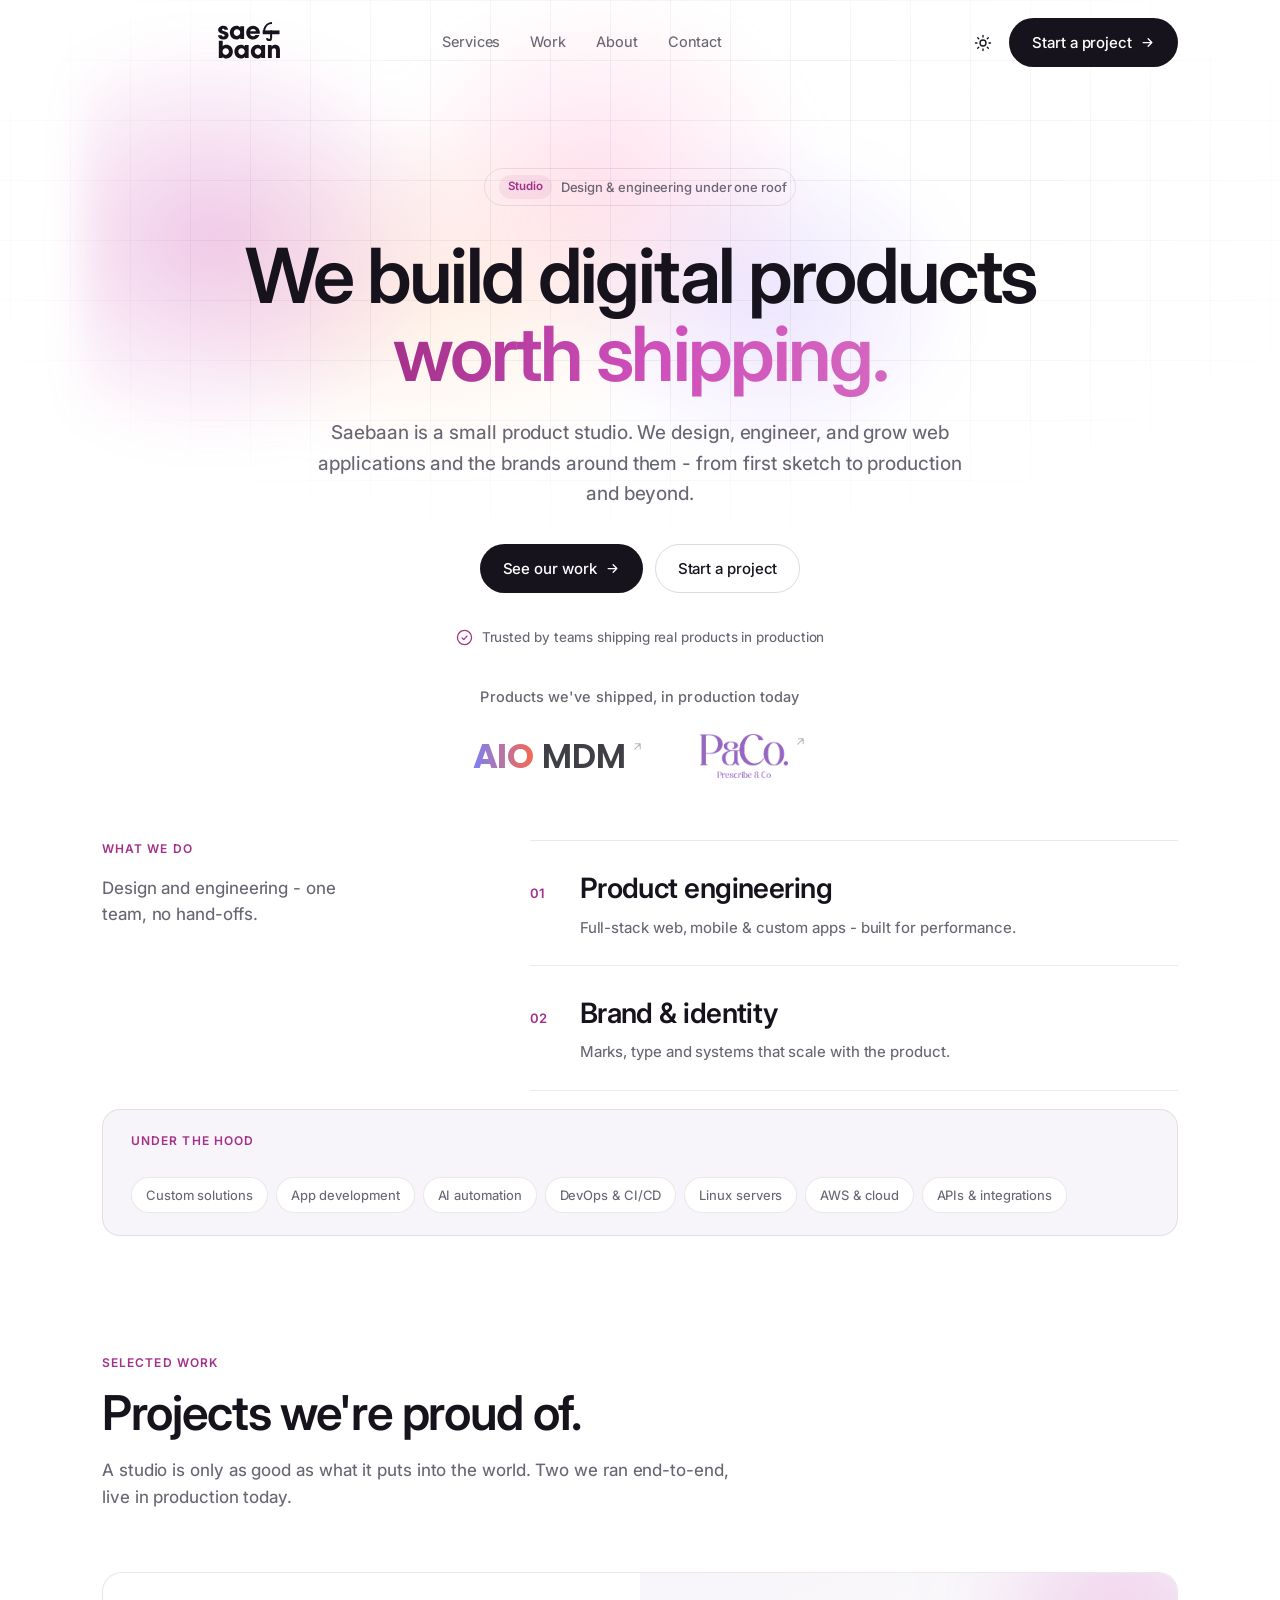
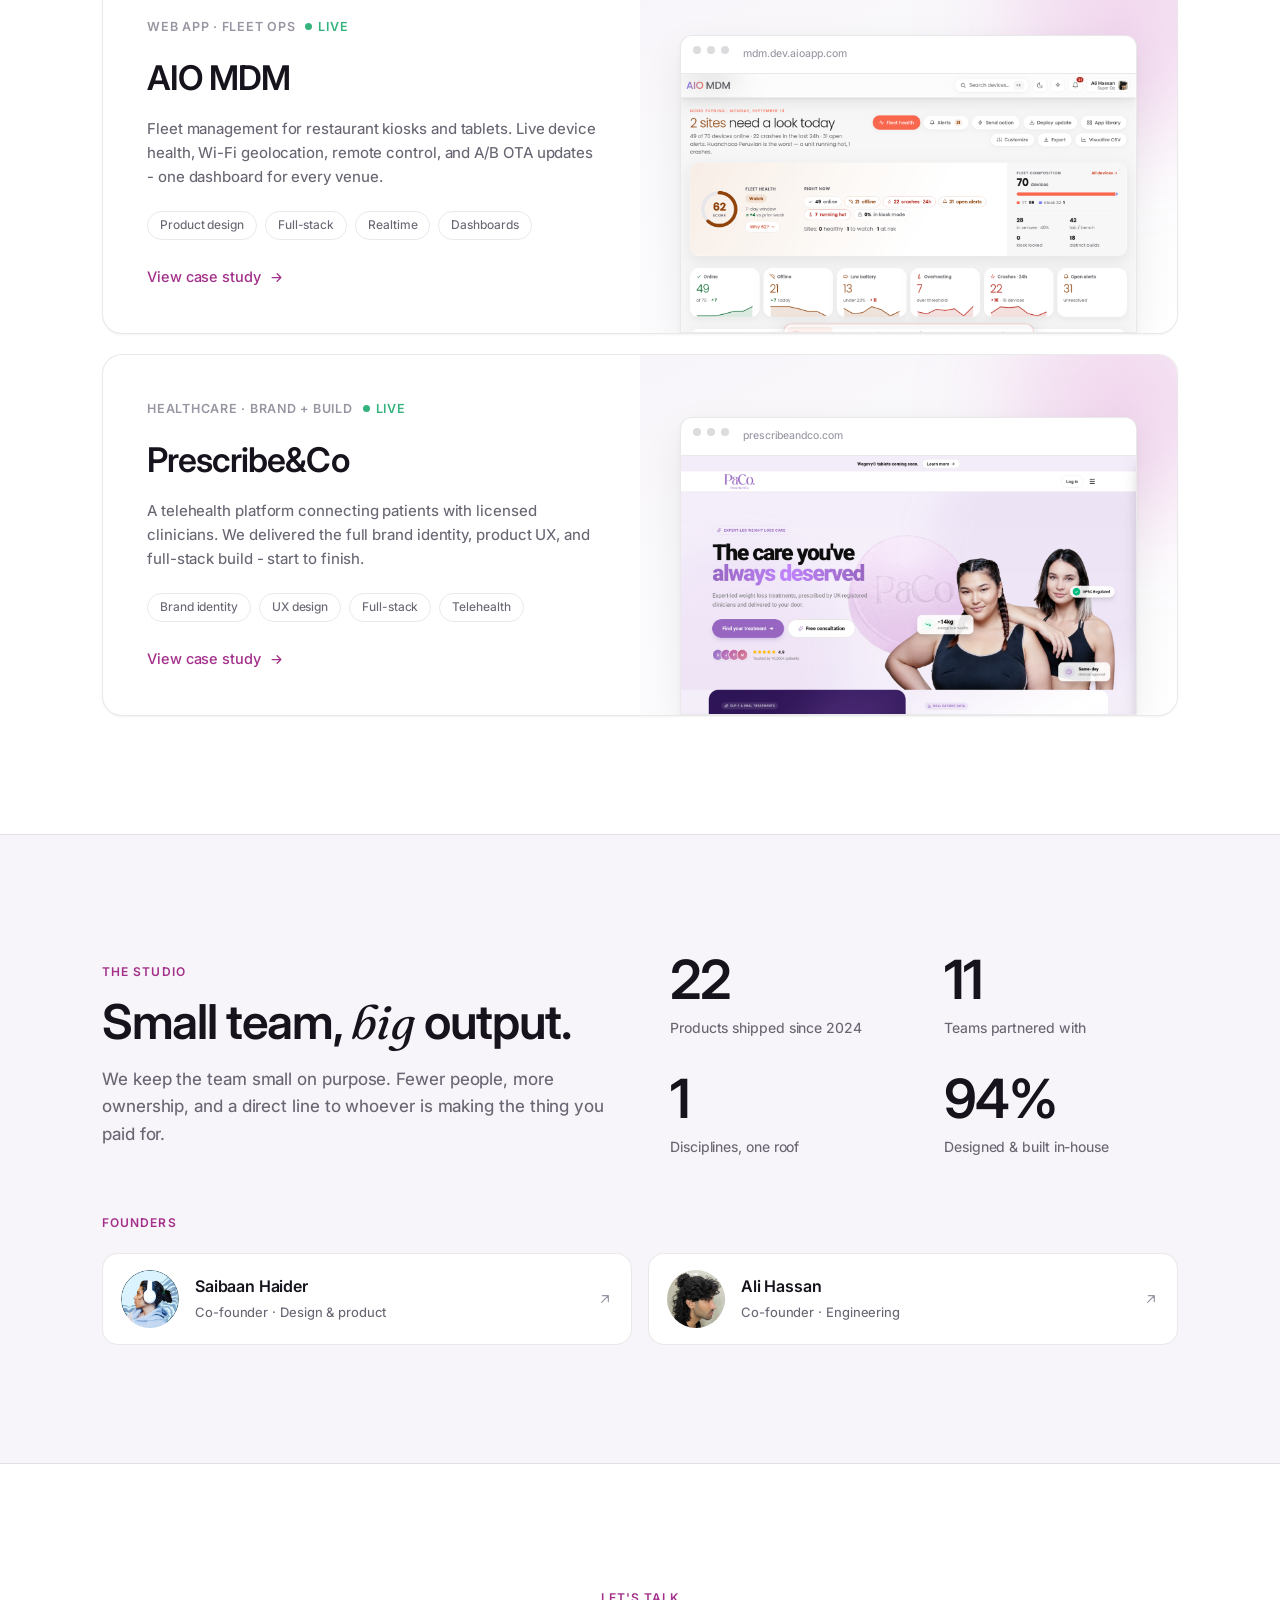
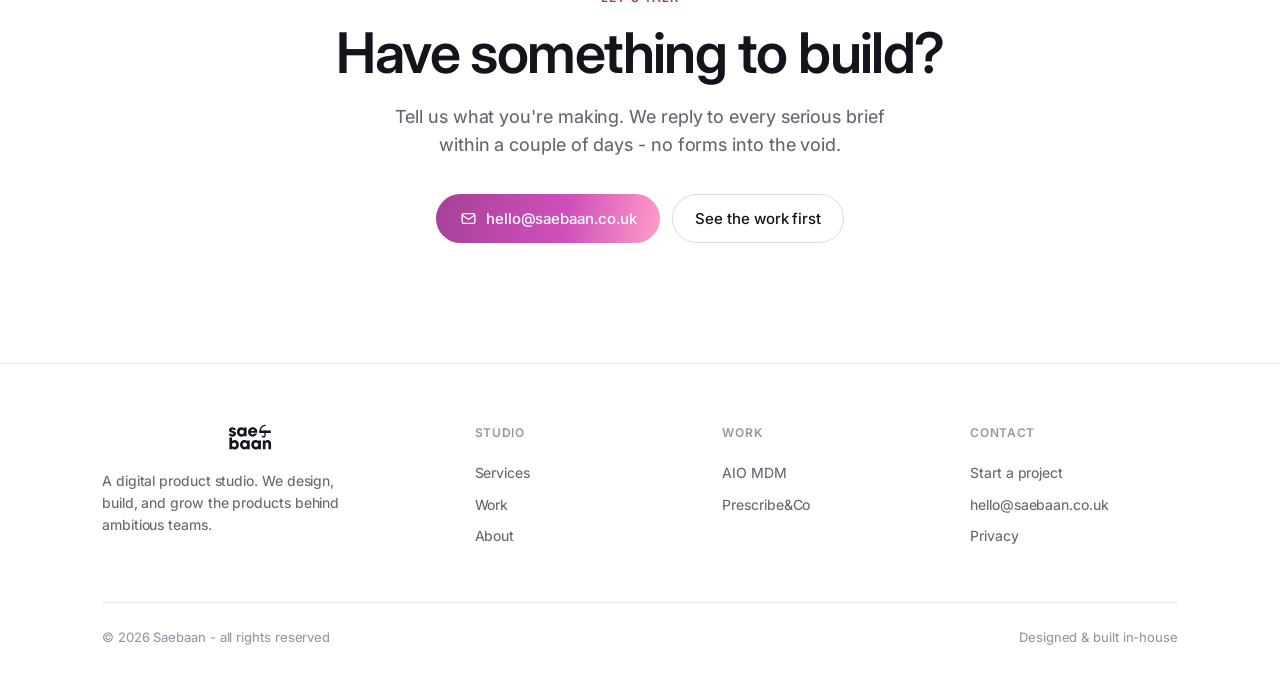
==== index.html @ 4725d80a "Fix P&Co logo: render as tinted PNG instead of fragile CSS mask Co-Authored-By: Claude Opus 4.8 (1M " ====
<!DOCTYPE html>
<html lang="en" data-theme="light">
<head>
<meta charset="UTF-8">
<meta name="viewport" content="width=device-width, initial-scale=1.0">
<title>Saebaan - Digital product studio</title>
<meta name="description" content="Saebaan is a digital product studio. We design, build, and grow web applications and the brands around them.">
<link rel="canonical" href="https://saebaan.co.uk/">
<meta property="og:type" content="website">
<meta property="og:site_name" content="Saebaan">
<meta property="og:title" content="Saebaan - Digital product studio">
<meta property="og:description" content="We design, build, and grow web applications and the brands around them - from first sketch to production.">
<meta property="og:url" content="https://saebaan.co.uk/">
<meta property="og:image" content="https://saebaan.co.uk/assets/og-image.png">
<meta name="twitter:card" content="summary_large_image">
<meta name="twitter:title" content="Saebaan - Digital product studio">
<meta name="twitter:description" content="We design, build, and grow web applications and the brands around them.">
<meta name="twitter:image" content="https://saebaan.co.uk/assets/og-image.png">
<link rel="icon" href="assets/favicon.svg" type="image/svg+xml">
<link rel="apple-touch-icon" href="assets/apple-touch-icon.png">
<link rel="manifest" href="site.webmanifest">
<script>(function(){try{var t=localStorage.getItem("saebaan-theme");if(t)document.documentElement.setAttribute("data-theme",t);}catch(e){}})();</script>
<link rel="preconnect" href="https://fonts.googleapis.com">
<link rel="preconnect" href="https://fonts.gstatic.com" crossorigin>
<link href="https://fonts.googleapis.com/css2?family=Inter:wght@400;450;500;600;700&family=Fraunces:ital,opsz,wght@1,9..144,400;1,9..144,500&family=Poppins:wght@600;700&display=swap" rel="stylesheet">
<link rel="stylesheet" href="styles.css?v=1">
</head>
<body>

<svg width="0" height="0" style="position:absolute" aria-hidden="true"><symbol id="logo" viewBox="125 135 375 215">
  <g fill="currentColor" stroke="currentColor">
    <path stroke="none" d="M177.33 177.88c-.11-3.65-2.74-4.8-5.82-4.8s-5.48 1.83-5.48 4.22c0 3.43 3.08 5.14 11.88 7.42 15.07 4 19.98 10.05 19.98 19.3 0 13.25-11.42 21.58-25.81 21.58s-24.44-8.11-25.81-21.01h18.84c.57 4 3.43 5.82 7.19 5.82 3.31 0 6.62-1.94 6.62-4.91 0-3.54-2.17-5.37-11.65-8.34-15.99-4.91-20.21-11.19-20.21-18.61 0-12.56 11.76-20.67 24.55-20.67 13.7 0 23.41 7.54 24.32 19.98h-18.61Z"/>
    <path stroke="none" d="M254.99 223.44v-6.85h-.23c-2.74 5.6-10.28 9.02-18.61 9.02-18.73 0-31.74-14.73-31.74-33.91s13.59-33.8 31.74-33.8c7.77 0 14.96 3.08 18.61 8.91h.23v-6.74h18.96v63.37h-18.96Zm0-31.75c0-8.91-7.19-16.1-16.1-16.1s-15.53 7.19-15.53 16.33 6.97 15.99 15.76 15.99 15.87-7.08 15.87-16.21Zm48.07 5.83c1.03 7.19 7.08 11.99 14.84 11.99 5.14 0 8.45-1.94 11.53-5.94h19.41c-6.05 13.82-17.59 21.92-30.94 21.92-18.27 0-33.57-14.73-33.57-33.57s14.62-34.03 33.23-34.03 33.46 14.96 33.46 34.6c0 1.83-.11 3.31-.46 5.02h-47.5Zm29.01-12.79c-1.48-6.51-7.19-10.85-14.5-10.85-6.85 0-12.79 4.11-14.27 10.85h28.78Z"/>
    <path stroke="none" d="M150.39 316.06v-84.5h18.95v26.15c5.02-5.37 11.42-7.19 18.04-7.19 16.44 0 31.52 12.33 31.52 33.46 0 19.53-12.45 34.26-31.97 34.26-7.65 0-15.3-3.54-18.16-8.91h-.23v6.74h-18.16Zm49.55-31.75c0-8.45-6.51-16.1-15.64-16.1s-15.64 7.19-15.64 15.99c0 9.36 6.62 16.33 15.42 16.33s15.87-7.08 15.87-16.21Zm77.2 31.75v-6.85h-.23c-2.74 5.6-10.28 9.02-18.61 9.02-18.73 0-31.74-14.73-31.74-33.91s13.59-33.8 31.74-33.8c7.77 0 14.96 3.08 18.61 8.91h.23v-6.74h18.95v63.37h-18.95Zm0-31.75c0-8.91-7.19-16.1-16.1-16.1s-15.53 7.19-15.53 16.33 6.97 15.99 15.76 15.99 15.87-7.08 15.87-16.21Zm80.39 31.75v-6.85h-.23c-2.74 5.6-10.28 9.02-18.61 9.02-18.73 0-31.74-14.73-31.74-33.91s13.59-33.8 31.74-33.8c7.76 0 14.96 3.08 18.61 8.91h.23v-6.74h18.95v63.37h-18.95Zm0-31.75c0-8.91-7.19-16.1-16.1-16.1s-15.53 7.19-15.53 16.33 6.96 15.99 15.76 15.99 15.87-7.08 15.87-16.21Zm72.52 31.75v-35.17c0-8.56-2.97-12.56-9.93-12.56-7.65 0-10.85 4.22-10.85 12.79v34.94h-18.95v-63.37h17.7v6.74h.23c4-6.51 9.59-8.91 17.24-8.91 11.42 0 23.52 6.39 23.52 25.12v40.42h-18.95Z"/>
    <path fill="none" stroke-width="10" stroke-miterlimit="10" d="M410.28 144.77c-17.77 0-32.72 12.42-37.05 29.26-.82 3.21-1.26 6.57-1.26 10.03 0 2.66.26 5.24.77 7.74h37.54"/>
    <path fill="none" stroke-width="10" stroke-miterlimit="10" d="M405.82 218.91v-37.73"/>
    <path stroke="none" d="M364.65 181.18v18.61h82.33v-18.61h-82.33Z"/>
    <path fill="none" stroke-width="10" stroke-miterlimit="10" d="M386.08 218.65c.33 5.28 4.62 9.45 9.86 9.45s9.51-4.17 9.84-9.45"/>
  </g>
</symbol></svg>

<nav id="nav">
  <div class="nav-in">
    <div class="nav-l">
      <a href="#top" class="logo" aria-label="Saebaan"><svg><use href="#logo"/></svg></a>
      <div class="nav-links"><a href="#services">Services</a><a href="#work">Work</a><a href="about.html">About</a><a href="contact.html">Contact</a></div>
    </div>
    <div class="nav-r">
      <button class="icon-btn" id="theme" aria-label="Toggle theme">
        <svg class="sun" viewBox="0 0 24 24" fill="none" stroke="currentColor" stroke-width="1.8" stroke-linecap="round"><circle cx="12" cy="12" r="4"/><path d="M12 2v2M12 20v2M4.9 4.9l1.4 1.4M17.7 17.7l1.4 1.4M2 12h2M20 12h2M4.9 19.1l1.4-1.4M17.7 6.3l1.4-1.4"/></svg>
        <svg class="moon" viewBox="0 0 24 24" fill="none" stroke="currentColor" stroke-width="1.8" stroke-linecap="round" stroke-linejoin="round"><path d="M21 12.8A9 9 0 1 1 11.2 3a7 7 0 0 0 9.8 9.8z"/></svg>
      </button>
      <a href="contact.html" class="btn btn-primary">Start a project <svg viewBox="0 0 24 24"><path d="M5 12h14M13 6l6 6-6 6"/></svg></a>
    </div>
  </div>
</nav>

<main id="top">
  <header class="hero">
    <div class="hero-grid" aria-hidden="true"></div>
    <div class="wrap">
      <span class="hero-eyebrow"><span class="tag">Studio</span>Design &amp; engineering under one roof</span>
      <h1>We build digital products<br><span class="hl">worth shipping.</span></h1>
      <p>Saebaan is a small product studio. We design, engineer, and grow web applications and the brands around them - from first sketch to production and beyond.</p>
      <div class="hero-cta">
        <a href="#work" class="btn btn-primary">See our work <svg viewBox="0 0 24 24"><path d="M5 12h14M13 6l6 6-6 6"/></svg></a>
        <a href="#contact" class="btn btn-ghost">Start a project</a>
      </div>
      <div class="hero-trust"><svg class="ht-check" viewBox="0 0 24 24"><circle cx="12" cy="12" r="10"/><path d="M8.5 12.5l2.5 2.5 4.5-5"/></svg>Trusted by teams shipping real products in production</div>
    </div>
  </header>

  <section class="cloud">
    <div class="wrap">
      <p>Products we've shipped, in production today</p>
      <div class="cloud-row">
        <a class="clogo-link" href="https://mdm.dev.aioapp.com/sneak-peek" target="_blank" rel="noopener" aria-label="Visit AIO MDM"><span class="aiomdm"><span class="b-aio">AIO</span> <span class="b-mdm">MDM</span></span><svg class="ext" viewBox="0 0 24 24"><path d="M7 17L17 7M8 7h9v9"/></svg></a>
        <a class="clogo-link" href="https://prescribeandco.com" target="_blank" rel="noopener" aria-label="Visit Prescribe&amp;Co"><img class="paco-logo" src="assets/paco-logo-purple.png" alt="P&amp;Co.">
<svg class="ext" viewBox="0 0 24 24"><path d="M7 17L17 7M8 7h9v9"/></svg></a>
      </div>
    </div>
  </section>

  <section class="sec" id="services" style="padding-top:56px">
    <div class="wrap">
      <div class="svc2 reveal">
        <div class="svc2-intro">
          <span class="label">What we do</span>
          <p>Design and engineering - one team, no hand-offs.</p>
        </div>
        <div class="svc2-list">
          <div class="disc"><span class="disc-no">01</span><div class="disc-main"><h3>Product engineering</h3><p>Full-stack web, mobile &amp; custom apps - built for performance.</p></div></div>
          <div class="disc"><span class="disc-no">02</span><div class="disc-main"><h3>Brand &amp; identity</h3><p>Marks, type and systems that scale with the product.</p></div></div>
        </div>
      </div>
      <div class="cap reveal">
        <span class="cap-label">Under the hood</span>
        <div class="cap-tags">
          <span>Custom solutions</span>
          <span>App development</span>
          <span>AI automation</span>
          <span>DevOps &amp; CI/CD</span>
          <span>Linux servers</span>
          <span>AWS &amp; cloud</span>
          <span>APIs &amp; integrations</span>
        </div>
      </div>
    </div>
  </section>

  <section class="sec" id="work" style="padding-top:0">
    <div class="wrap">
      <div class="sec-head">
        <span class="label">Selected work</span>
        <h2>Projects we're proud of.</h2>
        <p>A studio is only as good as what it puts into the world. Two we ran end-to-end, live in production today.</p>
      </div>
      <div class="work reveal">
        <article class="proj">
          <div class="proj-body">
            <div class="pl">Web app · Fleet ops <span class="live">Live</span></div>
            <h3>AIO MDM</h3>
            <p>Fleet management for restaurant kiosks and tablets. Live device health, Wi-Fi geolocation, remote control, and A/B OTA updates - one dashboard for every venue.</p>
            <div class="proj-tags"><span>Product design</span><span>Full-stack</span><span>Realtime</span><span>Dashboards</span></div>
            <a class="proj-link" href="work-aio-mdm.html">View case study <svg viewBox="0 0 24 24"><path d="M5 12h14M13 6l6 6-6 6"/></svg></a>
          </div>
          <div class="proj-media">
            <div class="mini">
              <div class="mbar"><i></i><i></i><i></i><span class="u">mdm.dev.aioapp.com</span></div>
              <img class="shot" src="assets/aio-mdm.png" alt="AIO MDM fleet dashboard - fleet health score, live device metrics and sparklines" loading="lazy">
            </div>
          </div>
        </article>

        <article class="proj flip">
          <div class="proj-body">
            <div class="pl">Healthcare · Brand + build <span class="live">Live</span></div>
            <h3>Prescribe&amp;Co</h3>
            <p>A telehealth platform connecting patients with licensed clinicians. We delivered the full brand identity, product UX, and full-stack build - start to finish.</p>
            <div class="proj-tags"><span>Brand identity</span><span>UX design</span><span>Full-stack</span><span>Telehealth</span></div>
            <a class="proj-link" href="work-prescribeandco.html">View case study <svg viewBox="0 0 24 24"><path d="M5 12h14M13 6l6 6-6 6"/></svg></a>
          </div>
          <div class="proj-media">
            <div class="mini">
              <div class="mbar"><i></i><i></i><i></i><span class="u">prescribeandco.com</span></div>
              <img class="shot" src="assets/prescribeandco.png" alt="Prescribe&amp;Co telehealth homepage - expert-led weight loss care" loading="lazy">
            </div>
          </div>
        </article>
      </div>
    </div>
  </section>

  <section class="approach sec" id="studio">
    <div class="wrap">
      <div class="approach-grid">
        <div class="sec-head" style="margin-bottom:0">
          <span class="label">The studio</span>
          <h2>Small team, <span class="serif">big</span> output.</h2>
          <p>We keep the team small on purpose. Fewer people, more ownership, and a direct line to whoever is making the thing you paid for.</p>
        </div>
        <div class="stats reveal">
          <div class="stat"><div class="n" data-count="24">0</div><div class="l">Products shipped since 2024</div></div>
          <div class="stat"><div class="n" data-count="12">0</div><div class="l">Teams partnered with</div></div>
          <div class="stat"><div class="n" data-count="2">0</div><div class="l">Disciplines, one roof</div></div>
          <div class="stat"><div class="n" data-count="100" data-suffix="%">0</div><div class="l">Designed &amp; built in-house</div></div>
        </div>
      </div>
      <div class="founders-wrap reveal">
        <span class="label" style="display:block;margin-bottom:20px">Founders</span>
        <div class="founders">
          <a class="founder" href="https://www.linkedin.com/in/saibaan-haider/" target="_blank" rel="noopener">
            <img src="assets/sibi.jpg" alt="Saibaan Haider" loading="lazy">
            <div class="f-info"><b>Saibaan Haider</b><span>Co-founder · Design &amp; product</span></div>
            <svg class="f-ext" viewBox="0 0 24 24"><path d="M7 17L17 7M8 7h9v9"/></svg>
          </a>
          <a class="founder" href="https://cd4li.space/" target="_blank" rel="noopener">
            <img src="assets/ali.jpg" alt="Ali Hassan" loading="lazy">
            <div class="f-info"><b>Ali Hassan</b><span>Co-founder · Engineering</span></div>
            <svg class="f-ext" viewBox="0 0 24 24"><path d="M7 17L17 7M8 7h9v9"/></svg>
          </a>
        </div>
      </div>
    </div>
  </section>

  <section class="contact" id="contact">
    <div class="wrap">
      <div class="contact-inner reveal">
        <span class="label">Let's talk</span>
        <h2 style="margin-top:16px">Have something to build?</h2>
        <p>Tell us what you're making. We reply to every serious brief within a couple of days - no forms into the void.</p>
        <div class="row">
          <a href="mailto:hello@saebaan.co.uk" class="btn-mail"><svg viewBox="0 0 24 24"><rect x="3" y="5" width="18" height="14" rx="2.5"/><path d="M3.5 7.5l8.5 6 8.5-6"/></svg>hello@saebaan.co.uk</a>
          <a href="#work" class="btn btn-ghost">See the work first</a>
        </div>
      </div>
    </div>
  </section>
</main>

<footer>
  <div class="wrap">
    <div class="foot-grid">
      <div><span class="logo"><svg><use href="#logo"/></svg></span><p>A digital product studio. We design, build, and grow the products behind ambitious teams.</p></div>
      <div><h6>Studio</h6><a href="#services">Services</a><a href="#work">Work</a><a href="about.html">About</a></div>
      <div><h6>Work</h6><a href="work-aio-mdm.html">AIO MDM</a><a href="work-prescribeandco.html">Prescribe&amp;Co</a></div>
      <div><h6>Contact</h6><a href="contact.html">Start a project</a><a href="mailto:hello@saebaan.co.uk">hello@saebaan.co.uk</a><a href="privacy.html">Privacy</a></div>
    </div>
    <div class="foot-bottom"><span>© 2026 Saebaan - all rights reserved</span><span>Designed &amp; built in-house</span></div>
  </div>
</footer>

<script>
  var root = document.documentElement;
  try { var t = localStorage.getItem('saebaan-theme'); if (t) root.setAttribute('data-theme', t); } catch(e){}
  document.getElementById('theme').addEventListener('click', function(){
    var next = root.getAttribute('data-theme') === 'dark' ? 'light' : 'dark';
    root.setAttribute('data-theme', next); try { localStorage.setItem('saebaan-theme', next); } catch(e){}
  });
  var nav = document.getElementById('nav');
  addEventListener('scroll', function(){ nav.classList.toggle('scrolled', scrollY > 20); }, {passive:true});
  var io = new IntersectionObserver(function(es){ es.forEach(function(e){ if(e.isIntersecting){ e.target.classList.add('in'); io.unobserve(e.target);
    e.target.querySelectorAll('[data-count]').forEach(function(el){ var to=+el.dataset.count, sfx=el.dataset.suffix||'', s=performance.now();
      (function tick(now){ var p=Math.min((now-s)/1400,1), e2=1-Math.pow(1-p,3); el.textContent=Math.floor(e2*to)+sfx; if(p<1) requestAnimationFrame(tick); })(s); });
  }});}, {threshold:.15});
  document.querySelectorAll('.reveal').forEach(function(el){ io.observe(el); });
</script>
</body>
</html>
---- styles.css ----
:root {
    --bg: #ffffff;
    --bg-soft: #f7f5f9;
    --ink: #17131d;
    --muted: #6a6572;
    --faint: #9a95a2;
    --line: rgba(23,19,29,.09);
    --line-2: rgba(23,19,29,.15);
    --card: #ffffff;
    --accent: #a3308a;
    --accent-2: #cf4fbb;
    --accent-soft: rgba(163,48,138,.08);
    --grad: linear-gradient(100deg, #a64198, #cf4fbb 58%, #ff9ec7);
    --shadow-sm: 0 1px 2px rgba(23,19,29,.05);
    --shadow: 0 2px 4px rgba(23,19,29,.04), 0 14px 40px rgba(23,19,29,.07);
    --shadow-lg: 0 30px 70px rgba(23,19,29,.14);
    --glow: rgba(207,79,187,.28);
    --grid-line: rgba(23,19,29,.05);
  }
  html[data-theme="dark"] {
    --bg: #0b0910;
    --bg-soft: #100c17;
    --ink: #f4f1f6;
    --muted: rgba(244,241,246,.62);
    --faint: rgba(244,241,246,.4);
    --line: rgba(255,255,255,.09);
    --line-2: rgba(255,255,255,.16);
    --card: #120e1a;
    --accent: #db72c6;
    --accent-2: #e88fd4;
    --accent-soft: rgba(219,114,198,.12);
    --shadow-sm: 0 1px 2px rgba(0,0,0,.4);
    --shadow: 0 2px 4px rgba(0,0,0,.3), 0 16px 44px rgba(0,0,0,.5);
    --shadow-lg: 0 40px 90px rgba(0,0,0,.6);
    --glow: rgba(219,114,198,.32);
    --grid-line: rgba(255,255,255,.05);
  }

  * { box-sizing: border-box; }
  html { scroll-behavior: smooth; scroll-padding-top: 96px; }
  body { margin: 0; background: var(--bg); color: var(--ink); font-family: 'Inter', system-ui, -apple-system, sans-serif; font-weight: 450; -webkit-font-smoothing: antialiased; line-height: 1.55; overflow-x: hidden; letter-spacing: -.005em; }
  a { color: inherit; text-decoration: none; }
  ::selection { background: var(--accent); color: #fff; }
  .wrap { max-width: 1140px; margin: 0 auto; padding: 0 32px; }
  h1, h2, h3 { margin: 0; font-weight: 600; letter-spacing: -.028em; text-wrap: balance; }
  .serif { font-family: 'Fraunces', Georgia, serif; font-style: italic; font-weight: 400; letter-spacing: -.01em; }
  .label { font-size: 12px; font-weight: 600; letter-spacing: .09em; text-transform: uppercase; color: var(--accent); }

  /* buttons */
  .btn { display: inline-flex; align-items: center; gap: 8px; font-family: inherit; font-size: 15px; font-weight: 500; padding: 12px 22px; border-radius: 30px; cursor: pointer; border: 1px solid transparent; transition: transform .14s ease, box-shadow .18s ease, background .18s, border-color .18s; }
  .btn-primary { background: var(--ink); color: var(--bg); }
  .btn-primary:hover { transform: translateY(-1px); box-shadow: var(--shadow); }
  .btn-primary svg { width: 15px; height: 15px; fill: none; stroke: currentColor; stroke-width: 2; stroke-linecap: round; stroke-linejoin: round; transition: transform .16s; }
  .btn-primary:hover svg { transform: translateX(3px); }
  .btn-ghost { background: transparent; color: var(--ink); border-color: var(--line-2); }
  .btn-ghost:hover { border-color: var(--ink); }

  /* logo */
  .logo { color: var(--ink); height: 30px; display: block; }
  nav .logo { height: 44px; }
  .logo svg { height: 100%; width: auto; }

  /* nav */
  nav { position: fixed; top: 0; left: 0; right: 0; z-index: 50; transition: background .25s, border-color .25s, backdrop-filter .25s; border-bottom: 1px solid transparent; }
  nav.scrolled { background: color-mix(in srgb, var(--bg) 82%, transparent); -webkit-backdrop-filter: blur(16px); backdrop-filter: blur(16px); border-color: var(--line); }
  .nav-in { max-width: 1140px; margin: 0 auto; padding: 18px 32px; display: flex; align-items: center; justify-content: space-between; gap: 24px; }
  .nav-l { display: flex; align-items: center; gap: 40px; }
  .nav-links { display: flex; gap: 30px; }
  .nav-links a { font-size: 14.5px; color: var(--muted); transition: color .15s; }
  .nav-links a:hover { color: var(--ink); }
  .nav-r { display: flex; align-items: center; gap: 6px; }
  .icon-btn { width: 40px; height: 40px; border-radius: 9px; border: 0; background: transparent; color: var(--ink); display: grid; place-items: center; cursor: pointer; transition: background .15s; }
  .icon-btn:hover { background: var(--accent-soft); }
  .icon-btn svg { width: 18px; height: 18px; }
  .moon { display: none; } html[data-theme="dark"] .moon { display: block; } html[data-theme="dark"] .sun { display: none; }

  /* hero */
  .hero { padding: 168px 0 28px; text-align: center; position: relative; overflow: hidden; }
  .hero-grid { position: absolute; inset: 0; z-index: 0; pointer-events: none;
    background-image: linear-gradient(var(--grid-line) 1px, transparent 1px), linear-gradient(90deg, var(--grid-line) 1px, transparent 1px);
    background-size: 60px 60px; background-position: center top;
    -webkit-mask-image: radial-gradient(ellipse 72% 62% at 50% 32%, #000 42%, transparent 80%);
    mask-image: radial-gradient(ellipse 72% 62% at 50% 32%, #000 42%, transparent 80%); }
  .hero::before { content: ""; position: absolute; z-index: 0; top: -60px; left: 50%; transform: translateX(-50%); width: 1120px; max-width: 116vw; height: 660px; pointer-events: none; filter: blur(18px);
    background:
      radial-gradient(closest-side, rgba(212,104,191,.36), transparent 78%) -190px 30px / 640px 540px no-repeat,
      radial-gradient(closest-side, rgba(255,158,199,.30), transparent 78%) 240px 0 / 560px 470px no-repeat,
      radial-gradient(closest-side, rgba(255,191,135,.22), transparent 80%) 30px 130px / 660px 440px no-repeat,
      radial-gradient(closest-side, rgba(139,92,246,.16), transparent 80%) 430px 150px / 520px 420px no-repeat;
    animation: auroraDrift 17s ease-in-out infinite; }
  .hero .wrap { position: relative; z-index: 1; }
  @keyframes auroraDrift { 0%,100% { transform: translateX(-50%) translateY(0) scale(1); } 50% { transform: translateX(-50%) translateY(-16px) scale(1.05); } }
  .hero-eyebrow { display: inline-flex; align-items: center; gap: 9px; font-size: 13px; font-weight: 500; color: var(--muted); border: 1px solid var(--line); border-radius: 30px; padding: 6px 8px 6px 14px; margin-bottom: 30px; }
  .hero-eyebrow .tag { background: var(--accent-soft); color: var(--accent); font-size: 11.5px; font-weight: 600; padding: 3px 9px; border-radius: 20px; }
  h1 { font-size: clamp(42px, 6vw, 76px); line-height: 1.03; letter-spacing: -.035em; }
  .hero p { max-width: 54ch; margin: 26px auto 34px; color: var(--muted); font-size: clamp(16px, 1.5vw, 19px); line-height: 1.6; font-weight: 450; }
  .hero-cta { display: flex; gap: 12px; justify-content: center; flex-wrap: wrap; }
  .hero-trust { margin-top: 34px; font-size: 13.5px; color: var(--muted); display: flex; align-items: center; justify-content: center; gap: 9px; }
  .ht-check { width: 17px; height: 17px; flex: none; fill: none; stroke: var(--accent); stroke-width: 1.8; stroke-linecap: round; stroke-linejoin: round; }
  .hero-trust .dots { display: flex; } .hero-trust .dots i { width: 22px; height: 22px; border-radius: 50%; background: var(--grad); border: 2px solid var(--bg); margin-left: -7px; } .hero-trust .dots i:first-child { margin-left: 0; }

  /* product surface */
  .surface-shell { position: relative; margin: 72px auto 0; max-width: 1080px; padding: 0 32px; }
  .surface-glow { position: absolute; left: 50%; top: 8%; width: 82%; height: 80%; transform: translateX(-50%); background: radial-gradient(ellipse at center, var(--glow), transparent 68%); filter: blur(50px); z-index: 0; }
  .surface { position: relative; z-index: 1; border: 1px solid var(--line); border-radius: 16px; background: var(--card); box-shadow: var(--shadow-lg); overflow: hidden; }
  .surface-bar { display: flex; align-items: center; gap: 8px; padding: 13px 16px; border-bottom: 1px solid var(--line); }
  .surface-bar .dots { display: flex; gap: 7px; } .surface-bar .dots i { width: 11px; height: 11px; border-radius: 50%; background: var(--line-2); }
  .surface-bar .url { margin: 0 auto; font-size: 12.5px; color: var(--faint); background: var(--bg-soft); padding: 5px 16px; border-radius: 7px; }
  .app { display: grid; grid-template-columns: 210px 1fr; min-height: 420px; }
  .app-side { border-right: 1px solid var(--line); padding: 20px 16px; background: var(--bg-soft); }
  .app-side .brand { display: flex; align-items: center; gap: 8px; font-weight: 600; font-size: 14px; margin-bottom: 22px; }
  .app-side .brand .sq { width: 22px; height: 22px; border-radius: 6px; background: var(--grad); }
  .app-side .nav-item { display: flex; align-items: center; gap: 10px; padding: 9px 11px; border-radius: 8px; font-size: 13px; color: var(--muted); margin-bottom: 2px; }
  .app-side .nav-item.on { background: var(--accent-soft); color: var(--accent); font-weight: 500; }
  .app-side .nav-item .ic { width: 15px; height: 15px; border-radius: 4px; border: 1.5px solid currentColor; opacity: .7; }
  .app-main { padding: 22px 24px; }
  .app-head { display: flex; align-items: center; justify-content: space-between; margin-bottom: 20px; }
  .app-head h4 { margin: 0; font-size: 16px; font-weight: 600; }
  .app-head .pill { font-size: 11.5px; color: var(--accent); background: var(--accent-soft); padding: 5px 11px; border-radius: 20px; font-weight: 500; }
  .app-stats { display: grid; grid-template-columns: repeat(3, 1fr); gap: 12px; margin-bottom: 18px; }
  .app-stat { border: 1px solid var(--line); border-radius: 11px; padding: 14px; }
  .app-stat .k { font-size: 11px; color: var(--faint); text-transform: uppercase; letter-spacing: .05em; }
  .app-stat .v { font-size: 24px; font-weight: 600; letter-spacing: -.02em; margin-top: 6px; }
  .app-stat .v small { font-size: 12px; color: #35b37e; font-weight: 500; margin-left: 5px; }
  .app-chart { border: 1px solid var(--line); border-radius: 11px; padding: 16px 16px 8px; }
  .app-chart .ct { display: flex; justify-content: space-between; align-items: center; margin-bottom: 10px; }
  .app-chart .ct b { font-size: 13px; font-weight: 600; } .app-chart .ct span { font-size: 11.5px; color: var(--faint); }
  .app-chart svg { width: 100%; height: 92px; display: block; color: var(--accent); }
  .hero-shot { display: block; width: 100%; height: auto; }

  /* logo cloud */
  .cloud { padding: 10px 0 6px; text-align: center; }
  .cloud p { margin: 0 0 22px; }
  .cloud p { font-size: 14.5px; font-weight: 500; color: var(--muted); margin: 0 0 26px; letter-spacing: .005em; }
  .cloud-row { display: flex; align-items: center; justify-content: center; gap: 56px; flex-wrap: wrap; }
  .clogo-link { display: inline-flex; align-items: flex-start; gap: 6px; cursor: pointer; transition: transform .18s ease; }
  .clogo-link:hover { transform: translateY(-2px); }
  .aiomdm { font-family: 'Poppins', system-ui, sans-serif; font-size: 34px; line-height: 1; letter-spacing: -.01em; white-space: nowrap; }
  .aiomdm .b-aio { font-weight: 700; background: linear-gradient(90deg, #7a80f6 0%, #f9674e 100%); -webkit-background-clip: text; background-clip: text; -webkit-text-fill-color: transparent; color: transparent; }
  .aiomdm .b-mdm { font-weight: 600; color: #3f3f46; }
  html[data-theme="dark"] .aiomdm .b-mdm { color: #fff; }
  .paco-logo { display: block; height: 44px; width: auto; }
  html[data-theme="dark"] .paco-logo { filter: brightness(1.18); }
  .clogo-link .ext { width: 13px; height: 13px; margin-top: 1px; flex: none; fill: none; stroke: var(--faint); stroke-width: 2; stroke-linecap: round; stroke-linejoin: round; opacity: .7; transition: stroke .2s, opacity .2s, transform .18s; }
  .clogo-link:hover .ext { stroke: var(--accent); opacity: 1; transform: translate(1px,-1px); }

  /* sections */
  .sec { padding: 118px 0; }
  .sec-head { max-width: 640px; margin-bottom: 60px; }
  .sec-head.center { margin-left: auto; margin-right: auto; text-align: center; }
  .sec-head .label { display: block; margin-bottom: 16px; }
  .sec-head h2 { font-size: clamp(30px, 4vw, 48px); line-height: 1.06; }
  .sec-head p { margin: 18px 0 0; color: var(--muted); font-size: 17px; line-height: 1.6; }

  /* what we do - discipline list */
  .svc2 { display: grid; grid-template-columns: 0.82fr 1.4fr; gap: 48px; align-items: start; }
  .svc2-intro .label { display: block; margin-bottom: 16px; }
  .svc2-intro p { margin: 0; color: var(--muted); font-size: 17px; line-height: 1.55; max-width: 24ch; }
  .svc2-list { display: flex; flex-direction: column; }
  .disc { display: flex; align-items: baseline; gap: 24px; padding: 26px 0; border-top: 1px solid var(--line); }
  .disc:last-child { border-bottom: 1px solid var(--line); }
  .disc-no { font-size: 13px; font-weight: 600; color: var(--accent); flex: none; width: 26px; }
  .disc-main h3 { font-size: clamp(21px, 2.3vw, 28px); letter-spacing: -.02em; margin: 0 0 6px; }
  .disc-main p { margin: 0; color: var(--muted); font-size: 15px; line-height: 1.5; }
  /* capabilities band */
  .cap { margin-top: 18px; border: 1px solid var(--line); border-radius: 18px; background: var(--bg-soft); padding: 22px 28px; display: flex; align-items: center; gap: 26px; flex-wrap: wrap; }
  .cap-label { font-size: 12px; font-weight: 600; letter-spacing: .09em; text-transform: uppercase; color: var(--accent); flex: none; }
  .cap-tags { display: flex; gap: 8px; flex-wrap: wrap; }
  .cap-tags span { font-size: 13px; color: var(--muted); background: var(--card); border: 1px solid var(--line); border-radius: 30px; padding: 7px 14px; }

  /* work */
  .work { display: grid; gap: 20px; }
  .proj { display: grid; grid-template-columns: 1fr 1fr; border: 1px solid var(--line); border-radius: 20px; overflow: hidden; background: var(--card); box-shadow: var(--shadow-sm); transition: box-shadow .25s, transform .25s; }
  .proj:hover { box-shadow: var(--shadow); transform: translateY(-3px); }
  .proj.flip .proj-media { order: 2; }
  .proj-body { padding: 44px 44px; display: flex; flex-direction: column; }
  .proj-body .pl { font-size: 12.5px; font-weight: 600; letter-spacing: .06em; text-transform: uppercase; color: var(--faint); display: flex; align-items: center; gap: 10px; }
  .proj-body .pl .live { color: #35b37e; display: inline-flex; align-items: center; gap: 6px; }
  .proj-body .pl .live::before { content: ""; width: 7px; height: 7px; border-radius: 50%; background: #35b37e; }
  .proj-body h3 { font-size: clamp(26px, 3vw, 34px); margin: 16px 0 12px; }
  .proj-body p { margin: 0; color: var(--muted); font-size: 15px; line-height: 1.62; }
  .proj-tags { display: flex; gap: 8px; flex-wrap: wrap; margin: 22px 0 26px; }
  .proj-tags span { font-size: 12px; color: var(--muted); border: 1px solid var(--line); border-radius: 20px; padding: 4px 12px; }
  .proj-link { margin-top: auto; display: inline-flex; align-items: center; gap: 8px; font-size: 14.5px; font-weight: 500; color: var(--accent); }
  .proj-link svg { width: 15px; height: 15px; fill: none; stroke: currentColor; stroke-width: 2; stroke-linecap: round; stroke-linejoin: round; transition: transform .16s; }
  .proj:hover .proj-link svg { transform: translate(2px,-2px); }
  .proj-media { position: relative; background: linear-gradient(155deg, var(--bg-soft), var(--card)); padding: 40px 40px 0; display: flex; align-items: flex-end; overflow: hidden; min-height: 340px; }
  .proj-media::before { content: ""; position: absolute; top: -30%; right: -20%; width: 60%; height: 90%; background: radial-gradient(circle, var(--glow), transparent 70%); filter: blur(40px); }
  .mini { position: relative; width: 100%; border: 1px solid var(--line); border-top-left-radius: 12px; border-top-right-radius: 12px; background: var(--card); box-shadow: var(--shadow); overflow: hidden; }
  .mini .mbar { display: flex; gap: 6px; padding: 10px 12px; border-bottom: 1px solid var(--line); }
  .mini .mbar i { width: 8px; height: 8px; border-radius: 50%; background: var(--line-2); }
  .mini .mbar .u { margin-left: 8px; font-size: 10.5px; color: var(--faint); }
  .mini .mbody { padding: 16px; }
  .mini .shot { display: block; width: 100%; height: 258px; object-fit: cover; object-position: top center; }
  .mrow { display: flex; align-items: center; gap: 10px; padding: 9px 0; border-bottom: 1px solid var(--line); }
  .mrow:last-child { border-bottom: 0; }
  .mrow .st { width: 8px; height: 8px; border-radius: 50%; background: #35b37e; flex: none; }
  .mrow .st.warn { background: #e6a23c; }
  .mrow .nm { font-size: 12px; color: var(--ink); flex: 1; }
  .mrow .mt { font-size: 11px; color: var(--faint); }
  .mgrid { display: grid; grid-template-columns: 1fr 1fr; gap: 10px; margin-bottom: 14px; }
  .mgrid div { border: 1px solid var(--line); border-radius: 9px; padding: 11px; }
  .mgrid .k { font-size: 10px; color: var(--faint); text-transform: uppercase; letter-spacing: .05em; }
  .mgrid .v { font-size: 19px; font-weight: 600; margin-top: 4px; }
  .rx { display: flex; flex-direction: column; gap: 10px; }
  .rx .pillrow { display: flex; align-items: center; justify-content: space-between; border: 1px solid var(--line); border-radius: 9px; padding: 11px 13px; }
  .rx .pillrow .nm { font-size: 12.5px; font-weight: 500; }
  .rx .pillrow .badge { font-size: 10.5px; color: var(--accent); background: var(--accent-soft); padding: 3px 9px; border-radius: 20px; }
  .rx .bar { height: 6px; border-radius: 4px; background: var(--bg-soft); overflow: hidden; }
  .rx .bar b { display: block; height: 100%; border-radius: 4px; background: var(--grad); }

  /* approach band */
  .approach { background: var(--bg-soft); border-top: 1px solid var(--line); border-bottom: 1px solid var(--line); }
  .approach-grid { display: grid; grid-template-columns: 1fr 1fr; gap: 60px; align-items: center; }
  .approach .stats { display: grid; grid-template-columns: 1fr 1fr; gap: 34px 40px; }
  .approach .stat .n { font-size: clamp(38px, 4.6vw, 54px); font-weight: 600; letter-spacing: -.03em; line-height: 1; }
  .approach .stat .l { color: var(--muted); font-size: 14px; margin-top: 10px; max-width: 22ch; }

  /* founders */
  .founders-wrap { margin-top: 56px; }
  .founders { display: grid; grid-template-columns: 1fr 1fr; gap: 16px; }
  .founder { display: flex; align-items: center; gap: 16px; padding: 16px 18px; border: 1px solid var(--line); border-radius: 16px; background: var(--card); transition: border-color .2s ease, box-shadow .2s ease; }
  .founder:hover { border-color: var(--line-2); box-shadow: var(--shadow-sm); }
  .founder img { width: 58px; height: 58px; border-radius: 50%; object-fit: cover; flex: none; }
  .f-info { flex: 1; min-width: 0; }
  .f-info b { display: block; font-size: 16px; font-weight: 600; letter-spacing: -.01em; }
  .f-info span { font-size: 13px; color: var(--muted); }
  .f-ext { width: 16px; height: 16px; flex: none; fill: none; stroke: var(--faint); stroke-width: 1.8; stroke-linecap: round; stroke-linejoin: round; transition: stroke .2s, transform .18s; }
  .founder:hover .f-ext { stroke: var(--accent); transform: translate(1px,-1px); }

  /* contact CTA (from demo 1) */
  .contact { text-align: center; padding: 120px 0; }
  .contact-inner { max-width: 620px; margin: 0 auto; }
  .contact h2 { font-size: clamp(34px, 4.6vw, 56px); line-height: 1.04; }
  .contact p { color: var(--muted); font-size: 18px; line-height: 1.6; margin: 20px auto 34px; max-width: 48ch; }
  .contact .row { display: flex; gap: 12px; justify-content: center; flex-wrap: wrap; }
  .btn-mail { display: inline-flex; align-items: center; gap: 9px; padding: 12px 24px; border-radius: 40px; background: var(--grad); color: #fff; font-family: inherit; font-size: 15px; font-weight: 500; border: 0; cursor: pointer; transition: opacity .15s ease; }
  .btn-mail:hover { opacity: .9; }
  .btn-mail svg { width: 17px; height: 17px; fill: none; stroke: #fff; stroke-width: 1.8; stroke-linecap: round; stroke-linejoin: round; }

  /* footer */
  footer { border-top: 1px solid var(--line); padding: 60px 0 34px; }
  .foot-grid { display: grid; grid-template-columns: 1.6fr 1fr 1fr 1fr; gap: 40px; }
  .foot-grid p { color: var(--muted); font-size: 14px; margin: 16px 0 0; max-width: 30ch; }
  .foot-grid h6 { margin: 0 0 14px; font-size: 12px; font-weight: 600; letter-spacing: .06em; text-transform: uppercase; color: var(--faint); }
  .foot-grid a { display: block; padding: 5px 0; font-size: 14px; color: var(--muted); }
  .foot-grid a:hover { color: var(--accent); }
  .foot-bottom { display: flex; justify-content: space-between; margin-top: 50px; padding-top: 24px; border-top: 1px solid var(--line); font-size: 13px; color: var(--faint); flex-wrap: wrap; gap: 8px; }

  /* headline accent + floating hero chip */
  .hl { background: linear-gradient(100deg, #a3308a 0%, #cf4fbb 52%, #d468bf 100%); -webkit-background-clip: text; background-clip: text; -webkit-text-fill-color: transparent; color: transparent; }
  .surface-chip { position: absolute; z-index: 3; right: -6px; top: 62px; background: var(--card); border: 1px solid var(--line); box-shadow: var(--shadow); border-radius: 13px; padding: 10px 14px; font-size: 12.5px; font-weight: 500; display: flex; align-items: center; gap: 8px; }
  .surface-chip .up { color: #35b37e; font-weight: 700; }

  /* product-accurate mini mockups */
  .mini.mdm { --p: #F9674E; }
  .mini.paco { --p: #7c3aed; }
  .ringwrap { position: relative; width: 54px; height: 54px; flex: none; color: var(--p); }
  .ringwrap svg { width: 54px; height: 54px; display: block; }
  .ringwrap svg .track { stroke: var(--line); }
  .ringwrap b { position: absolute; inset: 0; display: grid; place-items: center; font-size: 16px; font-weight: 700; letter-spacing: -.02em; }
  .mdm-top { display: flex; align-items: center; gap: 14px; margin-bottom: 14px; }
  .mdm-top .mk { font-size: 12.5px; font-weight: 600; }
  .mdm-top .msmall { font-size: 11px; color: var(--faint); margin-top: 3px; line-height: 1.4; }
  .chips3 { display: grid; grid-template-columns: repeat(3, 1fr); gap: 8px; }
  .chipstat { border: 1px solid var(--line); border-radius: 9px; padding: 9px 10px; }
  .chipstat .k { font-size: 9.5px; color: var(--faint); text-transform: uppercase; letter-spacing: .04em; }
  .chipstat .v { font-size: 17px; font-weight: 700; margin-top: 1px; letter-spacing: -.02em; }
  .chipstat svg { width: 100%; height: 18px; display: block; margin-top: 5px; }
  .paco-body { background: linear-gradient(160deg, rgba(124,58,237,.12), transparent 70%); }
  .paco-head { font-size: 20px; font-weight: 700; letter-spacing: -.02em; line-height: 1.08; }
  .paco-head span { color: var(--p); display: block; }
  .paco-badges { display: flex; flex-direction: column; align-items: flex-start; gap: 8px; margin: 16px 0; }
  .pbadge { display: inline-flex; align-items: center; gap: 8px; background: var(--card); border: 1px solid var(--line); box-shadow: var(--shadow-sm); border-radius: 30px; padding: 6px 13px; font-size: 11.5px; font-weight: 500; }
  .pbadge .ok { width: 15px; height: 15px; border-radius: 50%; background: #35b37e; display: inline-grid; place-items: center; }
  .pbadge .ok::after { content: "✓"; color: #fff; font-size: 9px; line-height: 1; }
  .paco-pill { display: inline-flex; align-items: center; gap: 7px; background: var(--p); color: #fff; border-radius: 30px; padding: 9px 17px; font-size: 12.5px; font-weight: 500; }
  @media (max-width: 920px) { .surface-chip { display: none; } }

  .reveal { opacity: 0; transform: translateY(22px); transition: opacity .7s ease, transform .7s ease; }
  .reveal.in { opacity: 1; transform: none; }
  @media (prefers-reduced-motion: reduce) { .reveal { opacity: 1; transform: none; transition: none; } .hero::before { animation: none; } }

  @media (max-width: 920px) {
    .wrap { padding: 0 20px; } .nav-in { padding: 14px 20px; }
    .nav-links { display: none; }
    .surface-shell { padding: 0 20px; }
    .app { grid-template-columns: 1fr; } .app-side { display: none; }
    .svc2 { grid-template-columns: 1fr; gap: 24px; }
    .cap { flex-direction: column; align-items: flex-start; gap: 14px; }
    .founders { grid-template-columns: 1fr; }
    .proj, .proj.flip .proj-media { grid-template-columns: 1fr; order: 0; }
    .proj-media { min-height: 280px; }
    .approach-grid { grid-template-columns: 1fr; gap: 40px; }
    .foot-grid { grid-template-columns: 1fr 1fr; }
    .foot-bottom { flex-direction: column; }
  }

/* ============================================================
   Multi-page components (subpages)
   ============================================================ */
.page { padding: 140px 0 40px; position: relative; }
.page-head { max-width: 760px; margin: 0 auto; text-align: center; }
.page-head .label { display: block; margin-bottom: 16px; }
.page-head h1 { font-size: clamp(36px, 5vw, 60px); line-height: 1.04; letter-spacing: -.035em; }
.page-head p { margin: 22px auto 0; color: var(--muted); font-size: clamp(16px, 1.5vw, 19px); line-height: 1.6; max-width: 60ch; }
.back-link { display: inline-flex; align-items: center; gap: 8px; font-size: 14px; color: var(--muted); margin-bottom: 28px; transition: color .15s; }
.back-link:hover { color: var(--accent); }
.back-link svg { width: 15px; height: 15px; fill: none; stroke: currentColor; stroke-width: 2; stroke-linecap: round; stroke-linejoin: round; }

/* prose */
.prose { max-width: 720px; margin: 0 auto; }
.prose h2 { font-size: clamp(24px, 2.6vw, 32px); letter-spacing: -.025em; margin: 48px 0 14px; }
.prose h3 { font-size: 19px; margin: 32px 0 10px; }
.prose p { color: var(--muted); font-size: 16px; line-height: 1.7; margin: 0 0 16px; }
.prose ul { color: var(--muted); font-size: 16px; line-height: 1.7; padding-left: 20px; margin: 0 0 16px; }
.prose li { margin-bottom: 8px; }
.prose a { color: var(--accent); }

/* case study */
.cs-hero { text-align: center; max-width: 820px; margin: 0 auto; }
.cs-tag { display: inline-flex; align-items: center; gap: 8px; font-size: 12.5px; font-weight: 600; letter-spacing: .06em; text-transform: uppercase; color: var(--faint); margin-bottom: 18px; }
.cs-tag .live { color: #35b37e; display: inline-flex; align-items: center; gap: 6px; }
.cs-tag .live::before { content: ""; width: 7px; height: 7px; border-radius: 50%; background: #35b37e; }
.cs-shot { margin: 48px auto 0; max-width: 1000px; border: 1px solid var(--line); border-radius: 16px; overflow: hidden; box-shadow: var(--shadow-lg); }
.cs-shot .mbar { display: flex; align-items: center; gap: 8px; padding: 12px 16px; border-bottom: 1px solid var(--line); background: var(--card); }
.cs-shot .mbar i { width: 11px; height: 11px; border-radius: 50%; background: var(--line-2); }
.cs-shot .mbar .u { margin: 0 auto; font-size: 12.5px; color: var(--faint); background: var(--bg-soft); padding: 5px 16px; border-radius: 7px; }
.cs-shot img { display: block; width: 100%; }
.cs-meta { display: grid; grid-template-columns: repeat(4, 1fr); gap: 20px; max-width: 1000px; margin: 44px auto 0; padding: 30px 0; border-top: 1px solid var(--line); border-bottom: 1px solid var(--line); }
.cs-meta .k { font-size: 12px; font-weight: 600; letter-spacing: .06em; text-transform: uppercase; color: var(--faint); margin-bottom: 8px; }
.cs-meta .v { font-size: 15px; color: var(--ink); line-height: 1.5; }
.cs-body { max-width: 720px; margin: 0 auto; padding-top: 8px; }
.cs-outcomes { display: grid; grid-template-columns: repeat(3, 1fr); gap: 18px; max-width: 1000px; margin: 8px auto 0; }
.cs-outcome { border: 1px solid var(--line); border-radius: 16px; padding: 26px 24px; background: var(--card); }
.cs-outcome .n { font-size: clamp(30px, 3.4vw, 40px); font-weight: 600; letter-spacing: -.03em; background: var(--grad); -webkit-background-clip: text; background-clip: text; color: transparent; line-height: 1; }
.cs-outcome .l { font-size: 14px; color: var(--muted); margin-top: 10px; line-height: 1.5; }
.cs-next { max-width: 1000px; margin: 0 auto; }

/* contact form */
.form-grid { display: grid; grid-template-columns: 1fr 1fr; gap: 44px; max-width: 1000px; margin: 0 auto; align-items: start; }
.form-side .label { display: block; margin-bottom: 14px; }
.form-side h2 { font-size: clamp(26px, 3vw, 36px); letter-spacing: -.03em; margin-bottom: 14px; }
.form-side p { color: var(--muted); font-size: 16px; line-height: 1.65; margin: 0 0 26px; }
.form-side .direct { display: flex; flex-direction: column; gap: 14px; }
.form-side .direct a { display: inline-flex; align-items: center; gap: 12px; font-size: 15px; color: var(--ink); }
.form-side .direct a:hover { color: var(--accent); }
.form-side .direct .ic { width: 40px; height: 40px; border-radius: 11px; background: var(--accent-soft); display: grid; place-items: center; flex: none; }
.form-side .direct .ic svg { width: 18px; height: 18px; fill: none; stroke: var(--accent); stroke-width: 1.7; stroke-linecap: round; stroke-linejoin: round; }
.form { border: 1px solid var(--line); border-radius: 20px; background: var(--card); padding: 32px; box-shadow: var(--shadow-sm); }
.field { margin-bottom: 18px; }
.field label { display: block; font-size: 13px; font-weight: 500; margin-bottom: 7px; }
.field label .req { color: var(--accent); }
.field input, .field textarea, .field select { width: 100%; font-family: inherit; font-size: 15px; color: var(--ink); background: var(--bg-soft); border: 1px solid var(--line); border-radius: 11px; padding: 12px 14px; transition: border-color .15s, box-shadow .15s; }
.field input:focus, .field textarea:focus, .field select:focus { outline: none; border-color: var(--accent); box-shadow: 0 0 0 3px var(--accent-soft); }
.field textarea { min-height: 130px; resize: vertical; }
.field-row { display: grid; grid-template-columns: 1fr 1fr; gap: 14px; }
.form-submit { width: 100%; justify-content: center; margin-top: 6px; }
.form-note { font-size: 12.5px; color: var(--faint); margin-top: 14px; text-align: center; }
.form-status { display: none; border-radius: 12px; padding: 14px 16px; font-size: 14px; margin-bottom: 18px; }
.form-status.show { display: block; }
.form-status.ok { background: rgba(53,179,126,.12); color: #1f8a5b; border: 1px solid rgba(53,179,126,.3); }
.form-status.err { background: rgba(214,60,60,.1); color: #c23b3b; border: 1px solid rgba(214,60,60,.3); }

/* faq */
.faq { max-width: 760px; margin: 0 auto; display: grid; gap: 12px; }
.faq details { border: 1px solid var(--line); border-radius: 14px; background: var(--card); padding: 0 22px; }
.faq summary { cursor: pointer; list-style: none; padding: 18px 0; font-size: 16px; font-weight: 500; display: flex; justify-content: space-between; align-items: center; gap: 16px; }
.faq summary::-webkit-details-marker { display: none; }
.faq summary::after { content: "+"; color: var(--accent); font-size: 22px; font-weight: 400; line-height: 1; }
.faq details[open] summary::after { content: "\2212"; }
.faq details p { margin: 0 0 18px; color: var(--muted); font-size: 15px; line-height: 1.6; }

/* process steps */
.steps { display: grid; grid-template-columns: repeat(4, 1fr); gap: 18px; }
.step { border-top: 2px solid var(--line); padding-top: 18px; }
.step .n { font-size: 13px; font-weight: 600; color: var(--accent); margin-bottom: 10px; }
.step h3 { font-size: 18px; letter-spacing: -.01em; margin-bottom: 8px; }
.step p { margin: 0; color: var(--muted); font-size: 14px; line-height: 1.55; }

/* testimonial */
.quote { max-width: 860px; margin: 0 auto; text-align: center; }
.quote blockquote { margin: 0; font-size: clamp(22px, 3vw, 32px); line-height: 1.35; letter-spacing: -.02em; font-weight: 500; }
.quote blockquote .q { color: var(--accent); }
.quote .cite { margin-top: 26px; font-size: 14px; color: var(--muted); }
.quote .cite b { color: var(--ink); font-weight: 600; }

/* availability strip */
.avail { display: inline-flex; align-items: center; gap: 10px; font-size: 13.5px; color: var(--muted); border: 1px solid var(--line); border-radius: 40px; padding: 8px 18px; }
.avail .pulse { width: 8px; height: 8px; border-radius: 50%; background: #35b37e; box-shadow: 0 0 0 0 rgba(53,179,126,.5); animation: pulse 2.4s infinite; }
@keyframes pulse { 0% { box-shadow: 0 0 0 0 rgba(53,179,126,.5); } 70% { box-shadow: 0 0 0 8px rgba(53,179,126,0); } 100% { box-shadow: 0 0 0 0 rgba(53,179,126,0); } }
@media (prefers-reduced-motion: reduce) { .avail .pulse { animation: none; } }

@media (max-width: 820px) {
  .form-grid { grid-template-columns: 1fr; gap: 28px; }
  .cs-meta { grid-template-columns: 1fr 1fr; }
  .cs-outcomes { grid-template-columns: 1fr; }
  .steps { grid-template-columns: 1fr 1fr; }
  .field-row { grid-template-columns: 1fr; }
}
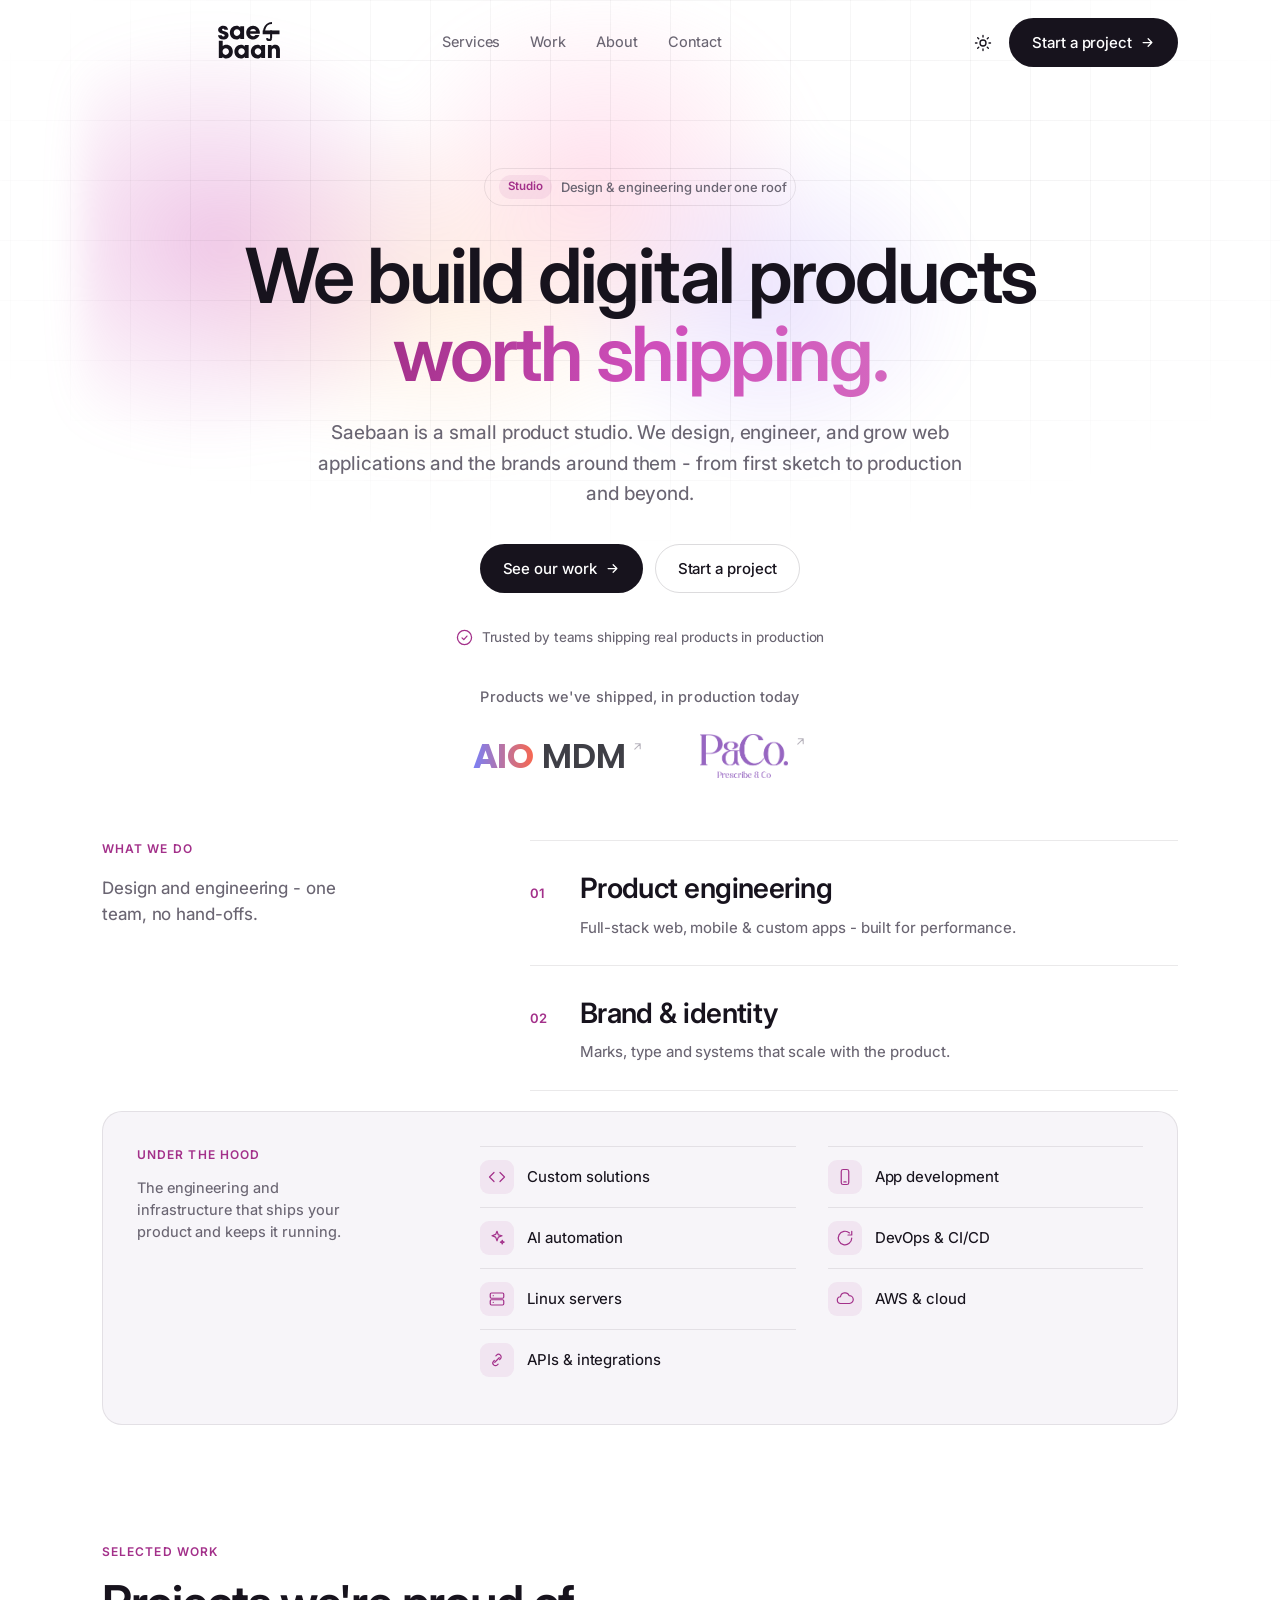
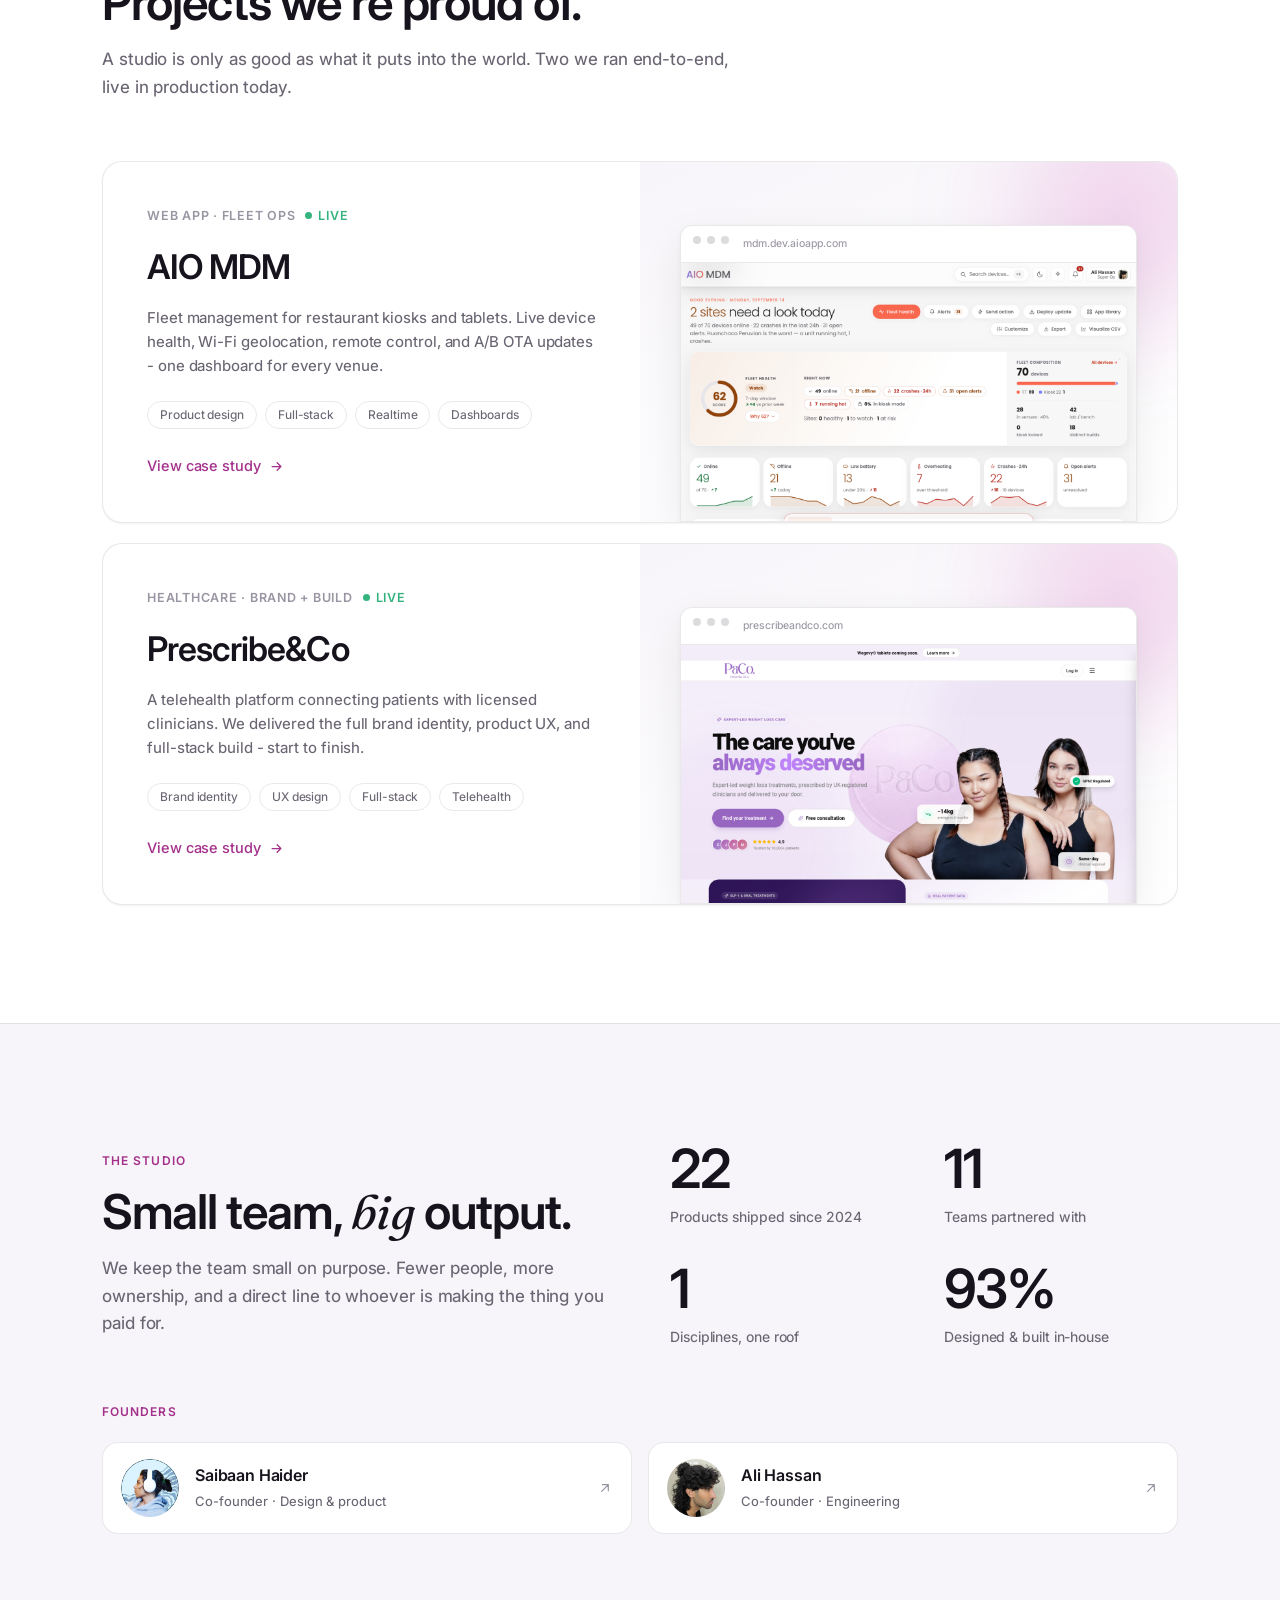
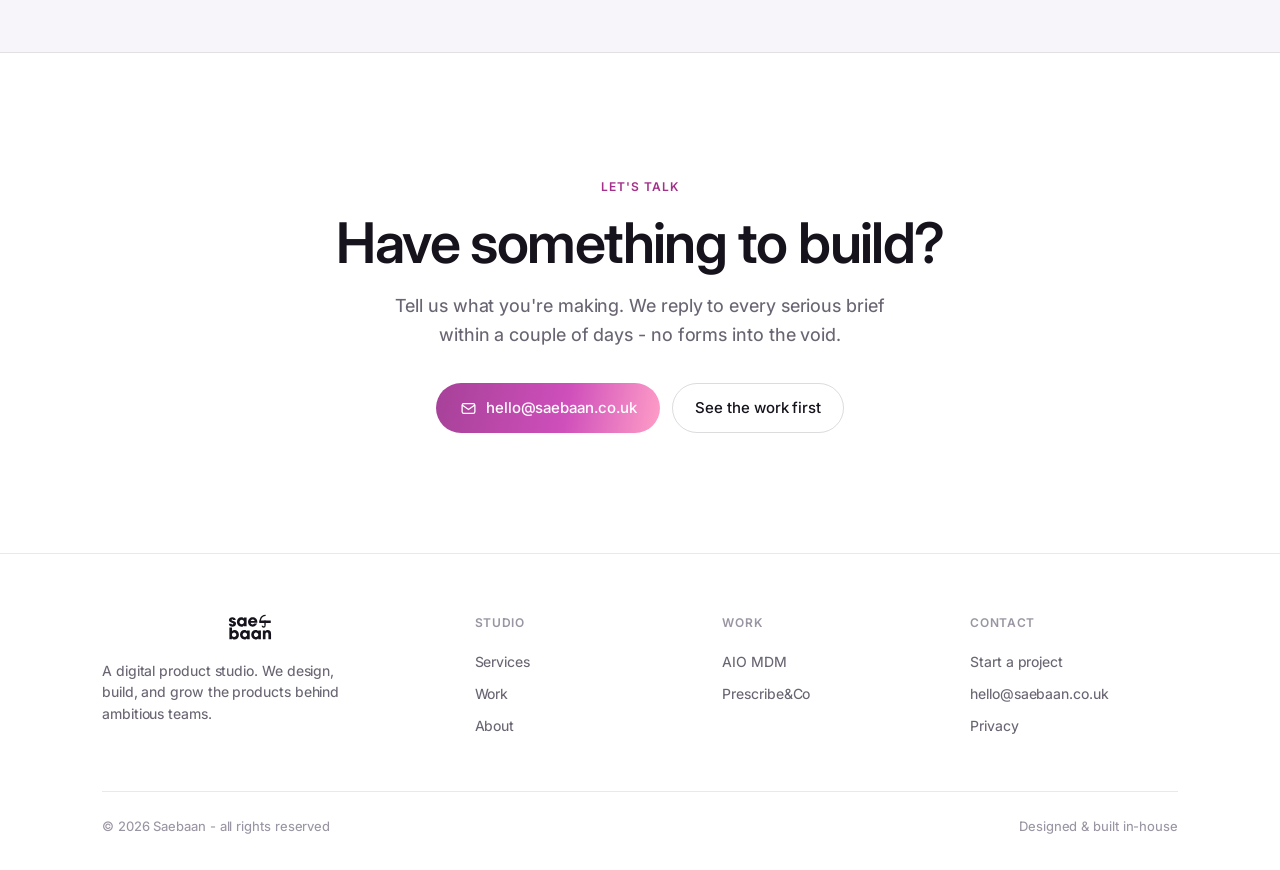
==== commit 2ed9136c: "Redesign Under the hood band: iconed two-column capability list Co-Authored-By: Claude Opus 4.8 (1M " ====
--- a/index.html
+++ b/index.html
@@ -94,15 +94,18 @@
         </div>
       </div>
       <div class="cap reveal">
-        <span class="cap-label">Under the hood</span>
-        <div class="cap-tags">
-          <span>Custom solutions</span>
-          <span>App development</span>
-          <span>AI automation</span>
-          <span>DevOps &amp; CI/CD</span>
-          <span>Linux servers</span>
-          <span>AWS &amp; cloud</span>
-          <span>APIs &amp; integrations</span>
+        <div class="cap-head">
+          <span class="label">Under the hood</span>
+          <p>The engineering and infrastructure that ships your product and keeps it running.</p>
+        </div>
+        <div class="cap-grid">
+          <div class="cap-item"><span class="ci"><svg viewBox="0 0 24 24"><polyline points="16 18 22 12 16 6"/><polyline points="8 6 2 12 8 18"/></svg></span>Custom solutions</div>
+          <div class="cap-item"><span class="ci"><svg viewBox="0 0 24 24"><rect x="7" y="2" width="10" height="20" rx="2.5"/><path d="M10.5 18.5h3"/></svg></span>App development</div>
+          <div class="cap-item"><span class="ci"><svg viewBox="0 0 24 24"><path d="M12 3l1.8 4.9L18.7 9l-4.9 1.8L12 15.7l-1.8-4.9L5.3 9l4.9-1.8z"/><path d="M19 15l.7 1.8L21.5 17.5l-1.8.7L19 20l-.7-1.8L16.5 17.5l1.8-.7z"/></svg></span>AI automation</div>
+          <div class="cap-item"><span class="ci"><svg viewBox="0 0 24 24"><path d="M21 12a9 9 0 1 1-3-6.7"/><polyline points="21 3 21 8 16 8"/></svg></span>DevOps &amp; CI/CD</div>
+          <div class="cap-item"><span class="ci"><svg viewBox="0 0 24 24"><rect x="3" y="4" width="18" height="7" rx="1.6"/><rect x="3" y="13" width="18" height="7" rx="1.6"/><path d="M7 7.5h.01M7 16.5h.01"/></svg></span>Linux servers</div>
+          <div class="cap-item"><span class="ci"><svg viewBox="0 0 24 24"><path d="M6.5 18a4.5 4.5 0 0 1-.5-9 6 6 0 0 1 11.5-1.5A4 4 0 0 1 18 18z"/></svg></span>AWS &amp; cloud</div>
+          <div class="cap-item"><span class="ci"><svg viewBox="0 0 24 24"><path d="M9 15l6-6M10.5 6.5l1-1a3.5 3.5 0 0 1 5 5l-1 1M13.5 17.5l-1 1a3.5 3.5 0 0 1-5-5l1-1"/></svg></span>APIs &amp; integrations</div>
         </div>
       </div>
     </div>
--- a/styles.css
+++ b/styles.css
@@ -163,10 +163,13 @@
   .disc-main h3 { font-size: clamp(21px, 2.3vw, 28px); letter-spacing: -.02em; margin: 0 0 6px; }
   .disc-main p { margin: 0; color: var(--muted); font-size: 15px; line-height: 1.5; }
   /* capabilities band */
-  .cap { margin-top: 18px; border: 1px solid var(--line); border-radius: 18px; background: var(--bg-soft); padding: 22px 28px; display: flex; align-items: center; gap: 26px; flex-wrap: wrap; }
-  .cap-label { font-size: 12px; font-weight: 600; letter-spacing: .09em; text-transform: uppercase; color: var(--accent); flex: none; }
-  .cap-tags { display: flex; gap: 8px; flex-wrap: wrap; }
-  .cap-tags span { font-size: 13px; color: var(--muted); background: var(--card); border: 1px solid var(--line); border-radius: 30px; padding: 7px 14px; }
+  .cap { margin-top: 20px; border: 1px solid var(--line); border-radius: 20px; background: var(--bg-soft); padding: 34px; display: grid; grid-template-columns: 0.7fr 1.55fr; gap: 44px; align-items: start; }
+  .cap-head .label { display: block; margin-bottom: 12px; }
+  .cap-head p { margin: 0; color: var(--muted); font-size: 14.5px; line-height: 1.55; max-width: 26ch; }
+  .cap-grid { display: grid; grid-template-columns: repeat(2, 1fr); gap: 0 32px; }
+  .cap-item { display: flex; align-items: center; gap: 13px; padding: 13px 0; border-top: 1px solid var(--line); font-size: 15px; color: var(--ink); }
+  .cap-item .ci { width: 34px; height: 34px; border-radius: 9px; background: var(--accent-soft); display: grid; place-items: center; flex: none; }
+  .cap-item .ci svg { width: 18px; height: 18px; fill: none; stroke: var(--accent); stroke-width: 1.6; stroke-linecap: round; stroke-linejoin: round; }
 
   /* work */
   .work { display: grid; gap: 20px; }
@@ -287,7 +290,8 @@
     .surface-shell { padding: 0 20px; }
     .app { grid-template-columns: 1fr; } .app-side { display: none; }
     .svc2 { grid-template-columns: 1fr; gap: 24px; }
-    .cap { flex-direction: column; align-items: flex-start; gap: 14px; }
+    .cap { grid-template-columns: 1fr; gap: 24px; padding: 26px; }
+    .cap-grid { grid-template-columns: 1fr; }
     .founders { grid-template-columns: 1fr; }
     .proj, .proj.flip .proj-media { grid-template-columns: 1fr; order: 0; }
     .proj-media { min-height: 280px; }
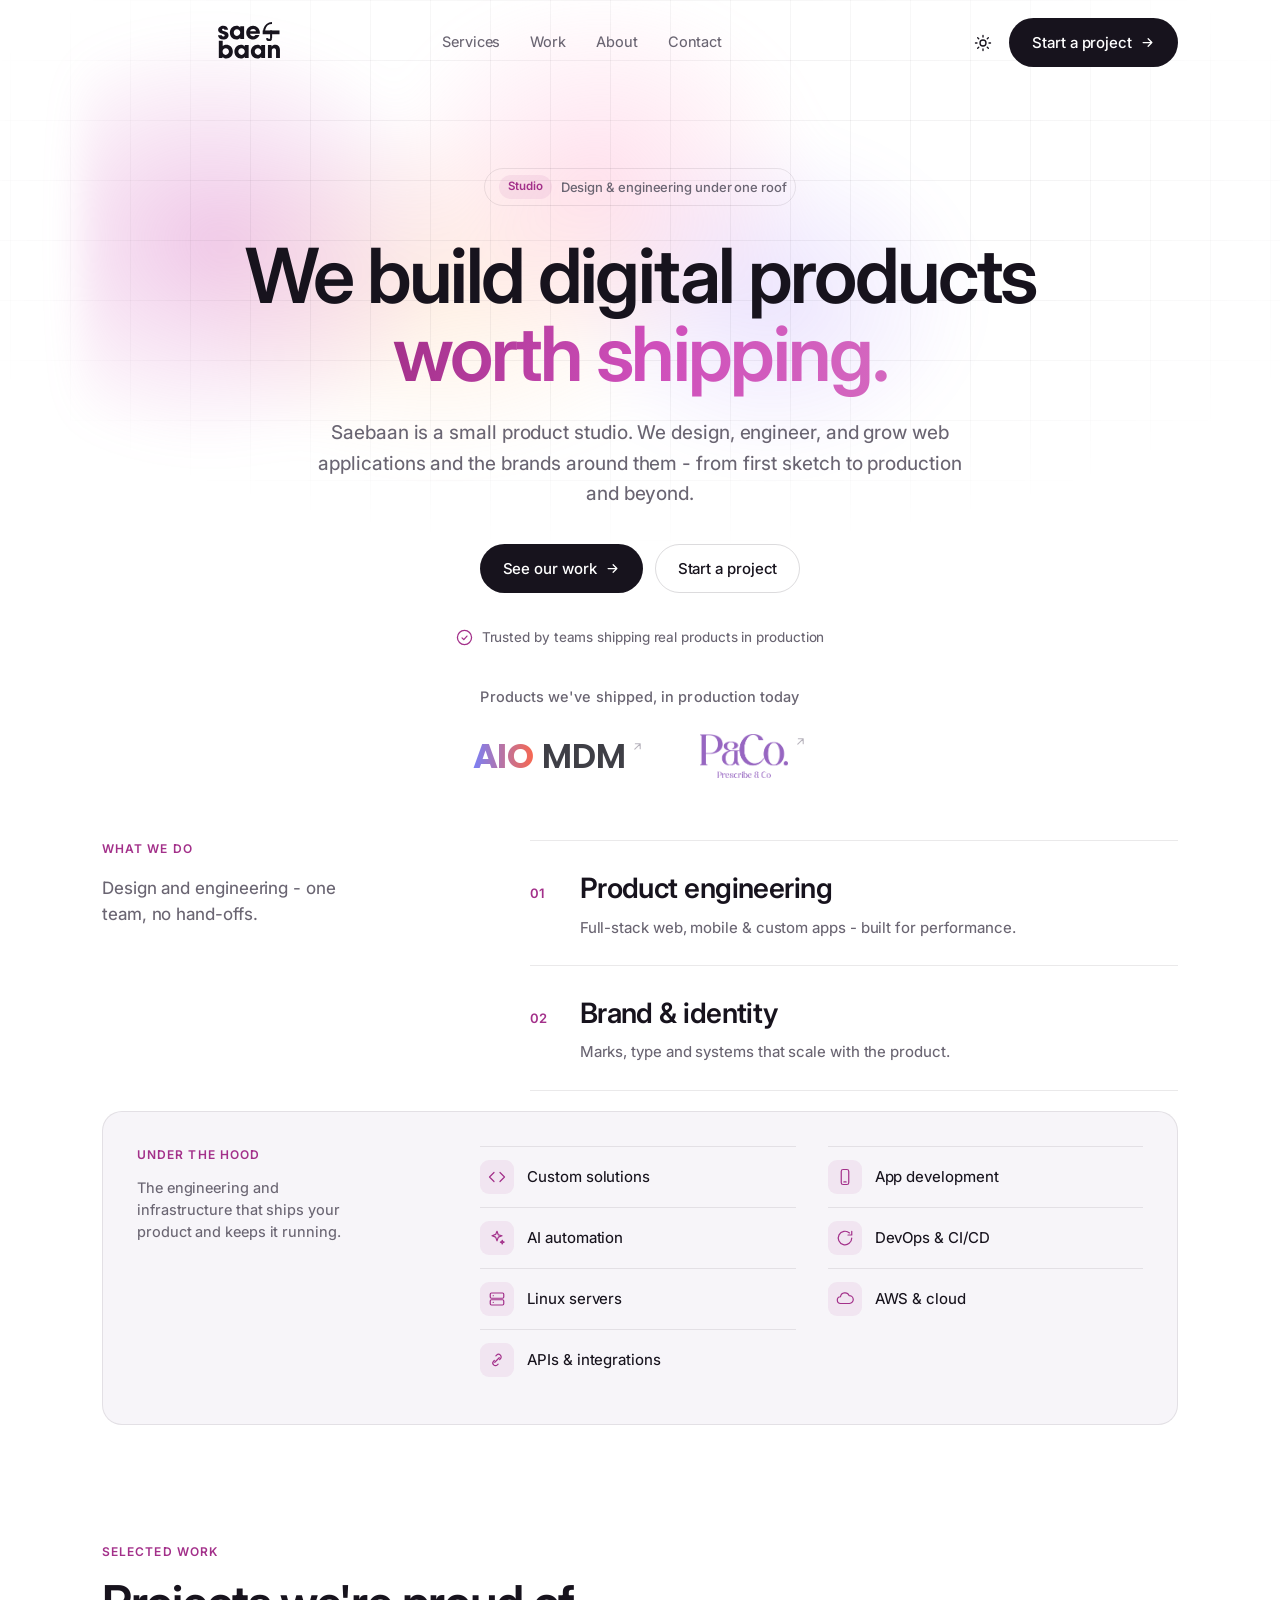
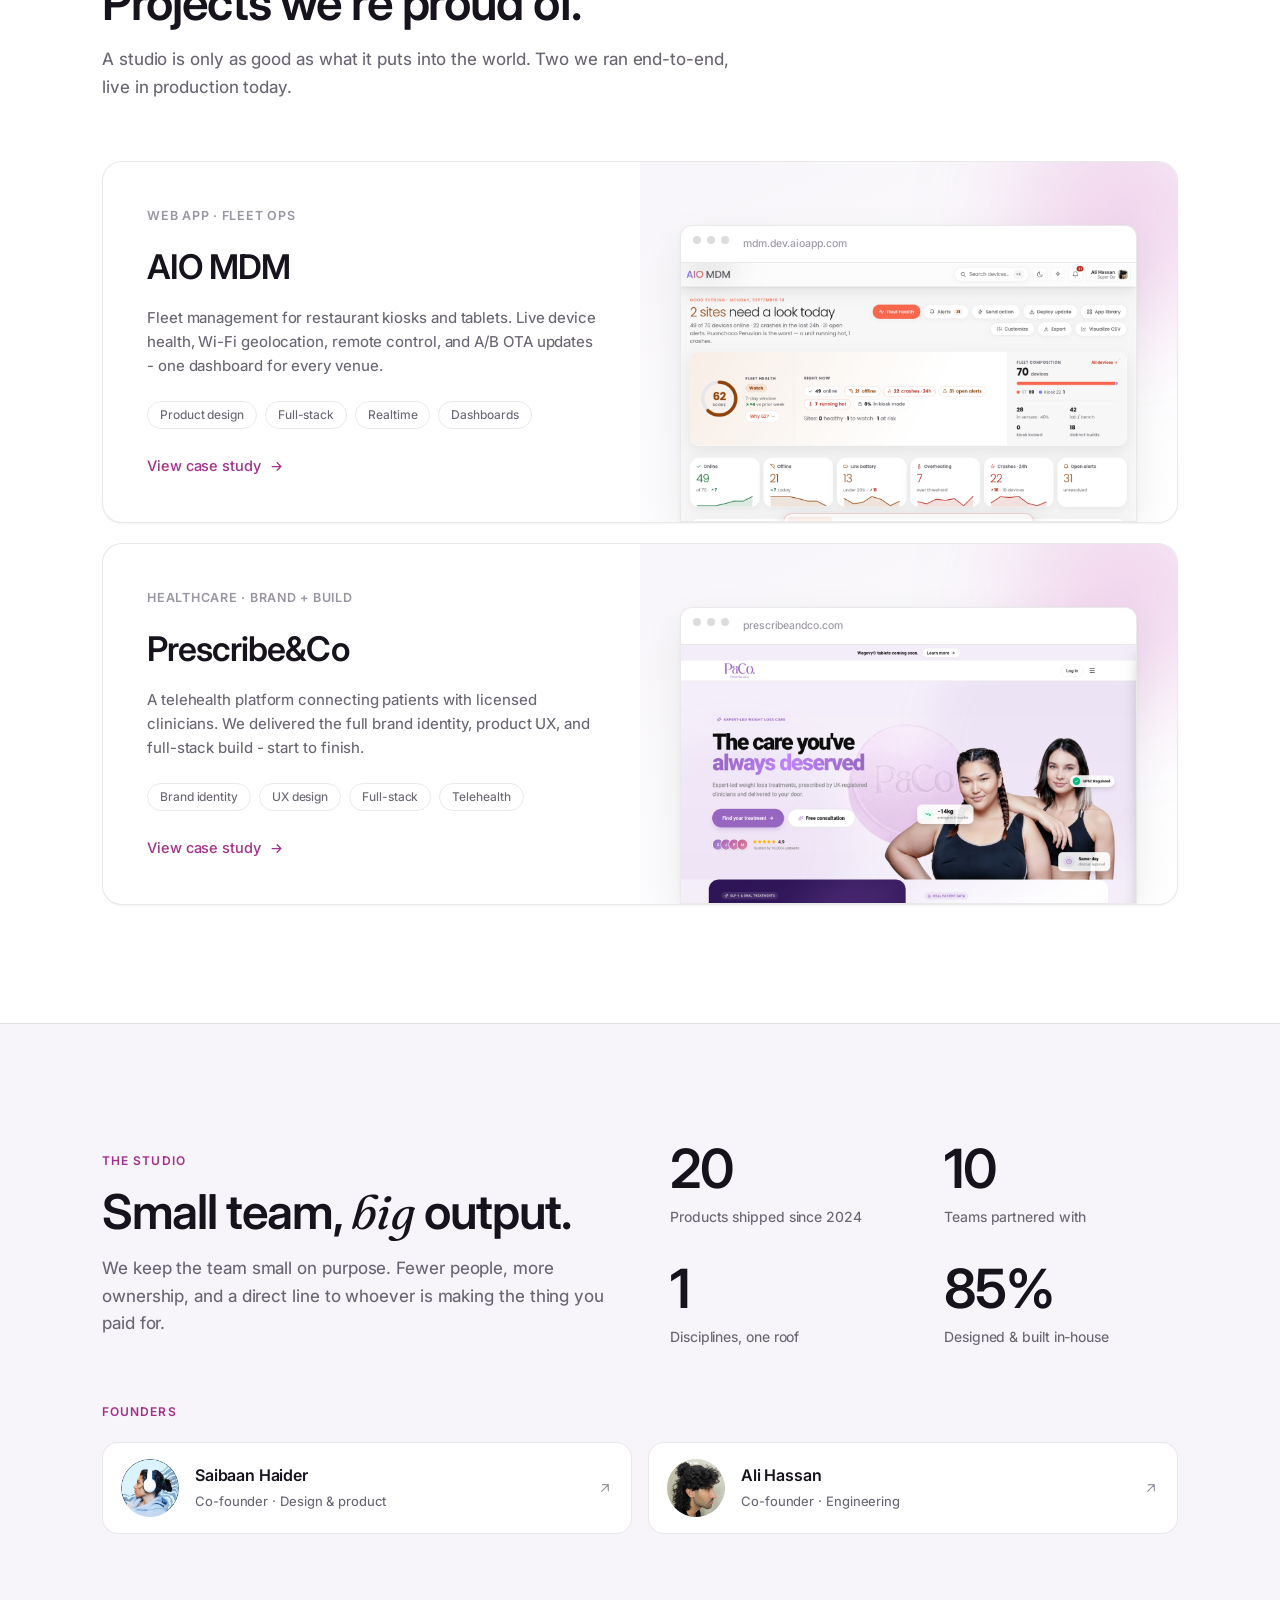
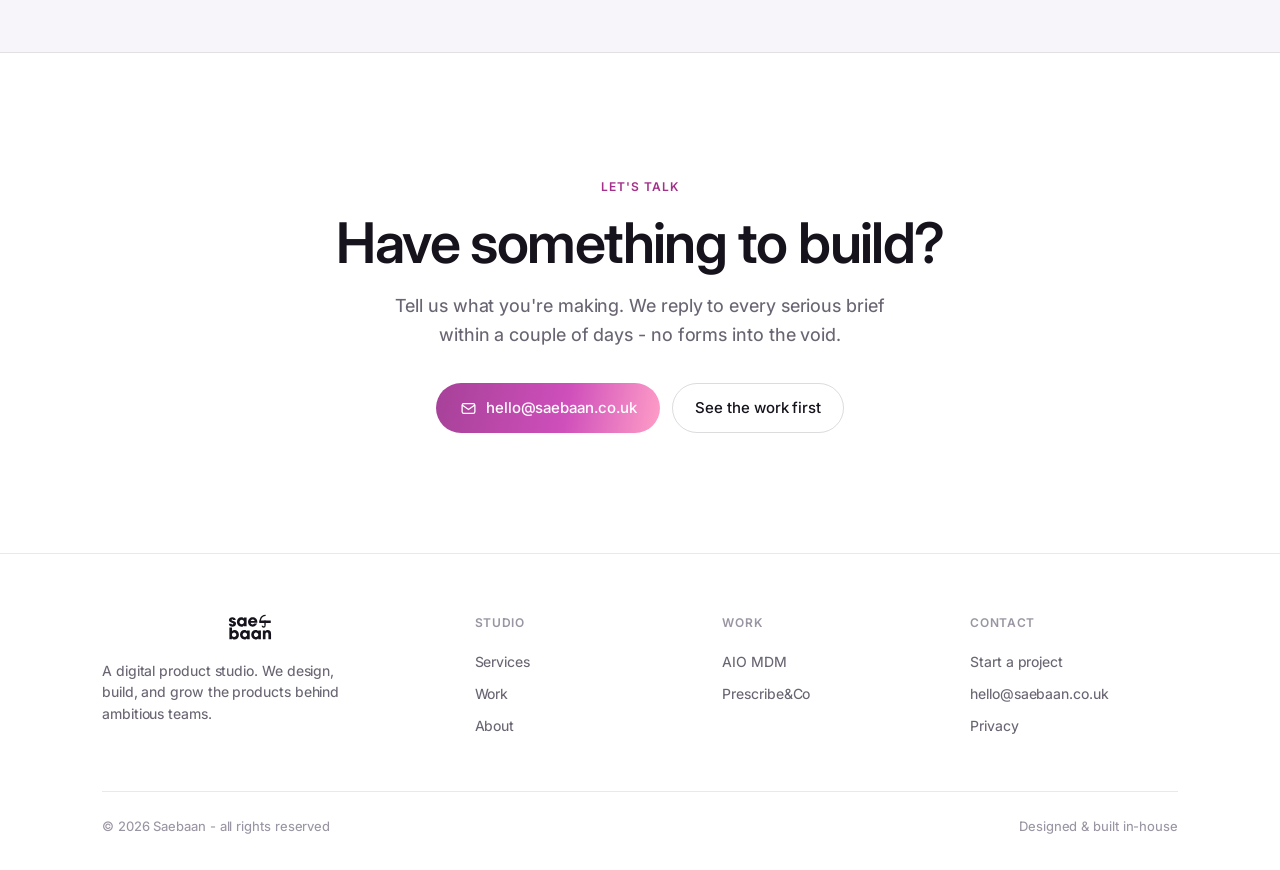
==== commit f0fe44a1: "Remove Live badge from homepage product cards Co-Authored-By: Claude Opus 4.8 (1M context) <noreply@" ====
--- a/index.html
+++ b/index.html
@@ -121,7 +121,7 @@
       <div class="work reveal">
         <article class="proj">
           <div class="proj-body">
-            <div class="pl">Web app · Fleet ops <span class="live">Live</span></div>
+            <div class="pl">Web app · Fleet ops</div>
             <h3>AIO MDM</h3>
             <p>Fleet management for restaurant kiosks and tablets. Live device health, Wi-Fi geolocation, remote control, and A/B OTA updates - one dashboard for every venue.</p>
             <div class="proj-tags"><span>Product design</span><span>Full-stack</span><span>Realtime</span><span>Dashboards</span></div>
@@ -137,7 +137,7 @@
 
         <article class="proj flip">
           <div class="proj-body">
-            <div class="pl">Healthcare · Brand + build <span class="live">Live</span></div>
+            <div class="pl">Healthcare · Brand + build</div>
             <h3>Prescribe&amp;Co</h3>
             <p>A telehealth platform connecting patients with licensed clinicians. We delivered the full brand identity, product UX, and full-stack build - start to finish.</p>
             <div class="proj-tags"><span>Brand identity</span><span>UX design</span><span>Full-stack</span><span>Telehealth</span></div>
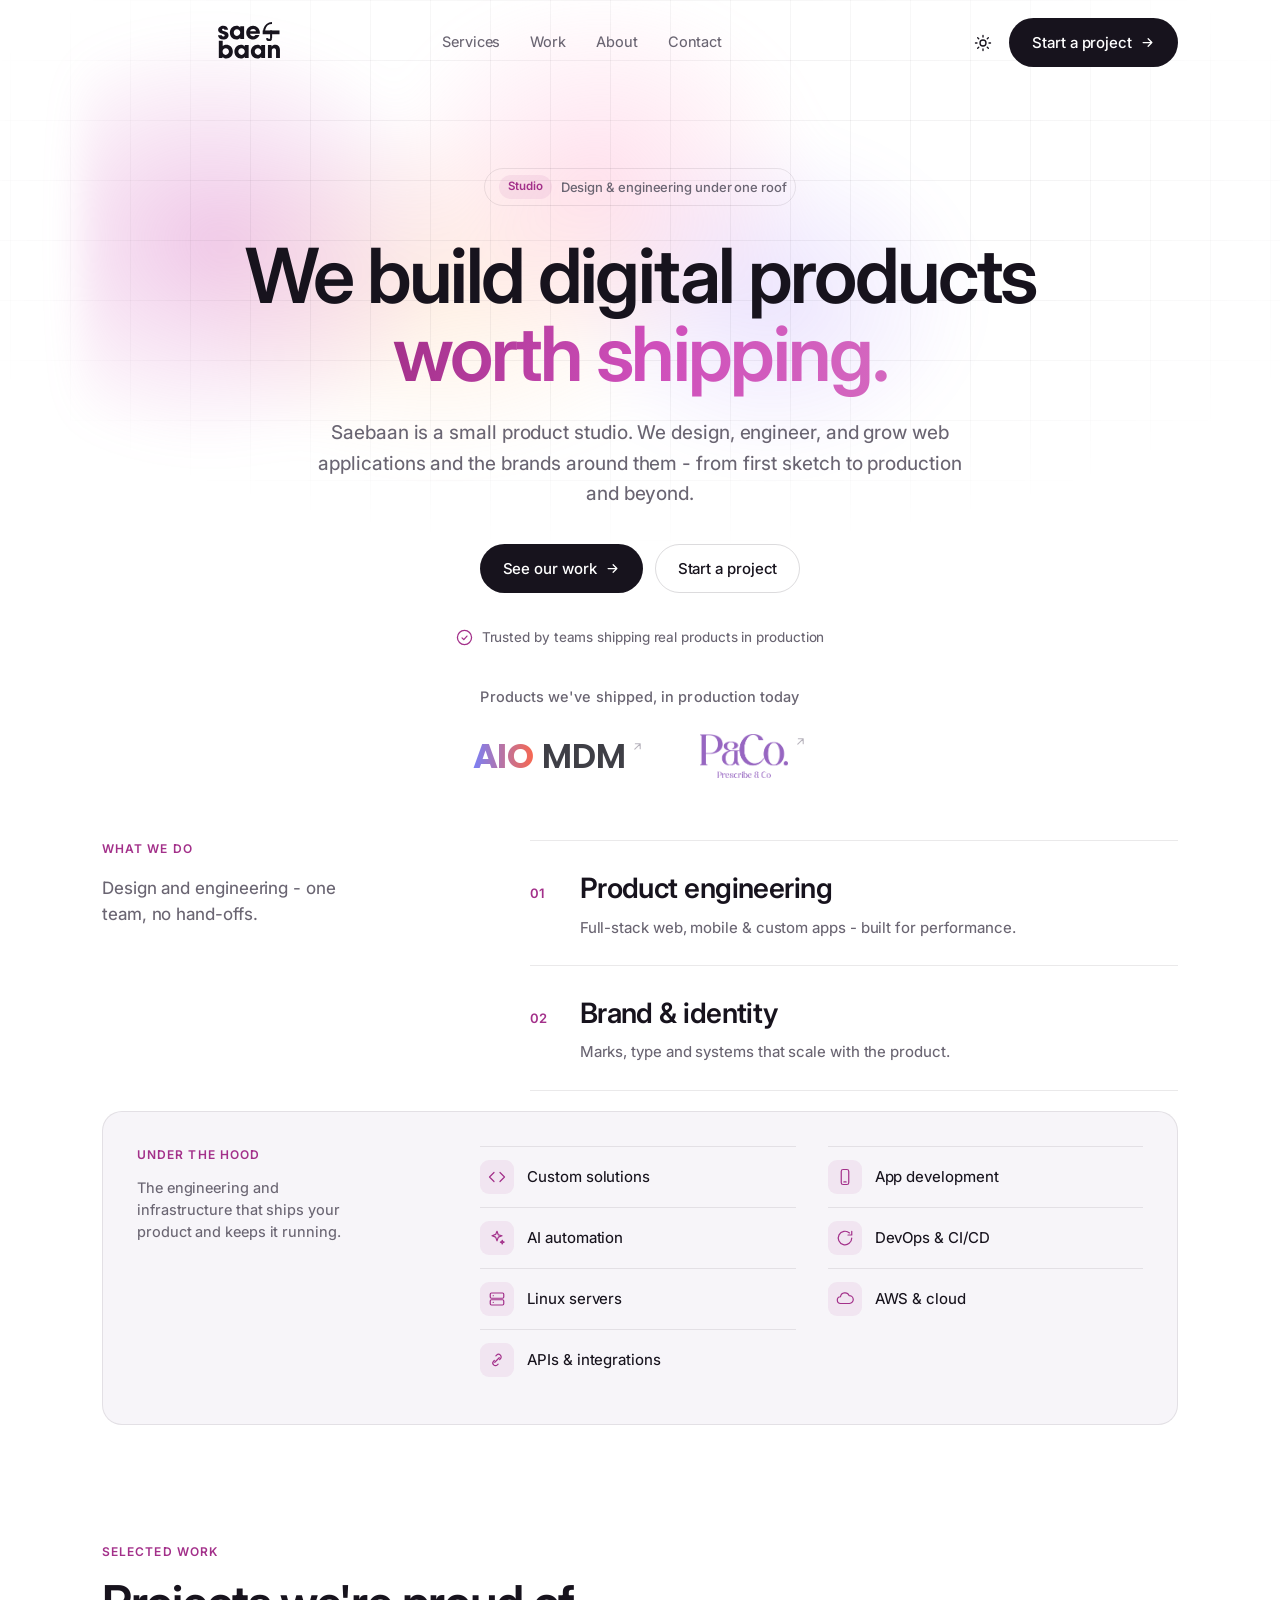
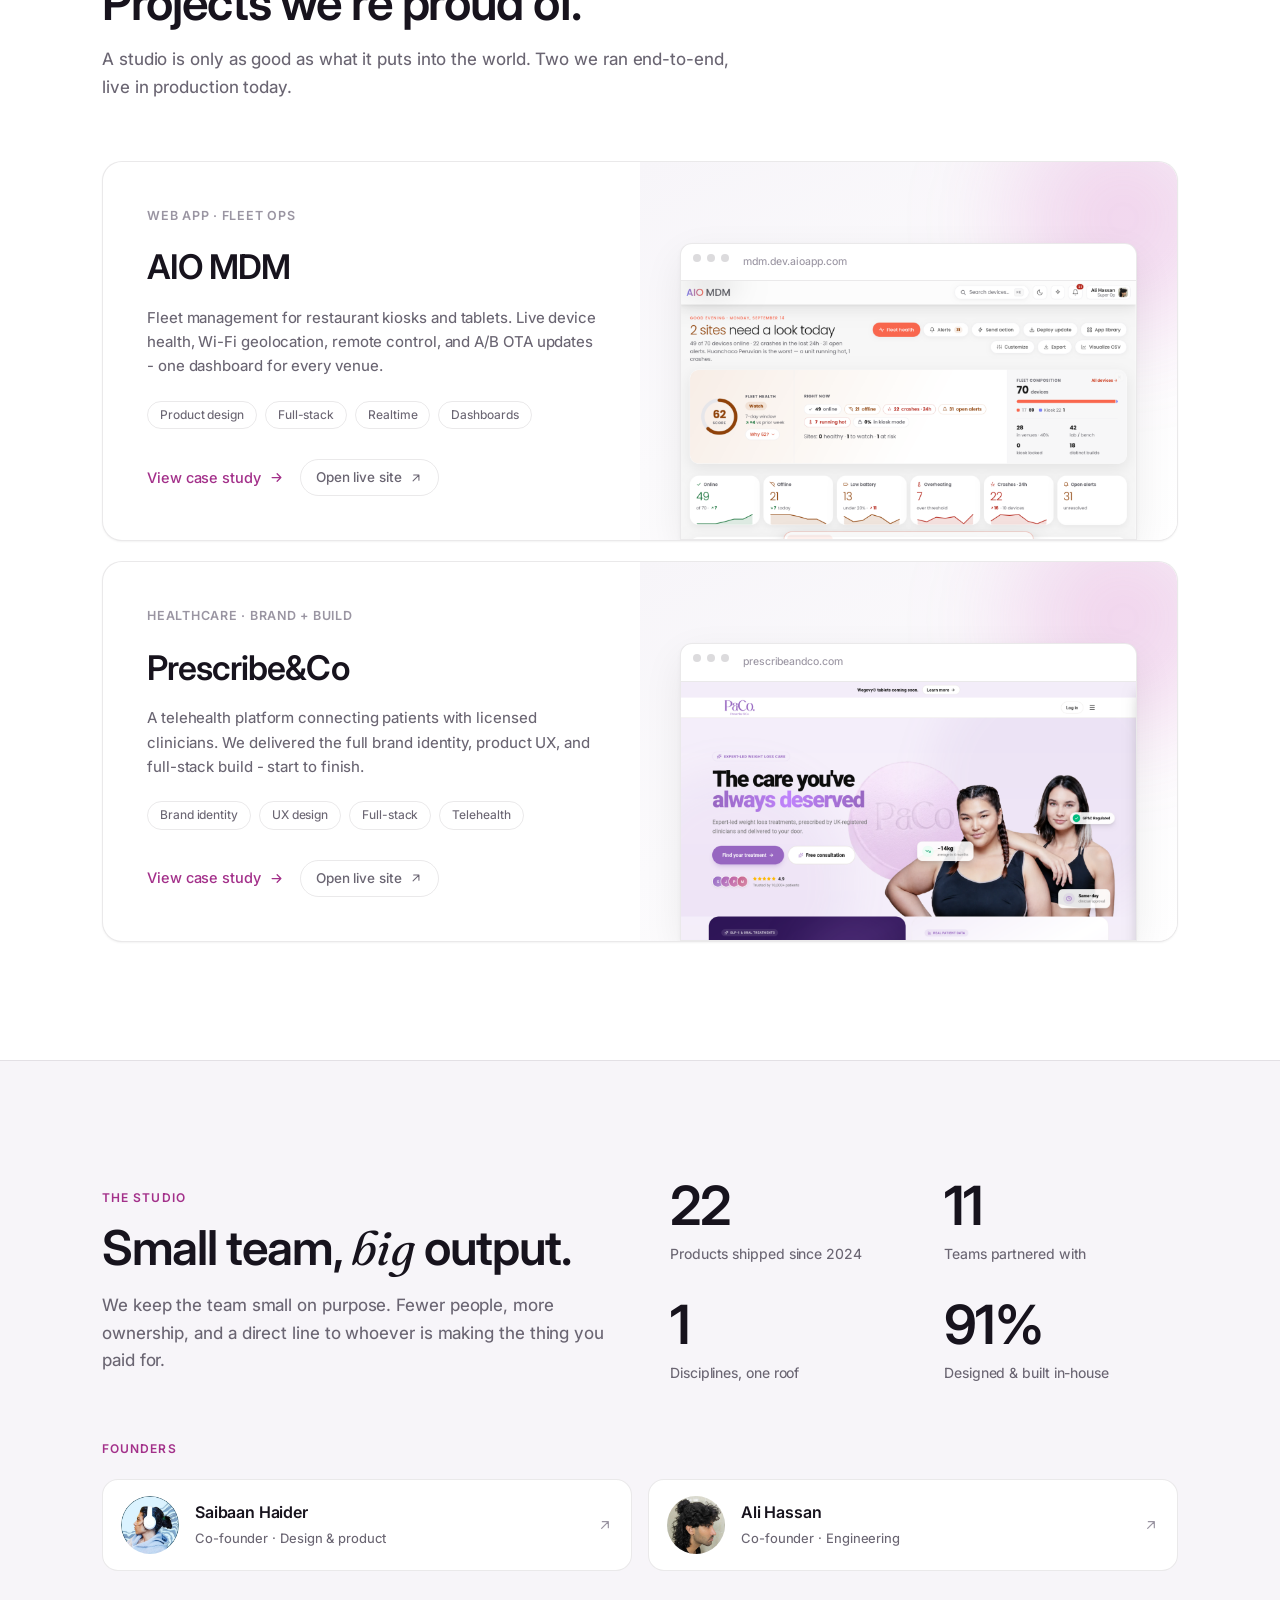
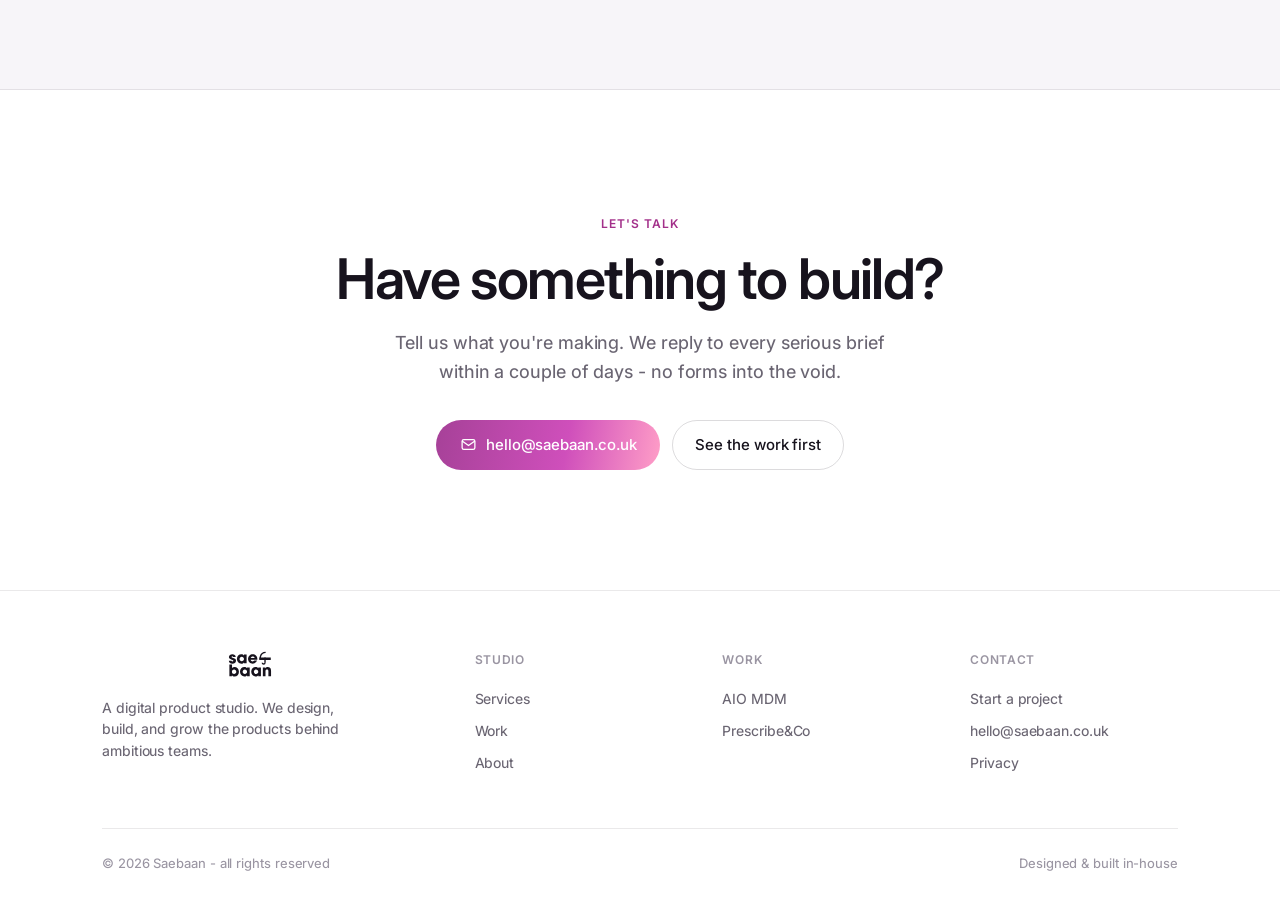
==== commit f57ed11a: "Add Open live site button to each homepage work card Co-Authored-By: Claude Opus 4.8 (1M context) <n" ====
--- a/index.html
+++ b/index.html
@@ -125,7 +125,10 @@
             <h3>AIO MDM</h3>
             <p>Fleet management for restaurant kiosks and tablets. Live device health, Wi-Fi geolocation, remote control, and A/B OTA updates - one dashboard for every venue.</p>
             <div class="proj-tags"><span>Product design</span><span>Full-stack</span><span>Realtime</span><span>Dashboards</span></div>
-            <a class="proj-link" href="work-aio-mdm.html">View case study <svg viewBox="0 0 24 24"><path d="M5 12h14M13 6l6 6-6 6"/></svg></a>
+            <div class="proj-actions">
+              <a class="proj-link" href="work-aio-mdm.html">View case study <svg viewBox="0 0 24 24"><path d="M5 12h14M13 6l6 6-6 6"/></svg></a>
+              <a class="proj-open" href="https://mdm.dev.aioapp.com/sneak-peek" target="_blank" rel="noopener">Open live site <svg viewBox="0 0 24 24"><path d="M7 17L17 7M8 7h9v9"/></svg></a>
+            </div>
           </div>
           <div class="proj-media">
             <div class="mini">
@@ -141,7 +144,10 @@
             <h3>Prescribe&amp;Co</h3>
             <p>A telehealth platform connecting patients with licensed clinicians. We delivered the full brand identity, product UX, and full-stack build - start to finish.</p>
             <div class="proj-tags"><span>Brand identity</span><span>UX design</span><span>Full-stack</span><span>Telehealth</span></div>
-            <a class="proj-link" href="work-prescribeandco.html">View case study <svg viewBox="0 0 24 24"><path d="M5 12h14M13 6l6 6-6 6"/></svg></a>
+            <div class="proj-actions">
+              <a class="proj-link" href="work-prescribeandco.html">View case study <svg viewBox="0 0 24 24"><path d="M5 12h14M13 6l6 6-6 6"/></svg></a>
+              <a class="proj-open" href="https://prescribeandco.com" target="_blank" rel="noopener">Open live site <svg viewBox="0 0 24 24"><path d="M7 17L17 7M8 7h9v9"/></svg></a>
+            </div>
           </div>
           <div class="proj-media">
             <div class="mini">
--- a/styles.css
+++ b/styles.css
@@ -184,9 +184,13 @@
   .proj-body p { margin: 0; color: var(--muted); font-size: 15px; line-height: 1.62; }
   .proj-tags { display: flex; gap: 8px; flex-wrap: wrap; margin: 22px 0 26px; }
   .proj-tags span { font-size: 12px; color: var(--muted); border: 1px solid var(--line); border-radius: 20px; padding: 4px 12px; }
-  .proj-link { margin-top: auto; display: inline-flex; align-items: center; gap: 8px; font-size: 14.5px; font-weight: 500; color: var(--accent); }
+  .proj-actions { margin-top: auto; display: flex; align-items: center; gap: 16px; flex-wrap: wrap; padding-top: 4px; }
+  .proj-link { display: inline-flex; align-items: center; gap: 8px; font-size: 14.5px; font-weight: 500; color: var(--accent); }
   .proj-link svg { width: 15px; height: 15px; fill: none; stroke: currentColor; stroke-width: 2; stroke-linecap: round; stroke-linejoin: round; transition: transform .16s; }
   .proj:hover .proj-link svg { transform: translate(2px,-2px); }
+  .proj-open { display: inline-flex; align-items: center; gap: 7px; font-size: 13.5px; font-weight: 500; color: var(--muted); border: 1px solid var(--line); border-radius: 30px; padding: 7px 15px; transition: border-color .15s, color .15s; }
+  .proj-open:hover { border-color: var(--accent); color: var(--accent); }
+  .proj-open svg { width: 14px; height: 14px; fill: none; stroke: currentColor; stroke-width: 1.8; stroke-linecap: round; stroke-linejoin: round; }
   .proj-media { position: relative; background: linear-gradient(155deg, var(--bg-soft), var(--card)); padding: 40px 40px 0; display: flex; align-items: flex-end; overflow: hidden; min-height: 340px; }
   .proj-media::before { content: ""; position: absolute; top: -30%; right: -20%; width: 60%; height: 90%; background: radial-gradient(circle, var(--glow), transparent 70%); filter: blur(40px); }
   .mini { position: relative; width: 100%; border: 1px solid var(--line); border-top-left-radius: 12px; border-top-right-radius: 12px; background: var(--card); box-shadow: var(--shadow); overflow: hidden; }
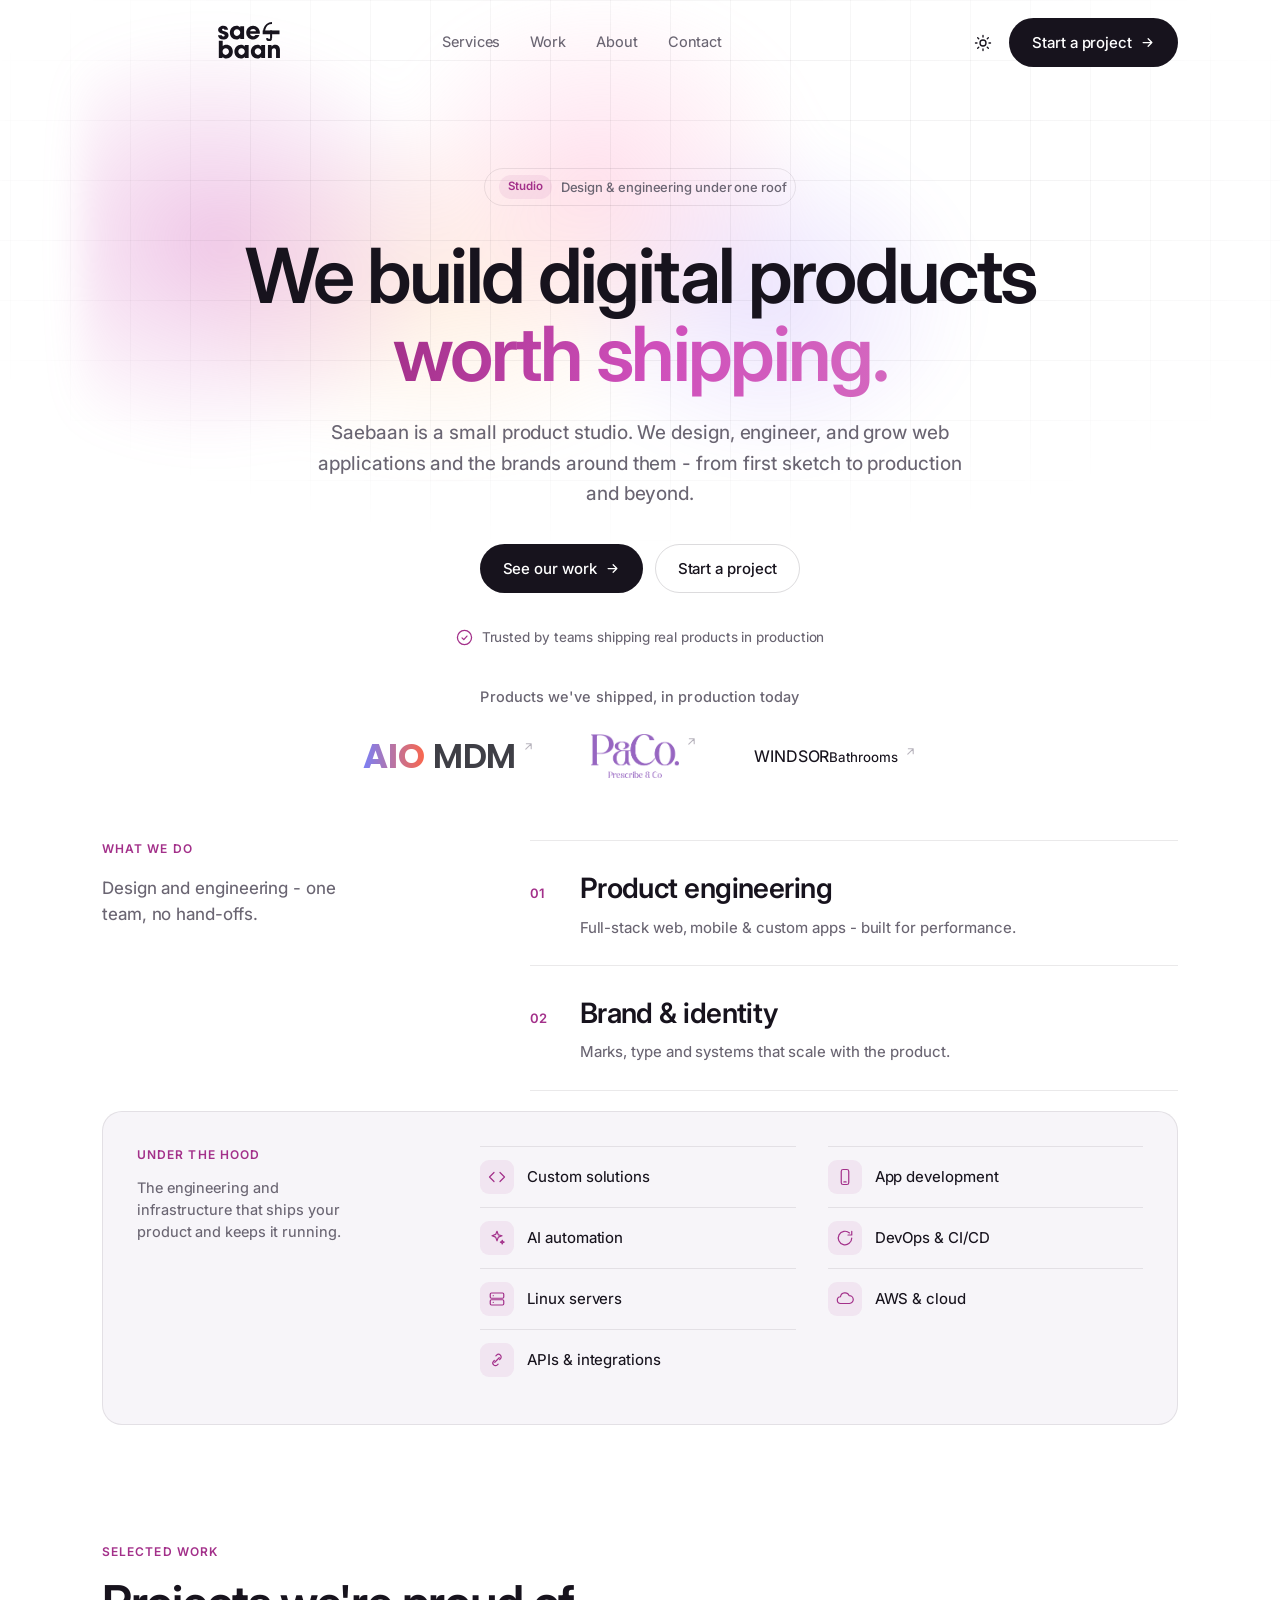
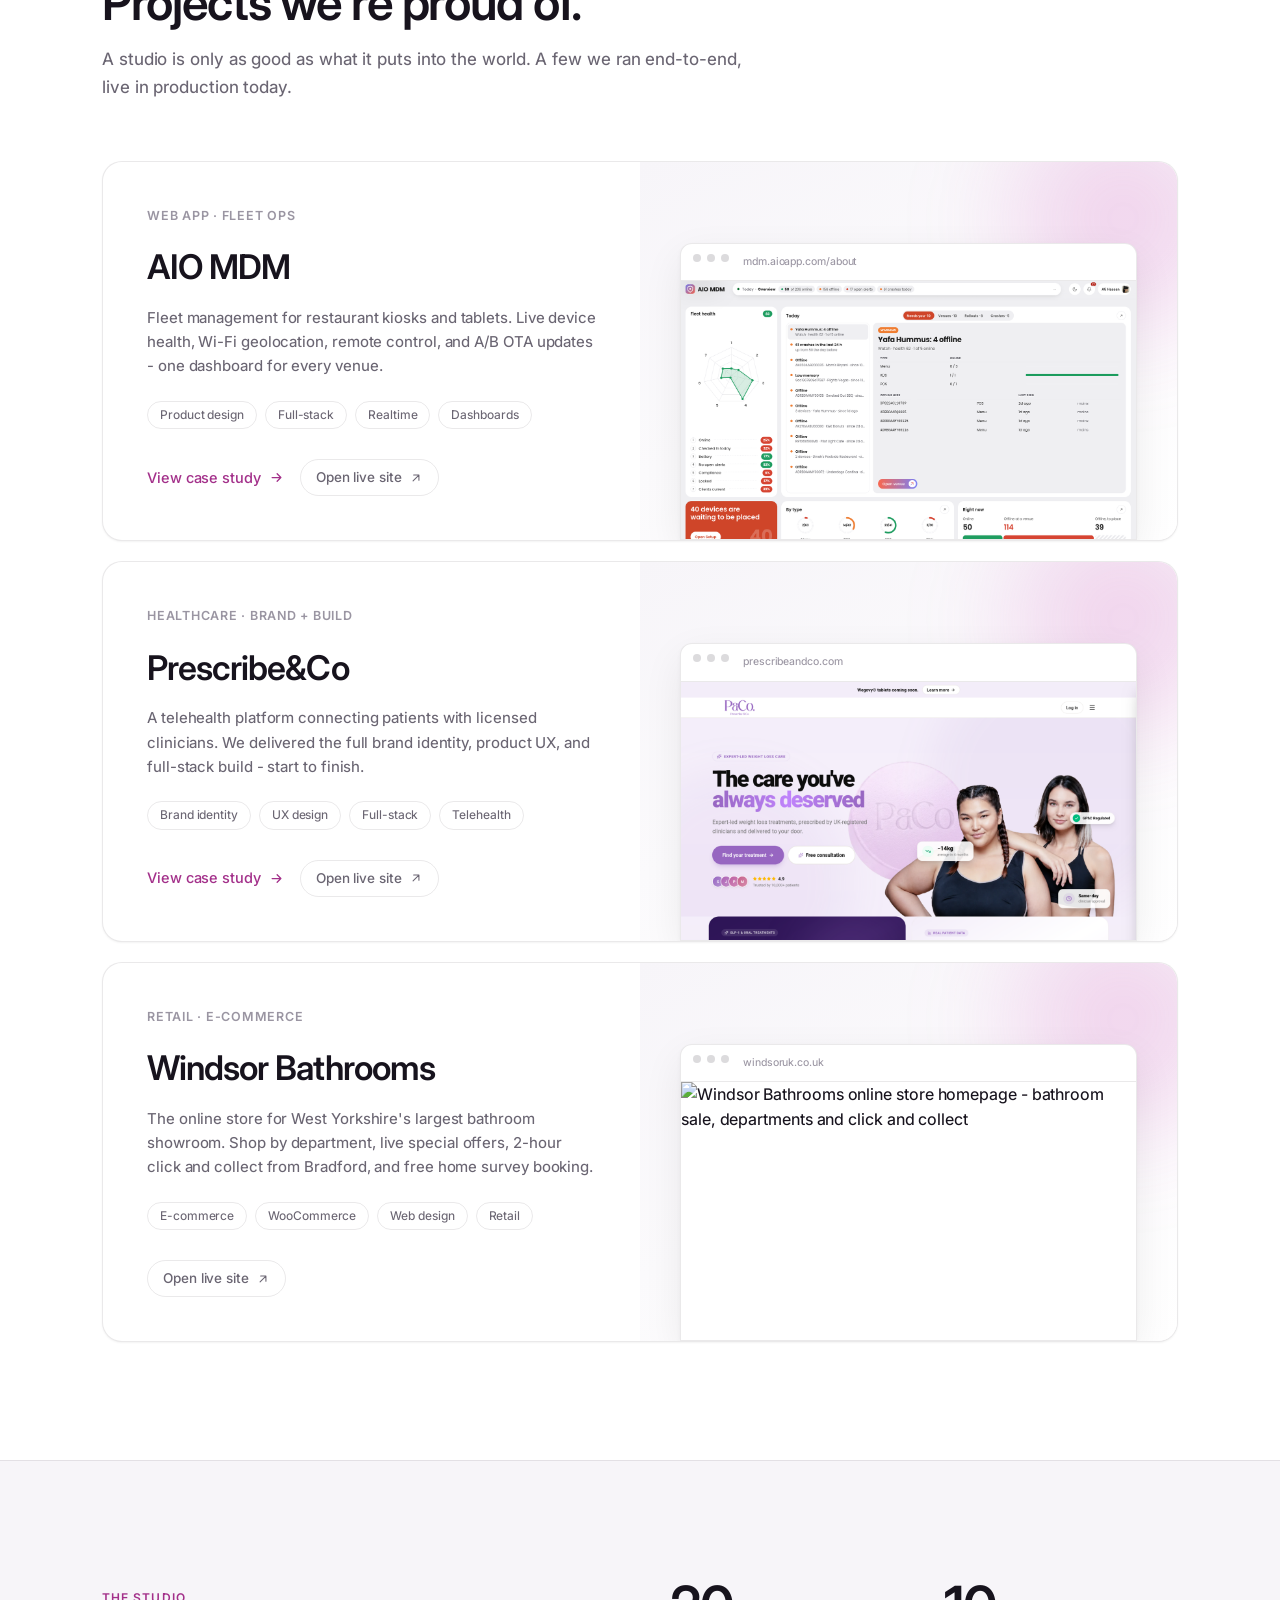
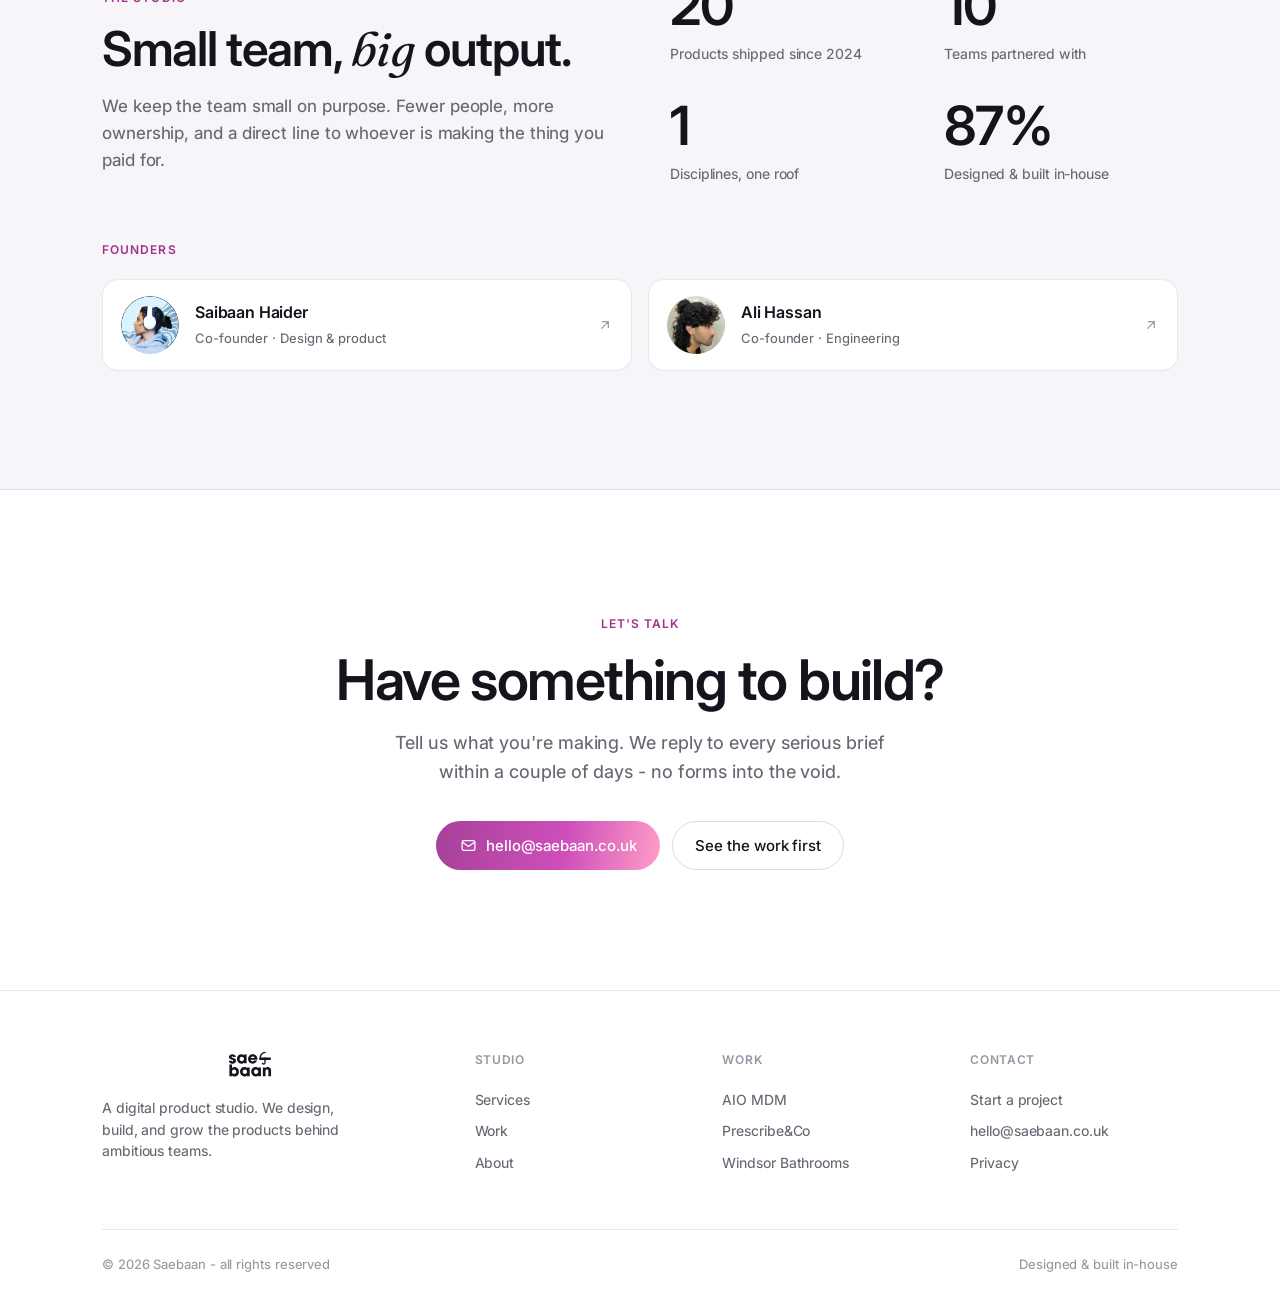
==== commit 901089a3: "Point AIO MDM links at mdm.aioapp.com/about (sneak peek retired)" ====
--- a/index.html
+++ b/index.html
@@ -74,9 +74,10 @@
     <div class="wrap">
       <p>Products we've shipped, in production today</p>
       <div class="cloud-row">
-        <a class="clogo-link" href="https://mdm.dev.aioapp.com/sneak-peek" target="_blank" rel="noopener" aria-label="Visit AIO MDM"><span class="aiomdm"><span class="b-aio">AIO</span> <span class="b-mdm">MDM</span></span><svg class="ext" viewBox="0 0 24 24"><path d="M7 17L17 7M8 7h9v9"/></svg></a>
+        <a class="clogo-link" href="https://mdm.aioapp.com/about" target="_blank" rel="noopener" aria-label="Visit AIO MDM"><span class="aiomdm"><span class="b-aio">AIO</span> <span class="b-mdm">MDM</span></span><svg class="ext" viewBox="0 0 24 24"><path d="M7 17L17 7M8 7h9v9"/></svg></a>
         <a class="clogo-link" href="https://prescribeandco.com" target="_blank" rel="noopener" aria-label="Visit Prescribe&amp;Co"><img class="paco-logo" src="assets/paco-logo-purple.png" alt="P&amp;Co.">
 <svg class="ext" viewBox="0 0 24 24"><path d="M7 17L17 7M8 7h9v9"/></svg></a>
+        <a class="clogo-link" href="https://windsoruk.co.uk/" target="_blank" rel="noopener" aria-label="Visit Windsor Bathrooms"><span class="windsor-wm">WINDSOR<small>Bathrooms</small></span><svg class="ext" viewBox="0 0 24 24"><path d="M7 17L17 7M8 7h9v9"/></svg></a>
       </div>
     </div>
   </section>
@@ -116,7 +117,7 @@
       <div class="sec-head">
         <span class="label">Selected work</span>
         <h2>Projects we're proud of.</h2>
-        <p>A studio is only as good as what it puts into the world. Two we ran end-to-end, live in production today.</p>
+        <p>A studio is only as good as what it puts into the world. A few we ran end-to-end, live in production today.</p>
       </div>
       <div class="work reveal">
         <article class="proj">
@@ -127,12 +128,12 @@
             <div class="proj-tags"><span>Product design</span><span>Full-stack</span><span>Realtime</span><span>Dashboards</span></div>
             <div class="proj-actions">
               <a class="proj-link" href="work-aio-mdm.html">View case study <svg viewBox="0 0 24 24"><path d="M5 12h14M13 6l6 6-6 6"/></svg></a>
-              <a class="proj-open" href="https://mdm.dev.aioapp.com/sneak-peek" target="_blank" rel="noopener">Open live site <svg viewBox="0 0 24 24"><path d="M7 17L17 7M8 7h9v9"/></svg></a>
+              <a class="proj-open" href="https://mdm.aioapp.com/about" target="_blank" rel="noopener">Open live site <svg viewBox="0 0 24 24"><path d="M7 17L17 7M8 7h9v9"/></svg></a>
             </div>
           </div>
           <div class="proj-media">
             <div class="mini">
-              <div class="mbar"><i></i><i></i><i></i><span class="u">mdm.dev.aioapp.com</span></div>
+              <div class="mbar"><i></i><i></i><i></i><span class="u">mdm.aioapp.com/about</span></div>
               <img class="shot" src="assets/aio-mdm.png" alt="AIO MDM fleet dashboard - fleet health score, live device metrics and sparklines" loading="lazy">
             </div>
           </div>
@@ -153,6 +154,24 @@
             <div class="mini">
               <div class="mbar"><i></i><i></i><i></i><span class="u">prescribeandco.com</span></div>
               <img class="shot" src="assets/prescribeandco.png" alt="Prescribe&amp;Co telehealth homepage - expert-led weight loss care" loading="lazy">
+            </div>
+          </div>
+        </article>
+
+        <article class="proj">
+          <div class="proj-body">
+            <div class="pl">Retail · E-commerce</div>
+            <h3>Windsor Bathrooms</h3>
+            <p>The online store for West Yorkshire's largest bathroom showroom. Shop by department, live special offers, 2-hour click and collect from Bradford, and free home survey booking.</p>
+            <div class="proj-tags"><span>E-commerce</span><span>WooCommerce</span><span>Web design</span><span>Retail</span></div>
+            <div class="proj-actions">
+              <a class="proj-open" href="https://windsoruk.co.uk/" target="_blank" rel="noopener">Open live site <svg viewBox="0 0 24 24"><path d="M7 17L17 7M8 7h9v9"/></svg></a>
+            </div>
+          </div>
+          <div class="proj-media">
+            <div class="mini">
+              <div class="mbar"><i></i><i></i><i></i><span class="u">windsoruk.co.uk</span></div>
+              <img class="shot" src="assets/windsor.png" alt="Windsor Bathrooms online store homepage - bathroom sale, departments and click and collect" loading="lazy">
             </div>
           </div>
         </article>
@@ -213,7 +232,7 @@
     <div class="foot-grid">
       <div><span class="logo"><svg><use href="#logo"/></svg></span><p>A digital product studio. We design, build, and grow the products behind ambitious teams.</p></div>
       <div><h6>Studio</h6><a href="#services">Services</a><a href="#work">Work</a><a href="about.html">About</a></div>
-      <div><h6>Work</h6><a href="work-aio-mdm.html">AIO MDM</a><a href="work-prescribeandco.html">Prescribe&amp;Co</a></div>
+      <div><h6>Work</h6><a href="work-aio-mdm.html">AIO MDM</a><a href="work-prescribeandco.html">Prescribe&amp;Co</a><a href="https://windsoruk.co.uk/" target="_blank" rel="noopener">Windsor Bathrooms</a></div>
       <div><h6>Contact</h6><a href="contact.html">Start a project</a><a href="mailto:hello@saebaan.co.uk">hello@saebaan.co.uk</a><a href="privacy.html">Privacy</a></div>
     </div>
     <div class="foot-bottom"><span>© 2026 Saebaan - all rights reserved</span><span>Designed &amp; built in-house</span></div>
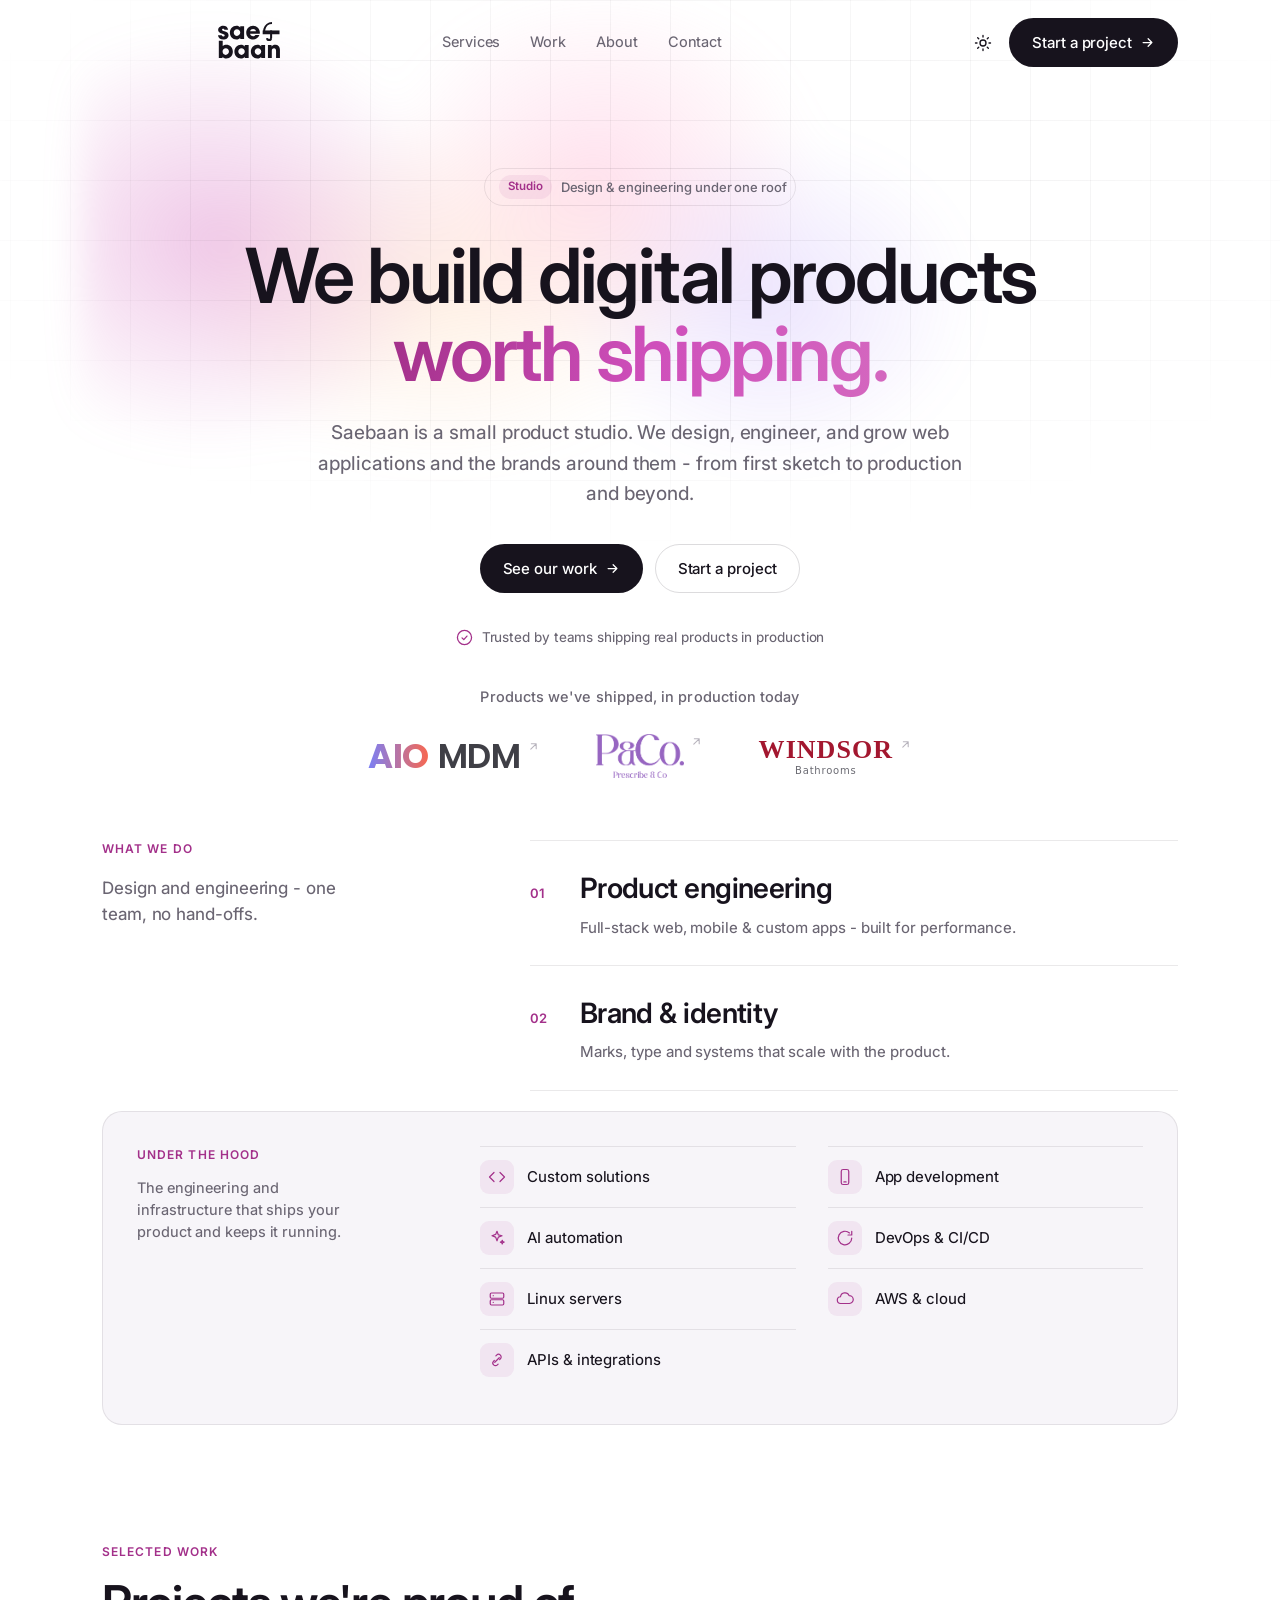
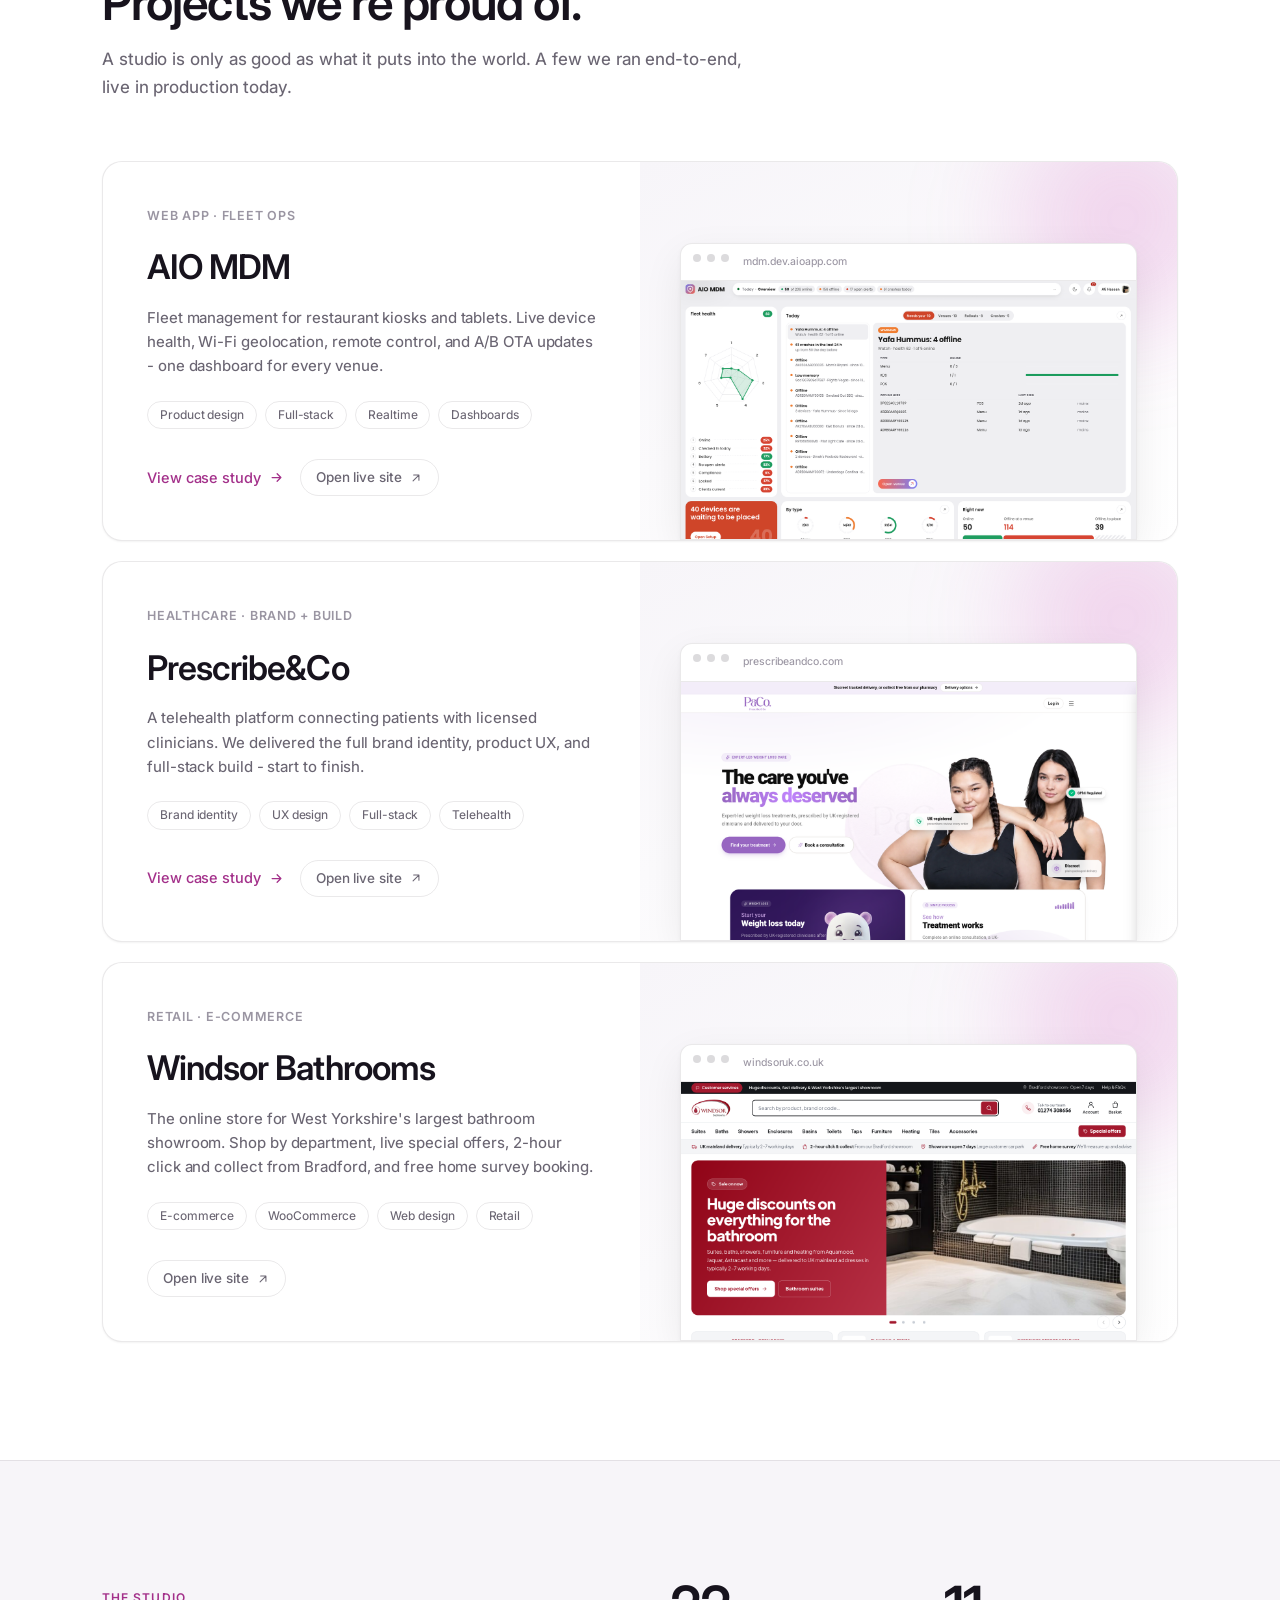
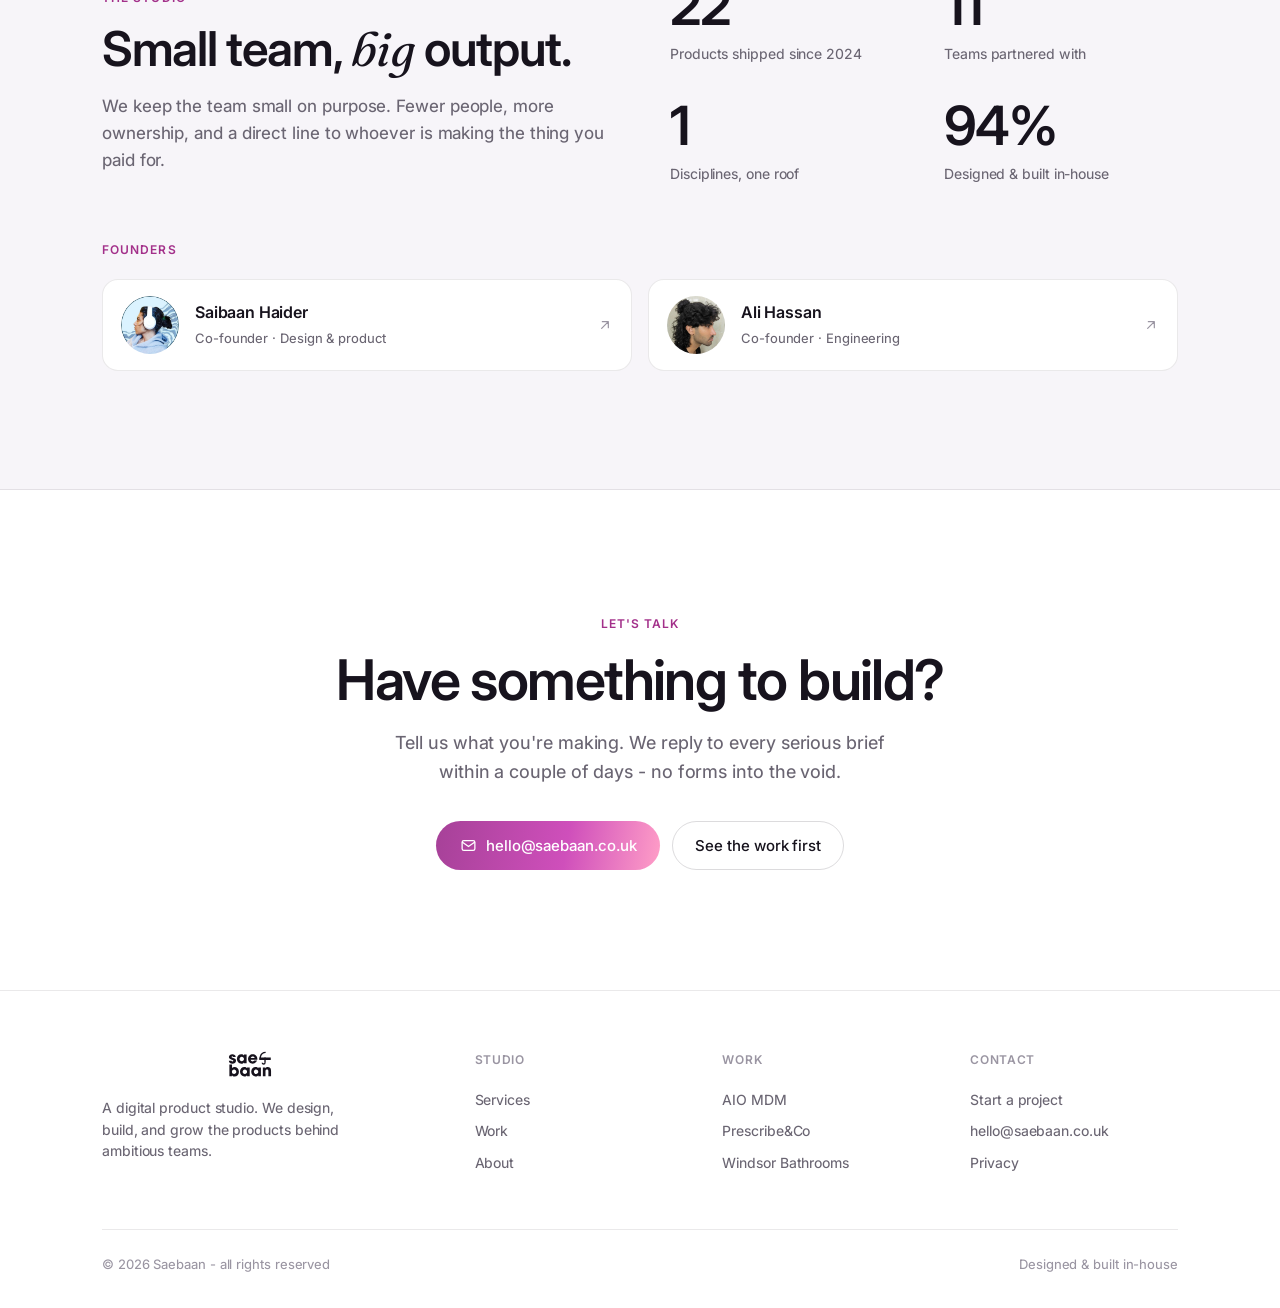
==== commit b9620f19: "Add Windsor Bathrooms to work and client logos" ====
--- a/index.html
+++ b/index.html
@@ -74,7 +74,7 @@
     <div class="wrap">
       <p>Products we've shipped, in production today</p>
       <div class="cloud-row">
-        <a class="clogo-link" href="https://mdm.aioapp.com/about" target="_blank" rel="noopener" aria-label="Visit AIO MDM"><span class="aiomdm"><span class="b-aio">AIO</span> <span class="b-mdm">MDM</span></span><svg class="ext" viewBox="0 0 24 24"><path d="M7 17L17 7M8 7h9v9"/></svg></a>
+        <a class="clogo-link" href="https://mdm.dev.aioapp.com/sneak-peek" target="_blank" rel="noopener" aria-label="Visit AIO MDM"><span class="aiomdm"><span class="b-aio">AIO</span> <span class="b-mdm">MDM</span></span><svg class="ext" viewBox="0 0 24 24"><path d="M7 17L17 7M8 7h9v9"/></svg></a>
         <a class="clogo-link" href="https://prescribeandco.com" target="_blank" rel="noopener" aria-label="Visit Prescribe&amp;Co"><img class="paco-logo" src="assets/paco-logo-purple.png" alt="P&amp;Co.">
 <svg class="ext" viewBox="0 0 24 24"><path d="M7 17L17 7M8 7h9v9"/></svg></a>
         <a class="clogo-link" href="https://windsoruk.co.uk/" target="_blank" rel="noopener" aria-label="Visit Windsor Bathrooms"><span class="windsor-wm">WINDSOR<small>Bathrooms</small></span><svg class="ext" viewBox="0 0 24 24"><path d="M7 17L17 7M8 7h9v9"/></svg></a>
@@ -128,12 +128,12 @@
             <div class="proj-tags"><span>Product design</span><span>Full-stack</span><span>Realtime</span><span>Dashboards</span></div>
             <div class="proj-actions">
               <a class="proj-link" href="work-aio-mdm.html">View case study <svg viewBox="0 0 24 24"><path d="M5 12h14M13 6l6 6-6 6"/></svg></a>
-              <a class="proj-open" href="https://mdm.aioapp.com/about" target="_blank" rel="noopener">Open live site <svg viewBox="0 0 24 24"><path d="M7 17L17 7M8 7h9v9"/></svg></a>
+              <a class="proj-open" href="https://mdm.dev.aioapp.com/sneak-peek" target="_blank" rel="noopener">Open live site <svg viewBox="0 0 24 24"><path d="M7 17L17 7M8 7h9v9"/></svg></a>
             </div>
           </div>
           <div class="proj-media">
             <div class="mini">
-              <div class="mbar"><i></i><i></i><i></i><span class="u">mdm.aioapp.com/about</span></div>
+              <div class="mbar"><i></i><i></i><i></i><span class="u">mdm.dev.aioapp.com</span></div>
               <img class="shot" src="assets/aio-mdm.png" alt="AIO MDM fleet dashboard - fleet health score, live device metrics and sparklines" loading="lazy">
             </div>
           </div>
--- a/styles.css
+++ b/styles.css
@@ -141,6 +141,10 @@
   html[data-theme="dark"] .aiomdm .b-mdm { color: #fff; }
   .paco-logo { display: block; height: 44px; width: auto; }
   html[data-theme="dark"] .paco-logo { filter: brightness(1.18); }
+  .windsor-wm { display: inline-flex; flex-direction: column; align-items: center; font-family: Georgia, 'Times New Roman', serif; font-size: 26px; font-weight: 700; letter-spacing: .04em; line-height: 1; color: #a3172f; }
+  .windsor-wm small { font-family: system-ui, sans-serif; font-size: 10px; font-weight: 500; letter-spacing: .08em; color: #6b6b73; margin-top: 3px; }
+  html[data-theme="dark"] .windsor-wm { color: #e2566b; }
+  html[data-theme="dark"] .windsor-wm small { color: #a1a1aa; }
   .clogo-link .ext { width: 13px; height: 13px; margin-top: 1px; flex: none; fill: none; stroke: var(--faint); stroke-width: 2; stroke-linecap: round; stroke-linejoin: round; opacity: .7; transition: stroke .2s, opacity .2s, transform .18s; }
   .clogo-link:hover .ext { stroke: var(--accent); opacity: 1; transform: translate(1px,-1px); }
 
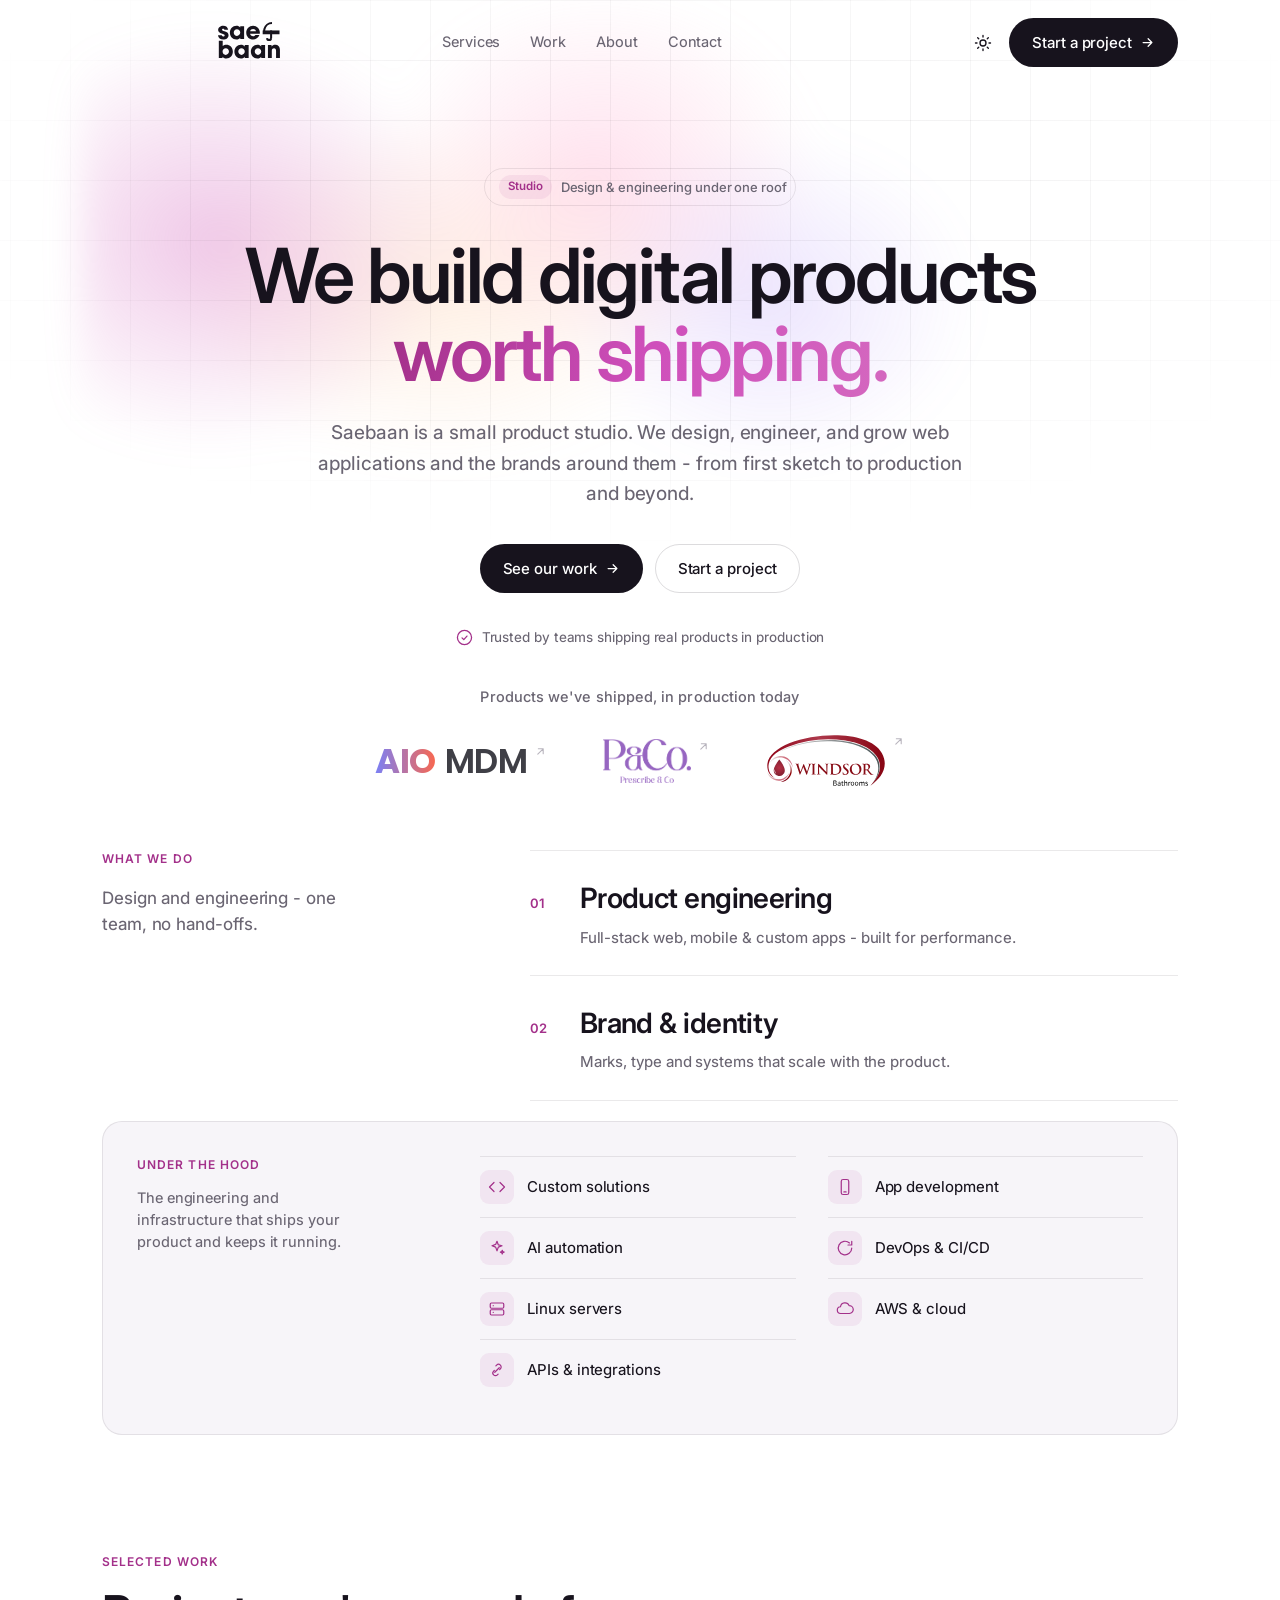
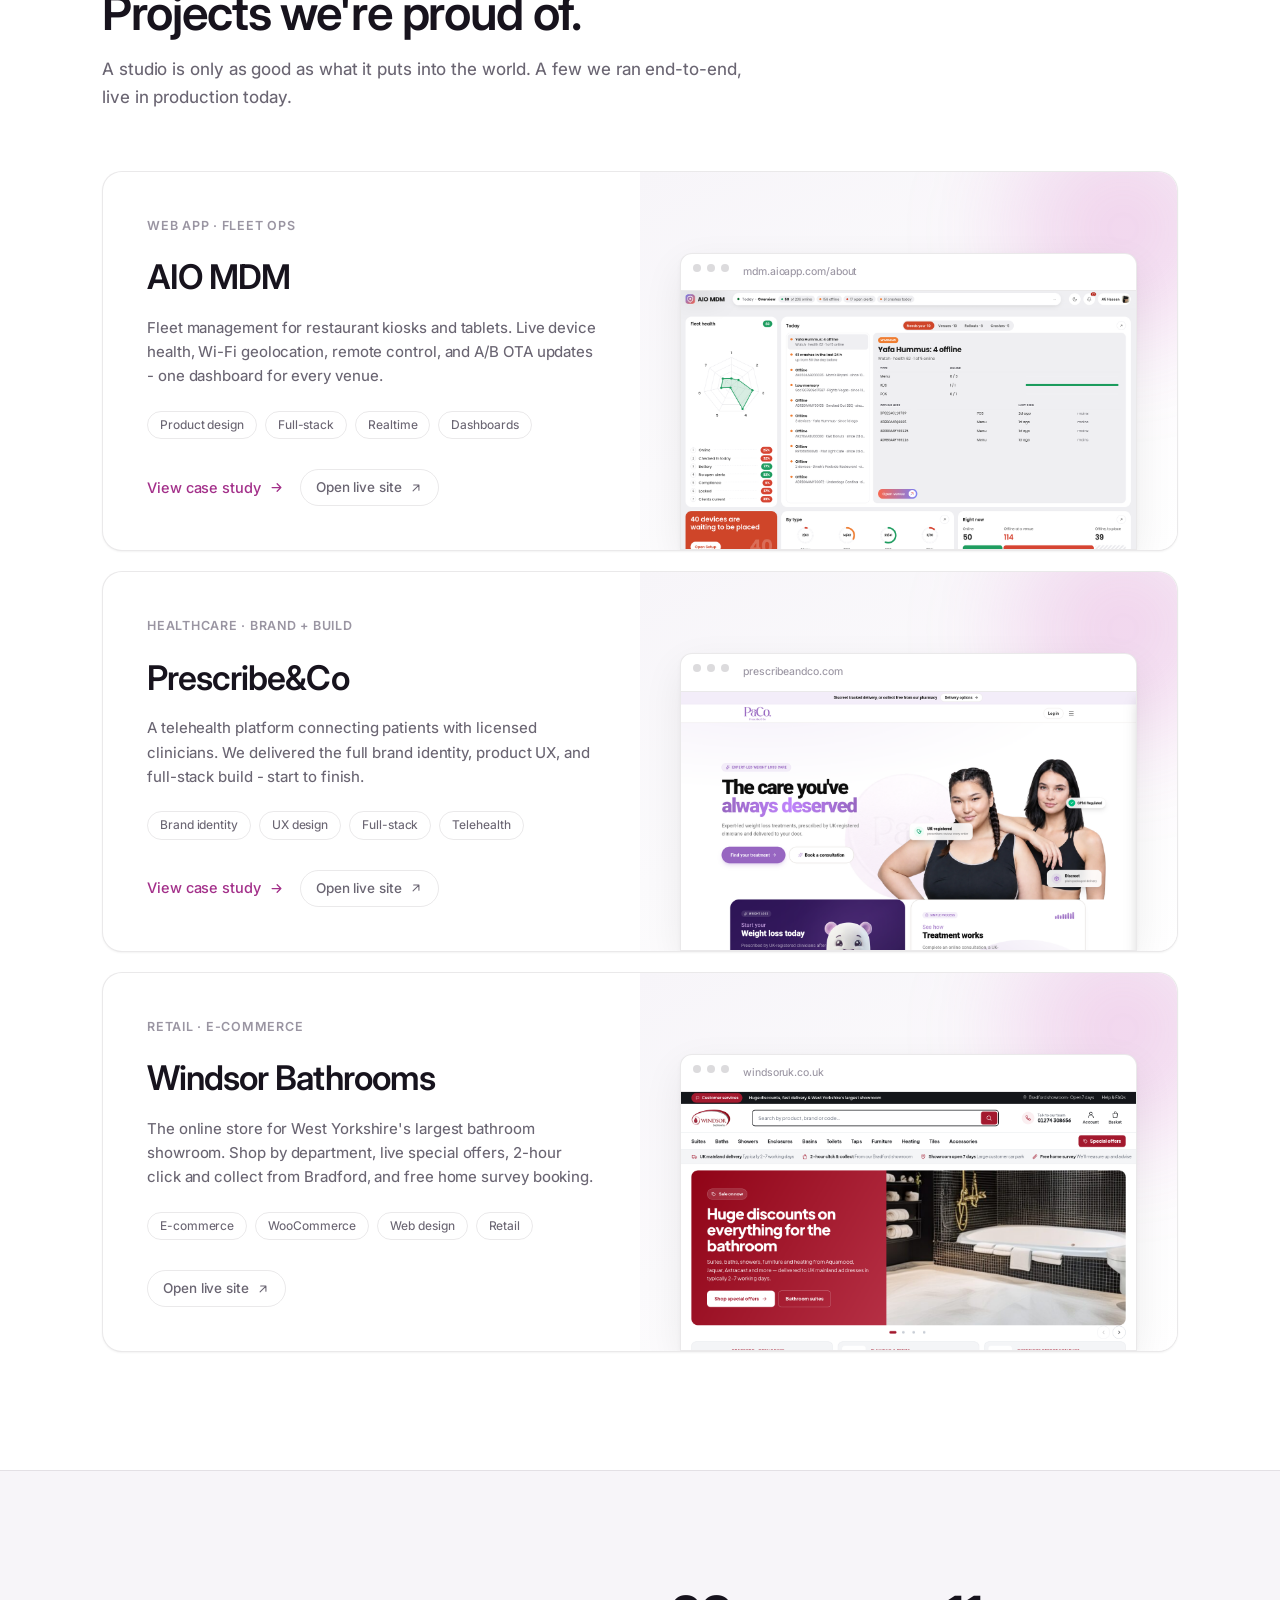
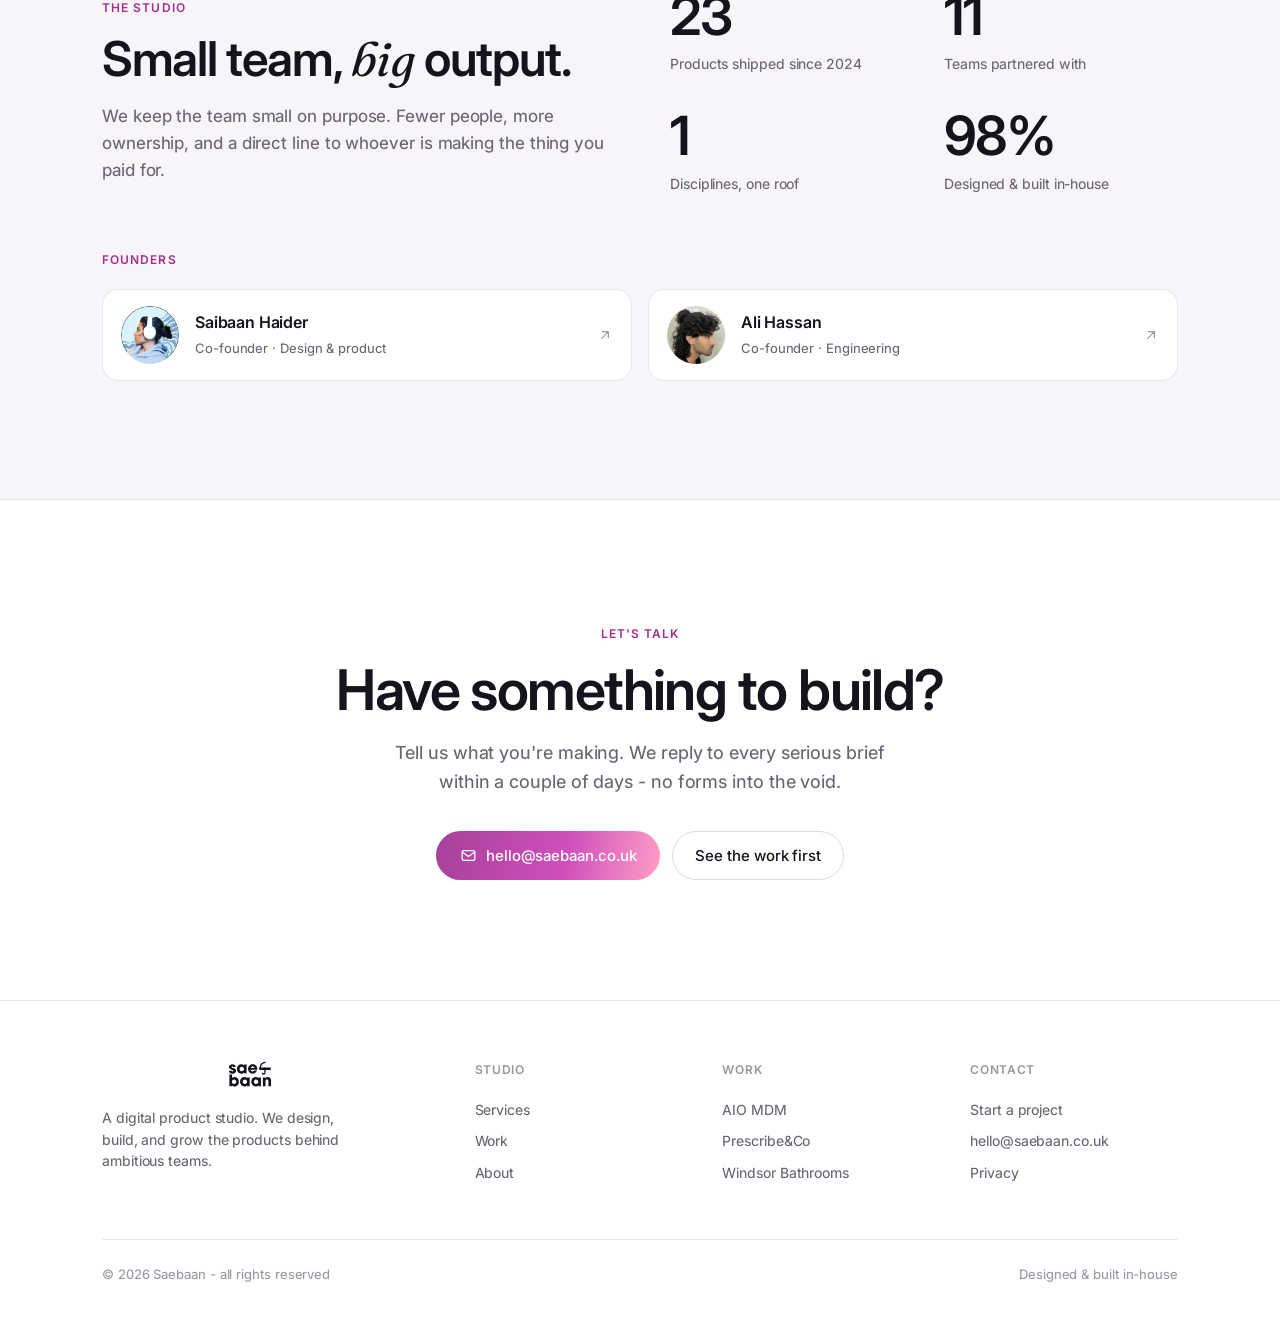
==== commit 506409cd: "Use Windsor's own logo in the client logo row" ====
--- a/index.html
+++ b/index.html
@@ -74,10 +74,10 @@
     <div class="wrap">
       <p>Products we've shipped, in production today</p>
       <div class="cloud-row">
-        <a class="clogo-link" href="https://mdm.dev.aioapp.com/sneak-peek" target="_blank" rel="noopener" aria-label="Visit AIO MDM"><span class="aiomdm"><span class="b-aio">AIO</span> <span class="b-mdm">MDM</span></span><svg class="ext" viewBox="0 0 24 24"><path d="M7 17L17 7M8 7h9v9"/></svg></a>
+        <a class="clogo-link" href="https://mdm.aioapp.com/about" target="_blank" rel="noopener" aria-label="Visit AIO MDM"><span class="aiomdm"><span class="b-aio">AIO</span> <span class="b-mdm">MDM</span></span><svg class="ext" viewBox="0 0 24 24"><path d="M7 17L17 7M8 7h9v9"/></svg></a>
         <a class="clogo-link" href="https://prescribeandco.com" target="_blank" rel="noopener" aria-label="Visit Prescribe&amp;Co"><img class="paco-logo" src="assets/paco-logo-purple.png" alt="P&amp;Co.">
 <svg class="ext" viewBox="0 0 24 24"><path d="M7 17L17 7M8 7h9v9"/></svg></a>
-        <a class="clogo-link" href="https://windsoruk.co.uk/" target="_blank" rel="noopener" aria-label="Visit Windsor Bathrooms"><span class="windsor-wm">WINDSOR<small>Bathrooms</small></span><svg class="ext" viewBox="0 0 24 24"><path d="M7 17L17 7M8 7h9v9"/></svg></a>
+        <a class="clogo-link" href="https://windsoruk.co.uk/" target="_blank" rel="noopener" aria-label="Visit Windsor Bathrooms"><img class="windsor-logo" src="assets/windsor-logo.svg" alt="Windsor Bathrooms"><svg class="ext" viewBox="0 0 24 24"><path d="M7 17L17 7M8 7h9v9"/></svg></a>
       </div>
     </div>
   </section>
@@ -128,12 +128,12 @@
             <div class="proj-tags"><span>Product design</span><span>Full-stack</span><span>Realtime</span><span>Dashboards</span></div>
             <div class="proj-actions">
               <a class="proj-link" href="work-aio-mdm.html">View case study <svg viewBox="0 0 24 24"><path d="M5 12h14M13 6l6 6-6 6"/></svg></a>
-              <a class="proj-open" href="https://mdm.dev.aioapp.com/sneak-peek" target="_blank" rel="noopener">Open live site <svg viewBox="0 0 24 24"><path d="M7 17L17 7M8 7h9v9"/></svg></a>
+              <a class="proj-open" href="https://mdm.aioapp.com/about" target="_blank" rel="noopener">Open live site <svg viewBox="0 0 24 24"><path d="M7 17L17 7M8 7h9v9"/></svg></a>
             </div>
           </div>
           <div class="proj-media">
             <div class="mini">
-              <div class="mbar"><i></i><i></i><i></i><span class="u">mdm.dev.aioapp.com</span></div>
+              <div class="mbar"><i></i><i></i><i></i><span class="u">mdm.aioapp.com/about</span></div>
               <img class="shot" src="assets/aio-mdm.png" alt="AIO MDM fleet dashboard - fleet health score, live device metrics and sparklines" loading="lazy">
             </div>
           </div>
--- a/styles.css
+++ b/styles.css
@@ -141,10 +141,8 @@
   html[data-theme="dark"] .aiomdm .b-mdm { color: #fff; }
   .paco-logo { display: block; height: 44px; width: auto; }
   html[data-theme="dark"] .paco-logo { filter: brightness(1.18); }
-  .windsor-wm { display: inline-flex; flex-direction: column; align-items: center; font-family: Georgia, 'Times New Roman', serif; font-size: 26px; font-weight: 700; letter-spacing: .04em; line-height: 1; color: #a3172f; }
-  .windsor-wm small { font-family: system-ui, sans-serif; font-size: 10px; font-weight: 500; letter-spacing: .08em; color: #6b6b73; margin-top: 3px; }
-  html[data-theme="dark"] .windsor-wm { color: #e2566b; }
-  html[data-theme="dark"] .windsor-wm small { color: #a1a1aa; }
+  .windsor-logo { display: block; height: 54px; width: auto; }
+  html[data-theme="dark"] .windsor-logo { filter: brightness(0) invert(1); opacity: .92; }
   .clogo-link .ext { width: 13px; height: 13px; margin-top: 1px; flex: none; fill: none; stroke: var(--faint); stroke-width: 2; stroke-linecap: round; stroke-linejoin: round; opacity: .7; transition: stroke .2s, opacity .2s, transform .18s; }
   .clogo-link:hover .ext { stroke: var(--accent); opacity: 1; transform: translate(1px,-1px); }
 
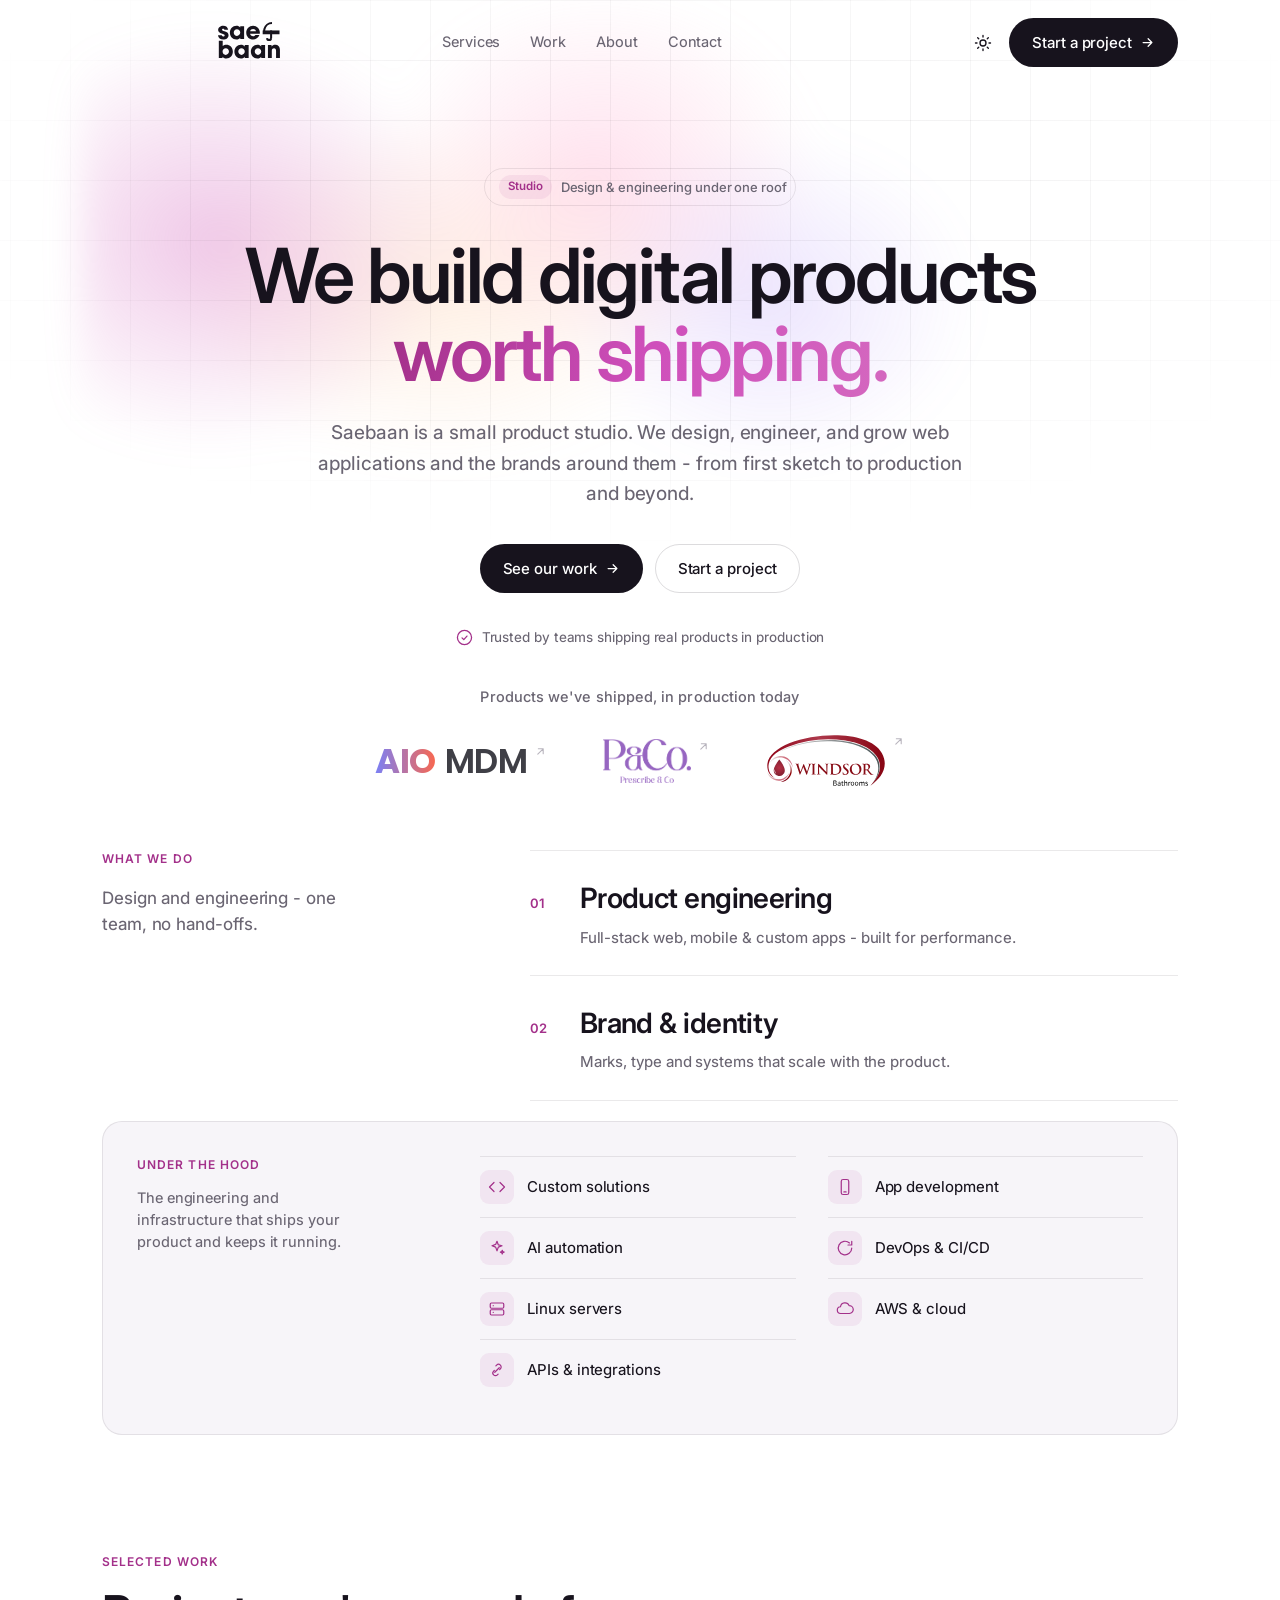
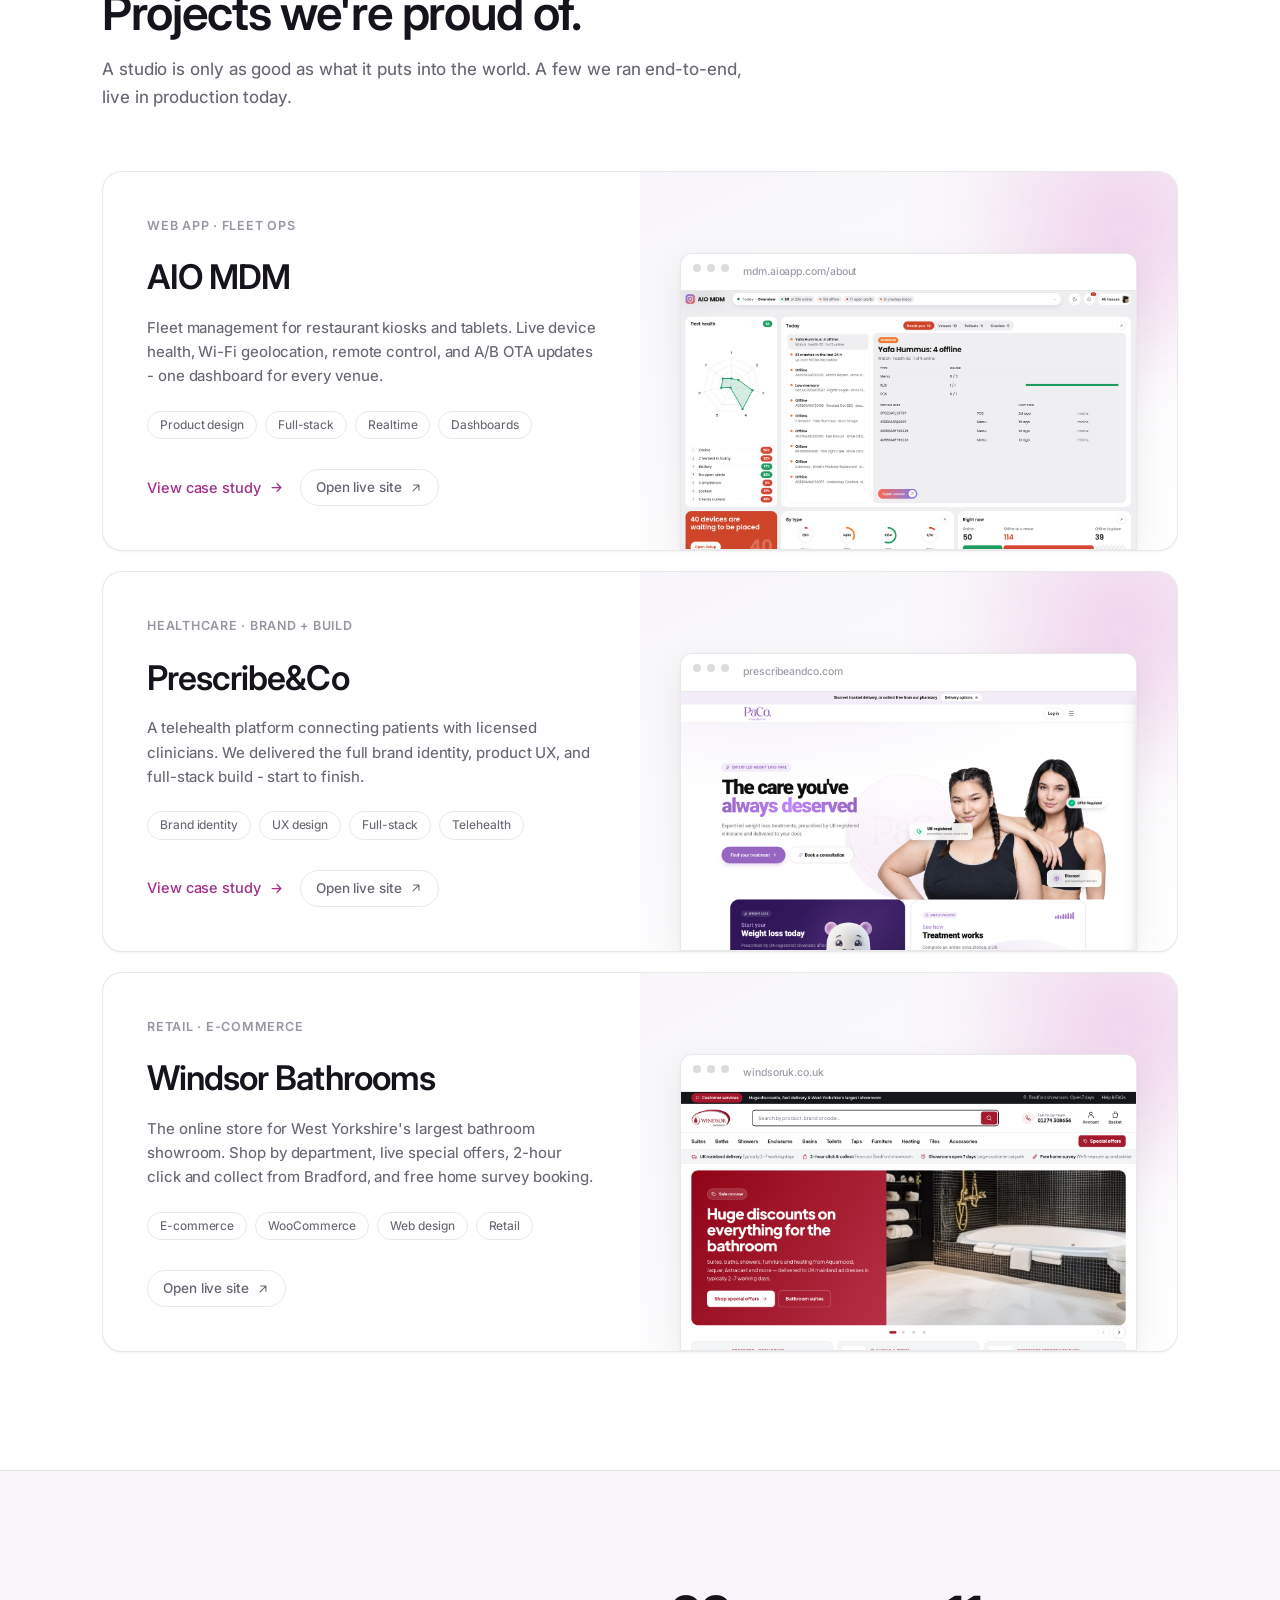
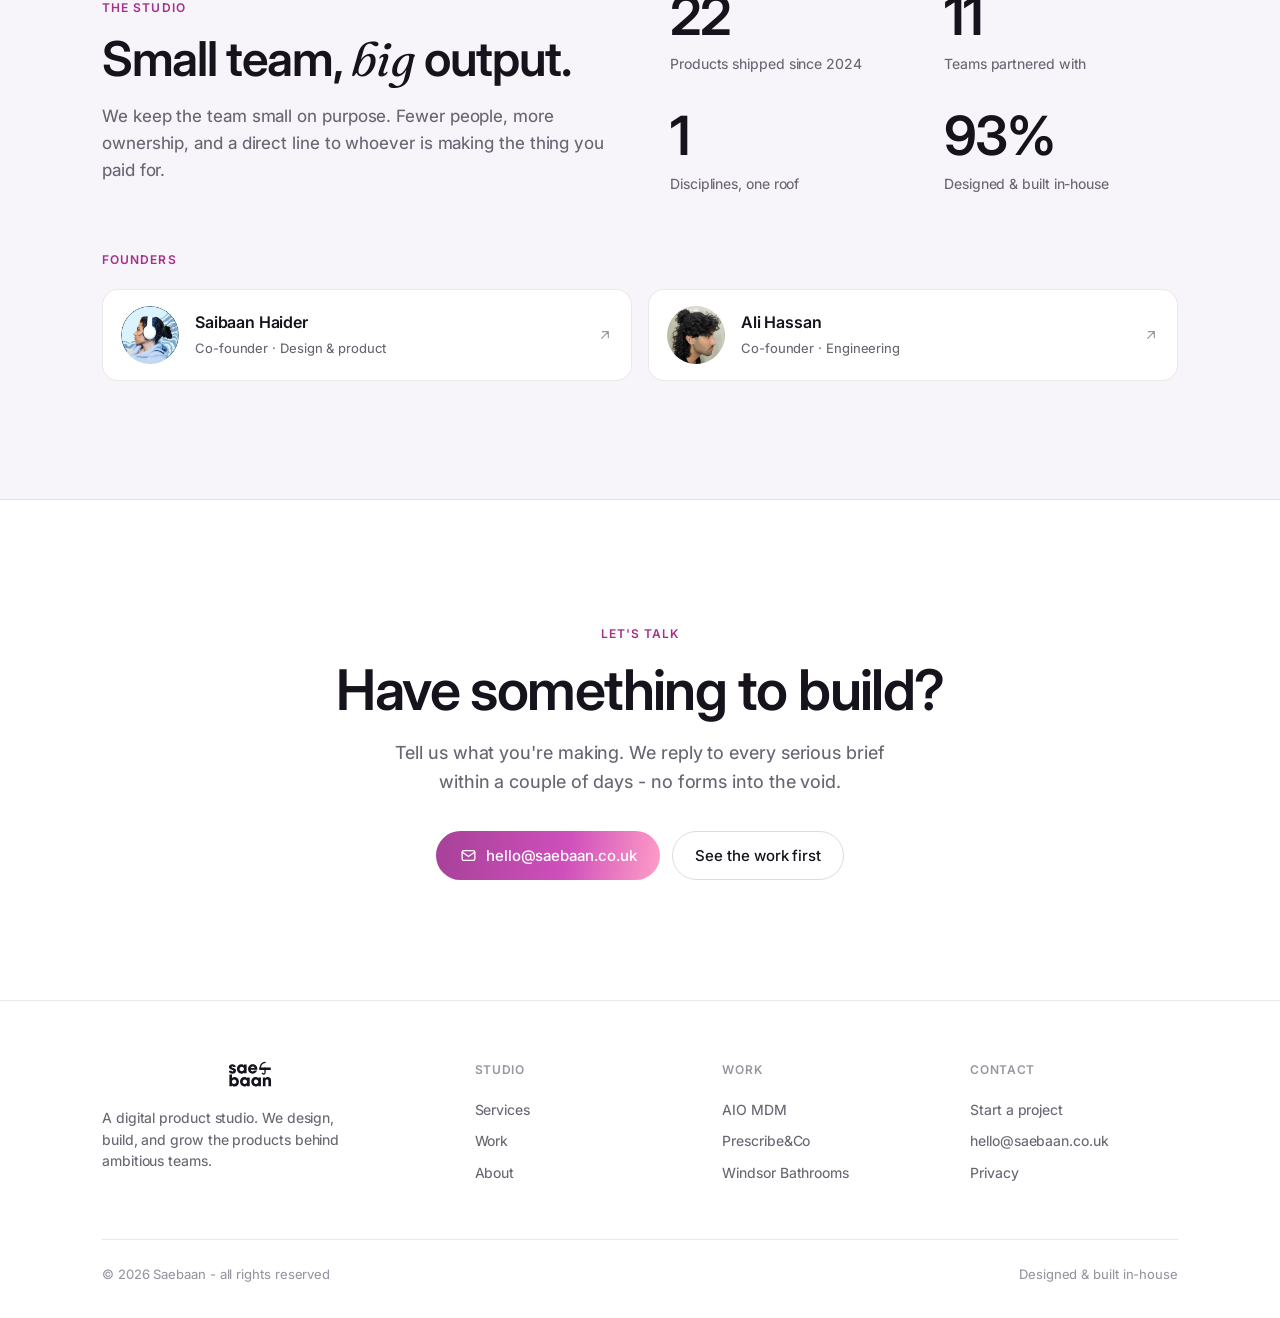
==== commit 35064f9c: "Windsor logo: explicit size so it doesn't collapse; bust styles.css cache" ====
--- a/index.html
+++ b/index.html
@@ -23,7 +23,7 @@
 <link rel="preconnect" href="https://fonts.googleapis.com">
 <link rel="preconnect" href="https://fonts.gstatic.com" crossorigin>
 <link href="https://fonts.googleapis.com/css2?family=Inter:wght@400;450;500;600;700&family=Fraunces:ital,opsz,wght@1,9..144,400;1,9..144,500&family=Poppins:wght@600;700&display=swap" rel="stylesheet">
-<link rel="stylesheet" href="styles.css?v=1">
+<link rel="stylesheet" href="styles.css?v=2">
 </head>
 <body>
 
@@ -77,7 +77,7 @@
         <a class="clogo-link" href="https://mdm.aioapp.com/about" target="_blank" rel="noopener" aria-label="Visit AIO MDM"><span class="aiomdm"><span class="b-aio">AIO</span> <span class="b-mdm">MDM</span></span><svg class="ext" viewBox="0 0 24 24"><path d="M7 17L17 7M8 7h9v9"/></svg></a>
         <a class="clogo-link" href="https://prescribeandco.com" target="_blank" rel="noopener" aria-label="Visit Prescribe&amp;Co"><img class="paco-logo" src="assets/paco-logo-purple.png" alt="P&amp;Co.">
 <svg class="ext" viewBox="0 0 24 24"><path d="M7 17L17 7M8 7h9v9"/></svg></a>
-        <a class="clogo-link" href="https://windsoruk.co.uk/" target="_blank" rel="noopener" aria-label="Visit Windsor Bathrooms"><img class="windsor-logo" src="assets/windsor-logo.svg" alt="Windsor Bathrooms"><svg class="ext" viewBox="0 0 24 24"><path d="M7 17L17 7M8 7h9v9"/></svg></a>
+        <a class="clogo-link" href="https://windsoruk.co.uk/" target="_blank" rel="noopener" aria-label="Visit Windsor Bathrooms"><img class="windsor-logo" src="assets/windsor-logo.svg" alt="Windsor Bathrooms" width="120" height="54"><svg class="ext" viewBox="0 0 24 24"><path d="M7 17L17 7M8 7h9v9"/></svg></a>
       </div>
     </div>
   </section>
--- a/styles.css
+++ b/styles.css
@@ -141,7 +141,7 @@
   html[data-theme="dark"] .aiomdm .b-mdm { color: #fff; }
   .paco-logo { display: block; height: 44px; width: auto; }
   html[data-theme="dark"] .paco-logo { filter: brightness(1.18); }
-  .windsor-logo { display: block; height: 54px; width: auto; }
+  .windsor-logo { display: block; height: 54px; width: 120px; flex: none; }
   html[data-theme="dark"] .windsor-logo { filter: brightness(0) invert(1); opacity: .92; }
   .clogo-link .ext { width: 13px; height: 13px; margin-top: 1px; flex: none; fill: none; stroke: var(--faint); stroke-width: 2; stroke-linecap: round; stroke-linejoin: round; opacity: .7; transition: stroke .2s, opacity .2s, transform .18s; }
   .clogo-link:hover .ext { stroke: var(--accent); opacity: 1; transform: translate(1px,-1px); }
